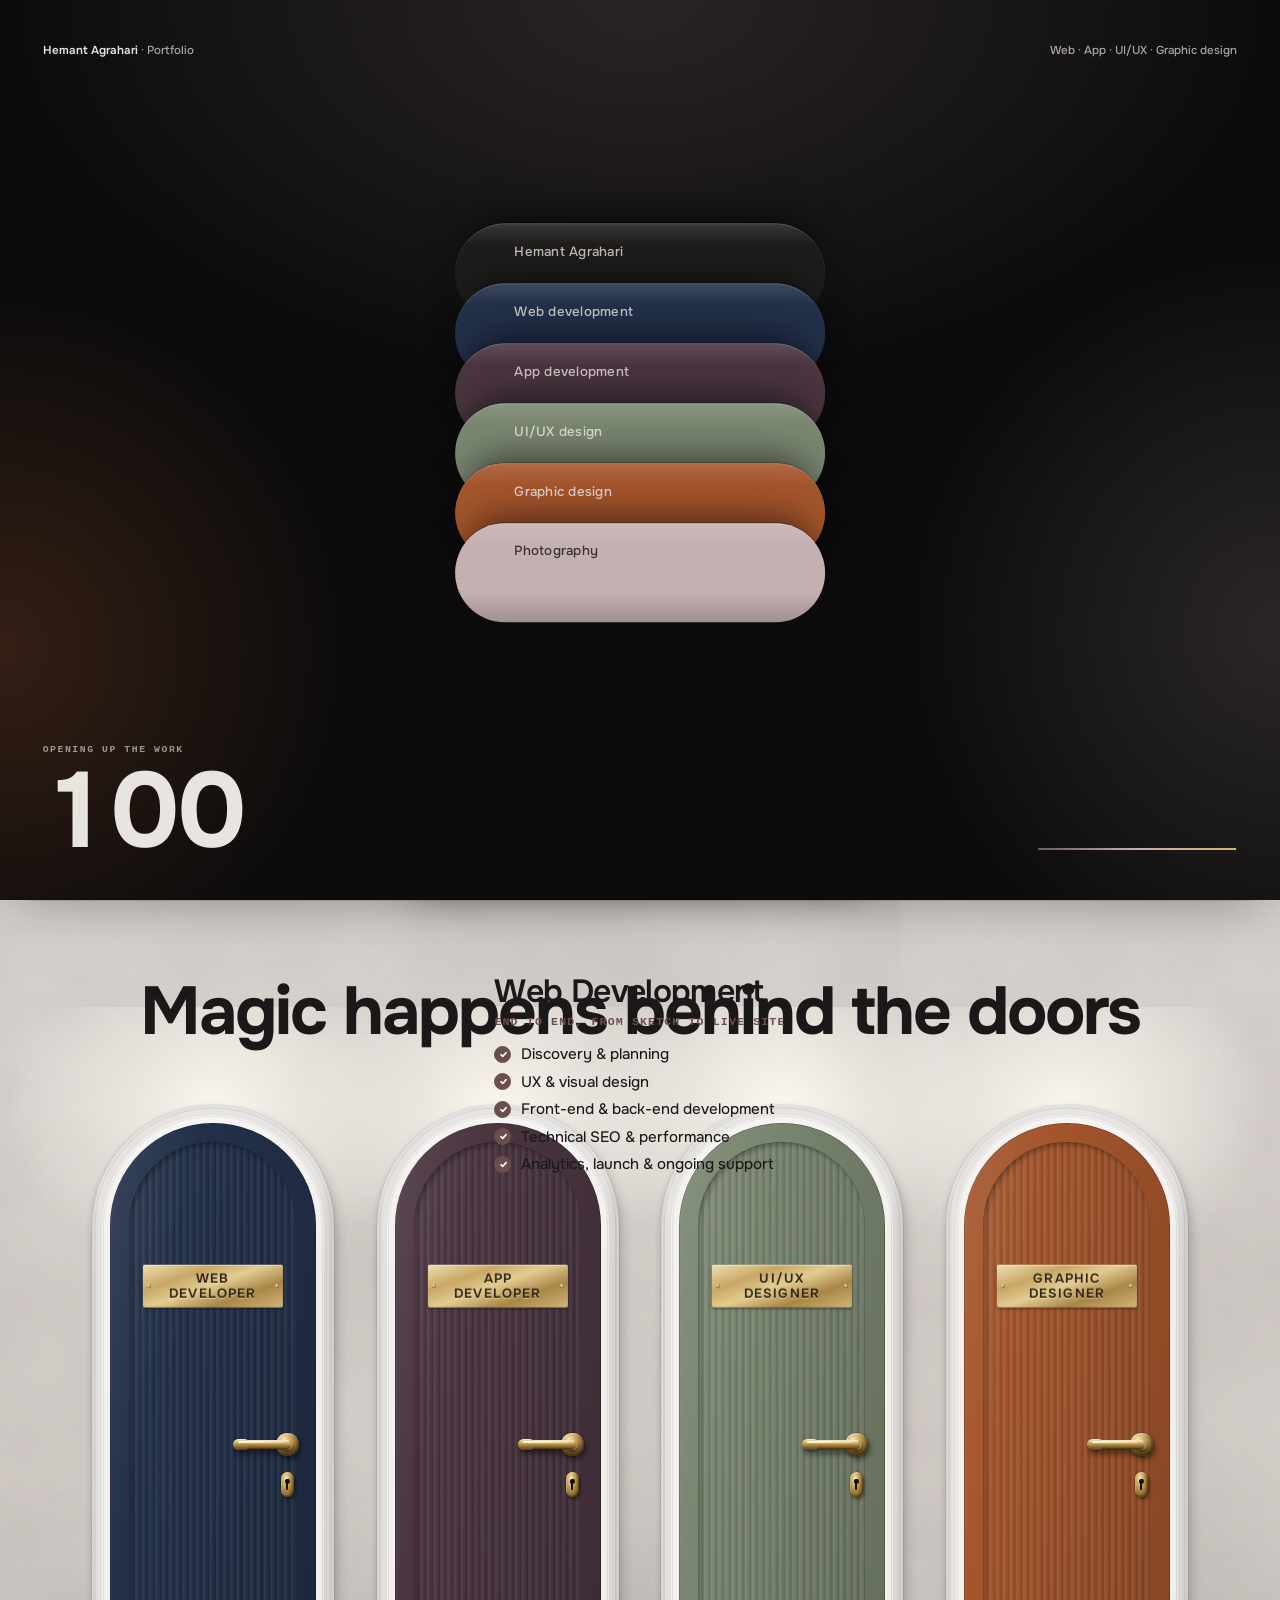
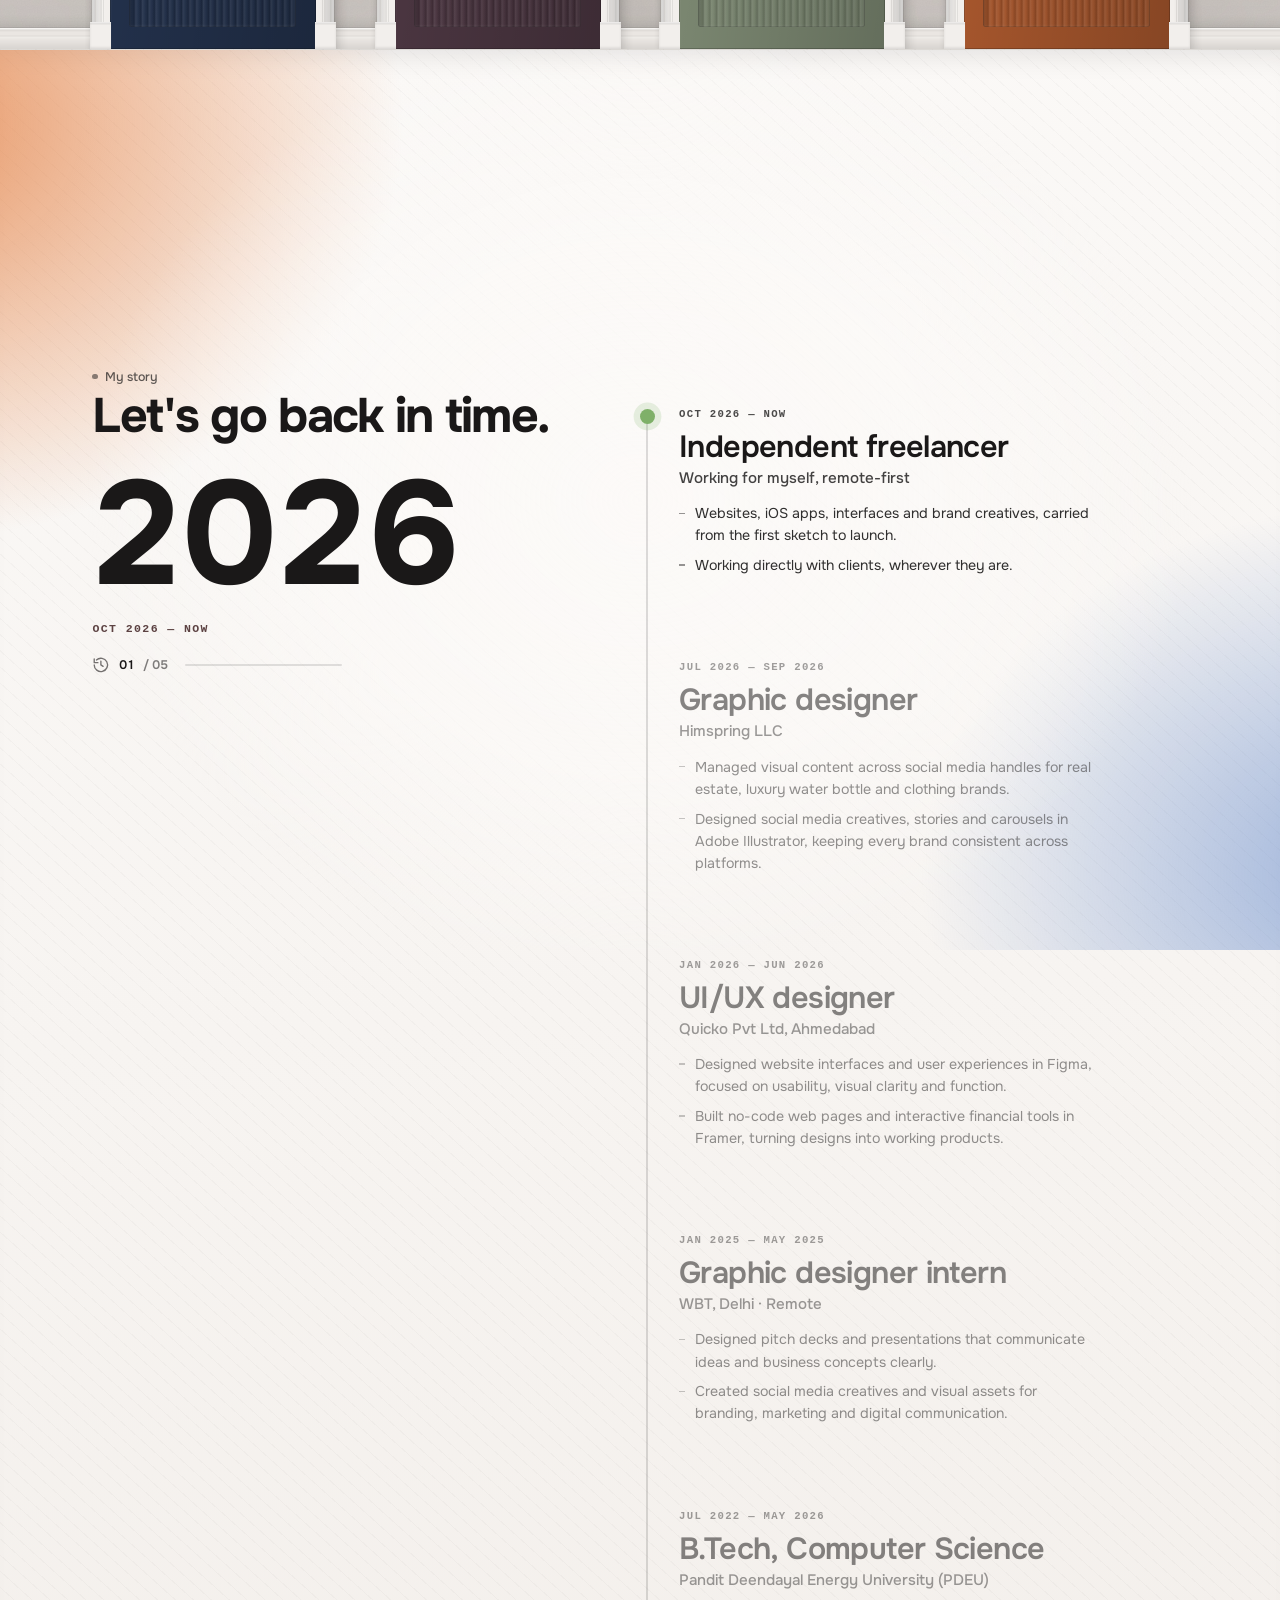
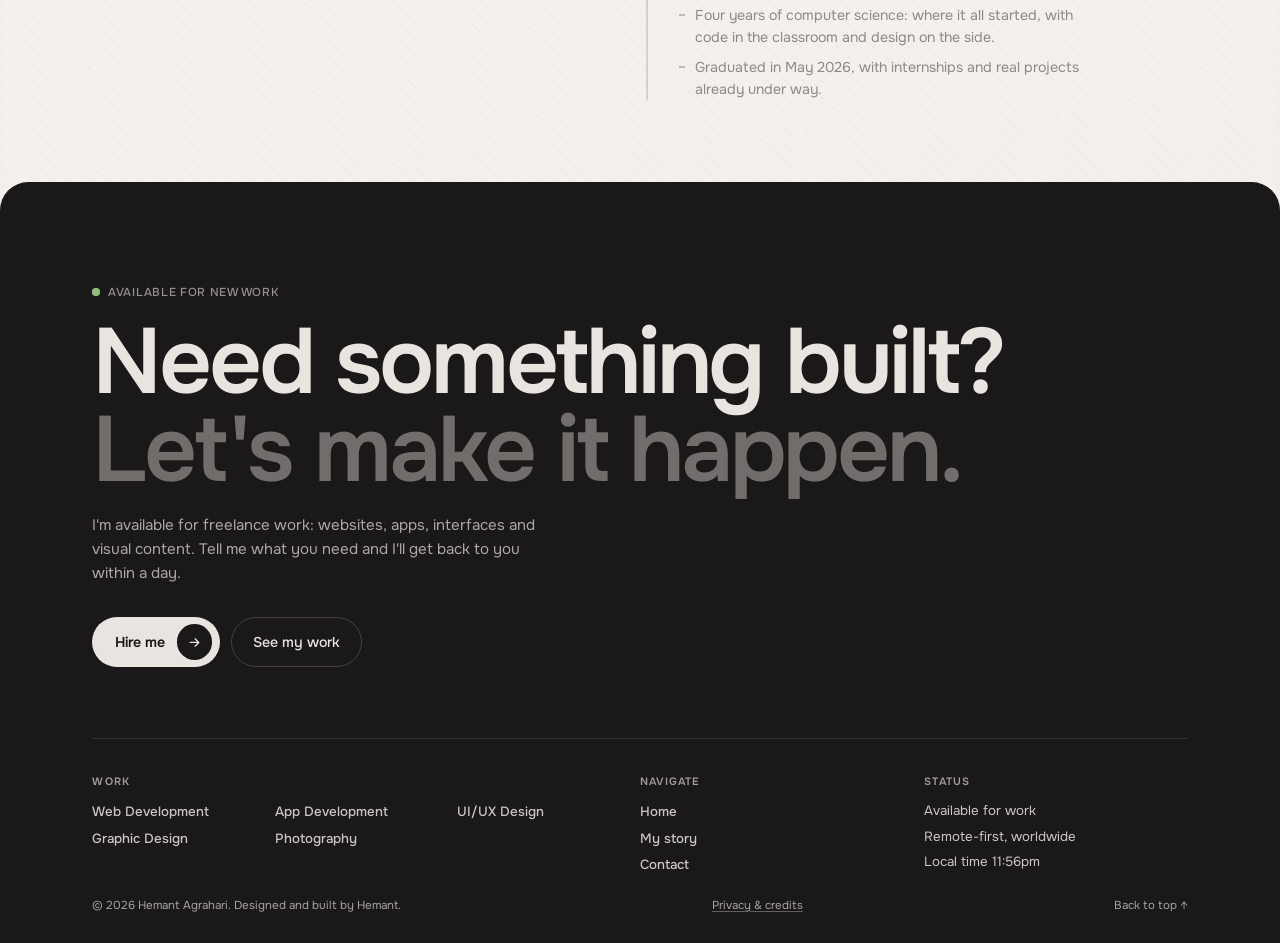
==== index.html @ deef85c2 "added portfolio" ====
<!DOCTYPE html>
<html lang="en">
<head>
<meta charset="UTF-8" />
<meta name="viewport" content="width=device-width, initial-scale=1.0" />
<title>Hemant Agrahari — Freelance Web &amp; App Developer, UI/UX Designer</title>
<link rel="preload" href="fonts/onest-latin.woff2" as="font" type="font/woff2" crossorigin>
<style>@font-face{font-family:'Onest';font-style:normal;font-display:swap;font-weight:100 900;src:url(fonts/onest-latin.woff2) format('woff2');unicode-range:U+0000-00FF,U+0131,U+0152-0153,U+02BB-02BC,U+02C6,U+02DA,U+02DC,U+0304,U+0308,U+0329,U+2000-206F,U+20AC,U+2122,U+2191,U+2193,U+2212,U+2215,U+FEFF,U+FFFD}@font-face{font-family:'Onest';font-style:normal;font-display:swap;font-weight:100 900;src:url(fonts/onest-latin-ext.woff2) format('woff2');unicode-range:U+0100-02BA,U+02BD-02C5,U+02C7-02CC,U+02CE-02D7,U+02DD-02FF,U+0304,U+0308,U+0329,U+1D00-1DBF,U+1E00-1E9F,U+1EF2-1EFF,U+2020,U+20A0-20AB,U+20AD-20C0,U+2113,U+2C60-2C7F,U+A720-A7FF}</style>

<meta name="description" content="Freelance developer and designer building websites, iOS apps and brand design for clients in the US, UK and worldwide. Working remotely, replies within 5 hours." />
<meta name="theme-color" content="#1A1818" />
<style>
/* Layout: full-bleed hero (light + charcoal dark mode) — greeting + flip-calendar skills top-left, card bottom-left, cut-out portrait anchored right on the status hairline. */
:root{
  --background:#E8E4E0; --foreground:#1A1818; --ink:#1A1818;
  --muted:#857878; --subtle:#B5A8A8; --line:#D5CDCA;
  --surface:#DED8D4; --surface-2:#D3CBC8;
  --accent:#6B5C5C; --accent-from:#C4B0B0; --accent-to:#6B5C5C;
  --hero-from:#EEEAE6; --hero-mid:#E8E4E0; --hero-to:#D8CDCA;
  --radius-pill:9999px; --radius-card:2rem; --radius-card-sm:1.25rem; --radius-control:.875rem;
  --text-watermark:13rem; --container-shell:88rem;
  --font:'Onest',ui-sans-serif,system-ui,-apple-system,'Segoe UI',sans-serif;
  --e-line:cubic-bezier(.215,.61,.355,1);
  --e-spring:cubic-bezier(.22,1,.36,1);
  --e-soft:cubic-bezier(.16,1,.3,1);
  --e-snap:cubic-bezier(.2,.8,.2,1);
  --bar-h:3.5rem;
  --gut-lg:5.5rem;   /* one side margin for nav, headline, chips and portrait */
  /* mode-dependent tokens (light) */
  --fg-rgb:26,24,24;
  --chip-bg:rgba(242,238,235,.5); --chip-bg-h:rgba(242,238,235,.85); --chip-line:rgba(196,176,176,.45);
  --btn-bg:#1A1818; --btn-fg:#E8E4E0; --btn-badge-bg:#E8E4E0; --btn-badge-fg:#1A1818;
  --outline-h:rgba(196,176,176,.18);
  --vig:rgba(240,236,232,.35);
  --panel:#F0ECE9; --field:rgba(196,176,176,.12); --scrim:rgba(var(--fg-rgb),.3);
  --cord-shadow:.2;
  color-scheme:light;
}
/* dark mode: charcoal, a step above pure black */
html[data-mode="dark"]{
  --background:#1A1818; --foreground:#E8E4E0; --fg-rgb:232,228,224;
  --line:rgba(196,176,176,.16); --surface:#252121; --surface-2:#302A2A;
  --chip-bg:rgba(196,176,176,.06); --chip-bg-h:rgba(196,176,176,.12); --chip-line:rgba(196,176,176,.16);
  --btn-bg:#E8E4E0; --btn-fg:#1A1818; --btn-badge-bg:#1A1818; --btn-badge-fg:#E8E4E0;
  --outline-h:rgba(196,176,176,.08);
  --vig:rgba(0,0,0,.22);
  --panel:#221F1F; --field:rgba(196,176,176,.06); --scrim:rgba(0,0,0,.55);
  --cord-shadow:.55;
  color-scheme:dark;
}
/* mode switch: one GPU crossfade of the whole page (View Transitions) instead of
   hundreds of per-element colour transitions running out of step */
::view-transition-old(root),::view-transition-new(root){animation-duration:.5s;animation-timing-function:cubic-bezier(.4,0,.2,1)}
.cord{view-transition-name:cord}
#cal{view-transition-name:cal}
::view-transition-old(cal){display:none}
::view-transition-new(cal){animation:none}
::view-transition-old(cord){display:none}
::view-transition-new(cord){animation:none}
*{box-sizing:border-box;margin:0;padding:0}
html{overscroll-behavior-y:none;scrollbar-width:none;font-size:16px;-webkit-font-smoothing:antialiased;background:#1A1818;overflow-x:clip}
html[data-mode="dark"]{background:#0F0E0E}
html::-webkit-scrollbar,body::-webkit-scrollbar{display:none;width:0;height:0}
body{background:var(--background);color:var(--foreground);font-family:var(--font);overflow-x:clip}
a{color:inherit;text-decoration:none}
button{font:inherit;color:inherit;background:none;border:none;cursor:pointer}
ul{list-style:none}
img{display:block;max-width:none}
svg{display:block;width:1em;height:1em;flex:none}
[hidden]{display:none!important}
.sr-only{position:absolute;width:1px;height:1px;padding:0;margin:-1px;overflow:hidden;clip:rect(0,0,0,0);white-space:nowrap;border:0}
:focus-visible{outline:2px solid var(--accent);outline-offset:2px}
.tnum{font-variant-numeric:tabular-nums}

/* ---------- adaptive rem grid ---------- */
@media (max-width:1920px){html{font-size:.833333vw}}
@media (max-width:1440px){html{font-size:1.111111vw}}
@media (max-width:1024px){html{font-size:1.5625vw}}
@media (max-width:640px){html{font-size:4.444444vw}}

.shell{max-width:var(--container-shell);margin-inline:auto;padding-inline:1.25rem;width:100%}
@media (min-width:640px){.shell{padding-inline:2rem}}
@media (min-width:1024px){.shell{padding-inline:var(--gut-lg)}}

/* ---------- skip link ---------- */
.skip{position:absolute;left:-9999px;top:auto}
.skip:focus{position:fixed;left:1rem;top:1rem;z-index:60;min-height:44px;display:inline-flex;align-items:center;border-radius:var(--radius-control);background:var(--ink);padding:.5rem 1rem;font-size:.875rem;color:#fff}

/* ---------- reveal system (plays once body.ready is set) ---------- */
.rv{opacity:0;transform:var(--from,translateY(10px));transition:opacity .8s var(--ease,var(--e-soft)) var(--d,0ms),transform .8s var(--ease,var(--e-soft)) var(--d,0ms)}
body.ready .rv{opacity:var(--to-o,1);transform:none}
.line{display:block;overflow:hidden;padding-bottom:.06em;margin-bottom:-.06em}
.line>span{display:block;transform:translateY(100%);opacity:0;transition:transform .9s var(--e-line) var(--d,0ms),opacity .9s var(--e-line) var(--d,0ms)}
body.ready .line>span{transform:none;opacity:1}

/* ---------- loader: the doors' colours stack up, one per discipline, then slides away to open the page ---------- */
.loader{position:fixed;inset:0;z-index:120;overflow:hidden;color:#E8E4E0;--p:0;font-family:'Onest',ui-sans-serif,system-ui,-apple-system,'Segoe UI',sans-serif}
.ld__bg{position:absolute;inset:0;background:radial-gradient(38% 55% at 0% 72%,rgba(164,85,44,.26),transparent 70%),radial-gradient(40% 58% at 100% 70%,rgba(196,176,176,.16),transparent 72%),
  radial-gradient(70% 60% at 50% 0%,rgba(107,92,92,.3),transparent 70%),#0D0C0C;transition:transform .85s cubic-bezier(.76,0,.24,1)}
.loader.out .ld__bg{transform:translateY(-100%)}
.ld__stack{--w:min(76vw,26rem);--h:calc(var(--w) * .27);--step:calc(var(--h) * .6);position:absolute;left:50%;top:47%;width:var(--w);height:calc(var(--h) + 5 * var(--step));translate:-50% -50%}
@media (max-width:639.98px){.ld__stack{--w:min(78vw,20rem)}}
.ld__pill{position:absolute;left:0;top:calc(var(--k) * var(--step));width:100%;height:var(--h);border-radius:999px;z-index:var(--k);
  display:flex;align-items:flex-start;padding:calc(var(--h) * .2) 0 0 calc(var(--w) * .16);font-size:max(11px,calc(var(--w) * .036));font-weight:500;letter-spacing:.02em;
  background:var(--c);
  background:linear-gradient(180deg,color-mix(in srgb,var(--c) 88%,#fff) 0%,var(--c) 22%,var(--c) 70%,color-mix(in srgb,var(--c) 82%,#000) 100%);color:var(--t);
  box-shadow:inset 0 1px 0 rgba(255,255,255,.14),0 -1px 0 rgba(0,0,0,.25),0 calc(var(--h) * -.18) calc(var(--h) * .35) calc(var(--h) * -.12) rgba(0,0,0,.55);
  opacity:0;transform:translateY(-1.6rem) scale(.96);transition:opacity .45s ease,transform .75s cubic-bezier(.16,1,.3,1)}
.ld__pill.on{opacity:1;transform:none}
.ld__pill span{opacity:.82}
.loader.out .ld__pill{transition:transform .8s cubic-bezier(.7,0,.25,1) calc(var(--k) * 45ms),opacity .5s ease calc(.25s + var(--k) * 45ms);opacity:0;
  transform:translateX(calc(var(--dir) * 115vw)) rotate(calc(var(--dir) * 4deg))}
.ld__hud{position:absolute;inset:0;pointer-events:none;display:flex;flex-direction:column;justify-content:space-between;padding:clamp(1.25rem,4vw,3rem);transition:opacity .35s ease}
.loader.out .ld__hud{opacity:0}
.ld__top{display:flex;justify-content:space-between;align-items:center;font-size:.8125rem;font-weight:500;color:rgba(232,228,224,.7)}
.ld__top b{font-weight:600;color:#E8E4E0}
.ld__bot{display:flex;justify-content:space-between;align-items:flex-end;gap:1.5rem}
.ld__num{font-size:clamp(3.5rem,9vw,7.5rem);font-weight:700;line-height:.85;letter-spacing:-.05em;font-variant-numeric:tabular-nums;color:#E8E4E0}
.ld__num small{display:block;margin-bottom:.9rem;font-family:ui-monospace,'SF Mono',Menlo,Consolas,monospace;font-size:.6875rem;font-weight:600;letter-spacing:.16em;text-transform:uppercase;color:rgba(232,228,224,.62)}
.ld__bar{width:min(30vw,14rem);height:2px;border-radius:2px;background:rgba(232,228,224,.14);overflow:hidden;margin-bottom:.5rem}
.ld__bar i{display:block;height:100%;background:linear-gradient(90deg,#6B5C5C,#C4B0B0,#D6B26E);transform-origin:0 50%;transform:scaleX(var(--p))}
@media (max-width:639.98px){.ld__top span:last-child{display:none}.ld__bar{width:34vw}}
@media (prefers-reduced-motion:reduce){.ld__pill{transform:none;transition:opacity .3s ease}.loader.out .ld__pill{transform:none}.ld__bg{transition:opacity .4s ease}.loader.out .ld__bg{transform:none;opacity:0}}

/* ---------- header ---------- */
.hdr{position:fixed;inset-inline:0;top:0;z-index:50;transition:background .35s ease,box-shadow .35s ease,opacity .35s ease,translate .45s var(--e-soft);--from:translateY(-14px);--d:150ms;--ease:var(--e-spring)}
.hdr.stuck{background:var(--background);box-shadow:0 1px 0 rgba(var(--fg-rgb),.08)}
.hdr.stuck .hdr__in{padding-block:.85rem}
.hdr.away{opacity:0;translate:0 -100%;pointer-events:none}
.hdr__in{transition:padding .35s ease;display:flex;align-items:center;justify-content:space-between;gap:1.5rem;padding-block:1.25rem}
@media (min-width:640px){.hdr__in{padding-block:1.5rem}}
.brand{display:flex;align-items:center;gap:.5rem;font-size:1.375rem;font-weight:600;letter-spacing:-.01em}
.brand svg{font-size:1.5rem;color:var(--accent)}
.hdr nav{flex:1;min-width:0}
.nav{display:none}
@media (min-width:1200px){.nav{display:flex;gap:1.4rem;font-size:1rem;white-space:nowrap}.menu-btn{display:none}}

/* small screens: clock on the left, menu on the right, the pull cord hangs between them */
@media (max-width:1199.98px){.hdr nav{display:none}.hdr__right{flex:1;justify-content:space-between}}

.nav button{display:block}
.nav button>span{display:inline-flex;align-items:center;gap:.25rem;opacity:.8}
.caret{font-size:.75rem;opacity:.6}
.hdr__right{display:flex;align-items:center;gap:.75rem}
.chip{border:1px solid var(--chip-line);background:var(--chip-bg);-webkit-backdrop-filter:blur(4px);backdrop-filter:blur(4px);border-radius:var(--radius-control)}
.clock{display:flex;flex:none;white-space:nowrap;align-items:center;gap:.75rem;padding:.6rem .9rem;font-size:.875rem;color:rgba(var(--fg-rgb),.7)}
.clock__ds{display:none;font-weight:500}

@media (max-width:767.98px){.clock{gap:.5rem;padding:.55rem .8rem;font-size:.8125rem}.clock__date,.clock__sep{display:none}.clock .clock__time{min-width:0}}
/* phones and tablets: menu on the left, local time on the right */
@media (max-width:1199.98px){.menu-btn{order:-1}}
.clock__lbl{color:rgba(var(--fg-rgb),.66)}
.clock__time{min-width:4rem;font-weight:500;color:var(--foreground)}
.clock__sep{color:rgba(var(--fg-rgb),.3)}
.clock__date{font-weight:500}
.menu-btn{transition:background .25s}
.menu-btn:hover{background:var(--chip-bg-h)}
.menu-btn>span{display:flex;align-items:center;gap:.5rem;padding:.6rem 1.1rem;font-size:.875rem;font-weight:500;text-transform:uppercase;letter-spacing:.05em}
.menu-btn svg{font-size:1rem}
.menu-btn .word{display:none}
@media (min-width:640px){.menu-btn .word{display:inline}}

/* ---------- hero ---------- */
.hero{position:relative;isolation:isolate;overflow:hidden;border-radius:0 0 var(--radius-card) var(--radius-card);
  background:radial-gradient(120% 90% at 62% 30%,var(--hero-from) 0%,var(--hero-mid) 48%,var(--hero-to) 100%);
  --fig-h:27rem;min-height:100svh;display:flex;flex-direction:column}
.hero__content{flex:1}
@media (min-width:768px) and (max-width:1023.98px){.hero{--fig-h:43rem}}
.hero::before{content:"";position:absolute;inset:0;z-index:-1;pointer-events:none;opacity:0;
  background:radial-gradient(120% 90% at 62% 30%,#2A2525 0%,#1F1C1C 48%,#141212 100%)}
html[data-mode="dark"] .hero::before{opacity:1}
.hero__vig{position:absolute;inset:0;z-index:0;pointer-events:none;background:linear-gradient(to bottom,var(--vig),transparent,var(--vig))}

/* the portrait (liquid reveal stage) */
.hero__stage{position:absolute;inset:0;z-index:2;pointer-events:none}
.fig{position:absolute;bottom:var(--bar-h);left:50%;height:var(--fig-h);aspect-ratio:801/1033;
  opacity:0;transition:opacity 1.1s var(--e-soft) 120ms,transform 1.3s var(--e-soft) 120ms;transform:translate(-50%,2.5rem)}
body.ready .fig{opacity:1;transform:translate(-50%,0)}
@media (min-width:1024px){
  .fig{height:min(calc(100% - var(--bar-h) - 6rem),58rem,calc((min(100vw,var(--container-shell)) - 2 * var(--gut-lg)) * .44 * 1033 / 801));left:auto;right:calc(max(0px,(100% - var(--container-shell)) / 2) + var(--gut-lg));transform:translateY(2.5rem)}
  body.ready .fig{transform:none}
}
.fig__wm{position:absolute;left:50%;translate:-50% 0;bottom:42%;white-space:nowrap;pointer-events:none;user-select:none;font-weight:700;line-height:1;letter-spacing:-.02em;color:rgba(255,255,255,.62);font-size:4.25rem}
@media (min-width:640px) and (max-width:1023.98px){.fig__wm{font-size:8rem}}
@media (min-width:1024px){.fig__wm{left:auto;right:-1rem;translate:none;bottom:24%;font-size:11rem}}
.hero__paint{position:absolute;inset:0;width:100%;height:100%;z-index:3;pointer-events:none}
.fig{pointer-events:auto;cursor:pointer}
.hero__content{pointer-events:none}.hero__content a,.hero__content button,.hero__content .cal,.hero__content [data-h]{pointer-events:auto}
/* the ability card: a small tag on the photo, and the card itself in a full-screen layer */
.fig__card{position:absolute;left:8%;bottom:16%;z-index:3;display:inline-flex;align-items:center;gap:.45rem;min-height:44px;padding:0 1rem;border-radius:999px;
  border:1px solid rgba(255,255,255,.22);background:rgba(26,24,24,.72);-webkit-backdrop-filter:blur(8px);backdrop-filter:blur(8px);color:#F3EEEC;
  font:600 .8125rem/1 'Onest',ui-sans-serif,system-ui,sans-serif;letter-spacing:.01em;cursor:pointer;box-shadow:0 10px 24px -12px rgba(0,0,0,.6);
  transition:transform .35s cubic-bezier(.16,1,.3,1),background .25s}
@media (max-width:1023.98px){.fig__card{bottom:7%;left:4%}}
.fig:hover .fig__card,.fig__card:focus-visible{transform:translateY(-3px);background:rgba(26,24,24,.88)}
.holo{position:fixed;inset:0;z-index:118;background:#050404;opacity:0;visibility:hidden;transition:opacity .35s ease,visibility 0s linear .35s}
.holo.on{opacity:1;visibility:visible;transition:opacity .35s ease}
/* the card's frame stays invisible until it draws the very same loader, then it simply takes over */
.holo iframe{position:absolute;inset:0;display:block;width:100%;height:100%;border:0;background:#050404;opacity:0;pointer-events:none}
.holo iframe.up{opacity:1;pointer-events:auto}
.holo__ld{position:absolute;inset:0;z-index:1;transition:opacity .45s ease,visibility 0s linear .45s}
.holo__ld.out{opacity:0;visibility:hidden}
.holo__ld.gone{display:none}
.holo.on .cl__card{animation:clIn .6s cubic-bezier(.16,1,.3,1) both}
@keyframes clIn{from{opacity:0;transform:translateY(10px) scale(.96)}}
.cl{position:absolute;inset:0;display:grid;place-content:center;justify-items:center;gap:18px;background:radial-gradient(60% 48% at 50% 46%,#2a2220 0%,#120f0f 58%,#050404 100%);
  font-family:ui-sans-serif,system-ui,-apple-system,'Segoe UI',Roboto,sans-serif;color:#E8E4E0;-webkit-font-smoothing:antialiased}
.cl__name{margin:0;font-size:13px;font-weight:600;line-height:1;letter-spacing:.34em;text-indent:.34em;text-transform:uppercase;color:#E8E4E0}
.cl__line{position:relative;width:clamp(180px,42vw,260px);height:2px;border-radius:2px;background:rgba(232,228,224,.14);overflow:hidden}
.cl__line i{position:absolute;inset:0;border-radius:inherit;background:linear-gradient(90deg,#a98747,#D6B26E 60%,#efdfb2);transform-origin:0 50%;
  transform:scaleX(var(--p,0));transition:transform .45s ease}
.cl__row{display:flex;justify-content:space-between;width:clamp(180px,42vw,260px);margin:0;font:500 10.5px/1 ui-monospace,'SF Mono',Menlo,Consolas,monospace;letter-spacing:.16em;text-transform:uppercase;color:rgba(232,228,224,.6)}
.cl__row b,.cl__row #ld-pct{font-weight:600;letter-spacing:.16em;color:#D6B26E}
@media (prefers-reduced-motion:reduce){.cl__line i{transition:none}}
/* the ability card: the same art the 3D scene used, as layers that part and catch the light */
.holo__lite{position:absolute;inset:0;z-index:2;display:grid;place-content:center;justify-items:center;gap:1.5rem;background:radial-gradient(60% 48% at 50% 46%,#2a2220 0%,#120f0f 58%,#050404 100%);opacity:0;transition:opacity .5s ease}
.holo__lite.in{opacity:1}
.holo__lite .hc{transform:translateY(18px) scale(.96);transition:transform .9s cubic-bezier(.16,1,.3,1)}
.holo__lite.in .hc{transform:none}
.hc{position:relative;width:min(84vw,calc(80svh * .716),34rem);aspect-ratio:1040/1452;padding:0;border:0;background:none;cursor:pointer;
  perspective:1100px;touch-action:none;-webkit-tap-highlight-color:transparent;
  --rx:0deg;--ry:0deg;--px:0;--py:0;--lift:0}
/* the warm light the card sits in. Everything that moves below moves by transform alone:
   sliding a gradient's position would repaint the whole card on every frame, which is what
   made the old card cost more than it looked like it should. */
.hc__aura{position:absolute;inset:-18% -16%;z-index:0;pointer-events:none;opacity:calc(.62 + var(--lift) * .38);
  background:radial-gradient(54% 44% at 50% 44%,rgba(230,176,110,.4),rgba(154,98,74,.14) 44%,transparent 70%)}
.hc__in{position:absolute;inset:0;z-index:1;transform-style:preserve-3d;transform:rotateX(var(--rx)) rotateY(var(--ry));transition:transform .85s cubic-bezier(.16,1,.3,1)}
.hc.flip .hc__in{transform:rotateX(var(--rx)) rotateY(calc(180deg + var(--ry)))}
.hc.live .hc__in{transition:transform .5s cubic-bezier(.16,1,.3,1)}
.hc__face{position:absolute;inset:0;border-radius:4.2%/3%;overflow:hidden;isolation:isolate;backface-visibility:hidden;-webkit-backface-visibility:hidden;
  box-shadow:0 34px 70px -26px rgba(0,0,0,.9),0 4px 14px -6px rgba(0,0,0,.55)}
.hc__back{transform:rotateY(180deg)}
.hc__plate,.hc__backimg{position:absolute;inset:0;display:block;width:100%;height:100%}
/* the portrait window: two layers drifting at different speeds, which is what reads as depth */
.hc__win{position:absolute;left:8.41%;top:14.8%;width:83.18%;height:36.4%;overflow:hidden}
.hc__win img{position:absolute;left:-8%;top:-8%;width:116%;height:116%;display:block}
.hc__bg{transform:translate3d(calc(var(--px) * 4.4%),calc(var(--py) * 4.4%),0) scale(1.015)}
.hc__sub{transform:translate3d(calc(var(--px) * 1.7%),calc(var(--py) * 1.7%),0)}
.hc__wsh{position:absolute;inset:0;pointer-events:none;box-shadow:inset 0 0 22px rgba(0,0,0,.45);mix-blend-mode:soft-light;
  background:linear-gradient(100deg,rgba(255,236,206,.16),transparent 42%)}
/* the foil, the gilt and the specular: each is a window with an oversized sheet inside it,
   and only the sheet moves, so a frame costs a transform rather than a repaint */
.hc__foil,.hc__sheen,.hc__glare{position:absolute;inset:0;pointer-events:none;overflow:hidden}
.hc__foil::before,.hc__sheen::before,.hc__glare::before{content:'';position:absolute;display:block}
.hc__foil{mix-blend-mode:color-dodge;opacity:calc(.2 + var(--lift) * .22);
  -webkit-mask-image:url(card/body.webp);mask-image:url(card/body.webp);-webkit-mask-size:100% 100%;mask-size:100% 100%}
.hc__foil::before{inset:-12% -80%;transform:translate3d(calc(var(--px) * -22%),0,0);
  background:linear-gradient(112deg,transparent 28%,rgba(255,104,170,.4) 40%,rgba(255,214,120,.46) 48%,rgba(120,226,255,.4) 56%,transparent 68%)}
.hc__back .hc__foil{-webkit-mask-image:none;mask-image:none;mix-blend-mode:screen;opacity:calc(.2 + var(--lift) * .22)}
.hc__back .hc__foil::before{background:linear-gradient(108deg,transparent 30%,rgba(196,142,86,.3) 43%,rgba(255,221,166,.42) 50%,rgba(178,134,92,.3) 57%,transparent 70%)}
/* the gilt: only the gold and cream catch this one, through a mask cut from the card itself */
.hc__sheen{mix-blend-mode:screen;opacity:calc(.34 + var(--lift) * .34);
  -webkit-mask-image:url(card/sheen.webp);mask-image:url(card/sheen.webp);-webkit-mask-size:100% 100%;mask-size:100% 100%}
.hc__sheen::before{inset:0 -100%;transform:translate3d(calc(var(--px) * 26%),0,0);
  background:linear-gradient(100deg,transparent 41%,rgba(255,243,212,1) 49%,rgba(255,224,164,.42) 55%,transparent 62%)}
.hc__glare{mix-blend-mode:soft-light}
.hc__glare::before{inset:-50%;transform:translate3d(calc(var(--px) * 23%),calc(var(--py) * 21%),0);
  background:radial-gradient(21% 16% at 50% 44%,rgba(255,251,238,.55),rgba(255,248,230,.12) 44%,transparent 72%)}
.hc__rim{position:absolute;inset:0;pointer-events:none;border-radius:inherit;
  box-shadow:inset 0 0 0 1px rgba(255,226,170,.3),inset 0 0 26px -6px rgba(0,0,0,.55);
  background:linear-gradient(102deg,rgba(0,0,0,.22),transparent 34%,transparent 66%,rgba(0,0,0,.26))}
.hc__hint{font:500 .6875rem/1 ui-monospace,'SF Mono',Menlo,Consolas,monospace;letter-spacing:.14em;text-transform:uppercase;color:rgba(232,228,224,.6)}
.hc__ht{display:none}
@media (hover:none){.hc__hm{display:none}.hc__ht{display:inline}}
@media (prefers-reduced-motion:reduce){.hl__shine{animation:none}.hc__in{transition:transform .4s ease}}
.holo__x{position:absolute;top:max(1rem,env(safe-area-inset-top));right:max(1rem,env(safe-area-inset-right));z-index:2;display:inline-flex;align-items:center;gap:.5rem;min-height:44px;padding:0 1rem;
  border-radius:999px;border:1px solid rgba(255,255,255,.2);background:rgba(20,18,18,.6);-webkit-backdrop-filter:blur(8px);backdrop-filter:blur(8px);color:#F3EEEC;font:600 .8125rem/1 'Onest',ui-sans-serif,system-ui,sans-serif;cursor:pointer}
.holo__x:hover{background:rgba(40,36,36,.8)}
.holo__x svg{width:1rem;height:1rem}
.fig img,.fig canvas{position:absolute;inset:0;width:100%;height:100%;object-fit:contain;object-position:50% 100%}
.fig canvas{pointer-events:none}

.hero__content{position:relative;z-index:20;display:flex;flex-direction:column;gap:2rem;padding-top:7rem;padding-bottom:calc(var(--fig-h) + 1.25rem)}
@media (min-width:1024px){
  .hero__content{display:grid;min-height:calc(100lvh - var(--bar-h));grid-template-columns:repeat(12,1fr);align-content:center;gap:2.5rem;padding-top:7rem;padding-bottom:4rem}
}
.hero__left{display:flex;flex-direction:column;gap:1.75rem;min-width:0}
.hero__right{display:flex;flex-direction:column;align-items:flex-start;gap:2rem;min-width:0}
@media (min-width:1024px){
  .hero__left{grid-column:1 / span 7}
  .hero__right{grid-column:1 / span 7;grid-row:2;align-self:end;flex-direction:row;align-items:flex-end;gap:2.25rem}
}

.eyebrow{display:inline-flex;align-items:center;gap:.5rem;font-size:.875rem;font-weight:500;color:rgba(var(--fg-rgb),.7)}
.eyebrow::before{content:"";width:.375rem;height:.375rem;border-radius:9999px;background:rgba(var(--fg-rgb),.5)}
.h1{font-size:2.625rem;font-weight:600;line-height:.98;letter-spacing:-.02em;text-wrap:balance}
@media (min-width:640px){.h1{font-size:3.5rem}}
@media (min-width:768px){.h1{font-size:4.25rem}}
@media (min-width:1024px){.h1{font-size:4.75rem}}
@media (min-width:640px) and (max-width:1023.98px){.hero__left{padding-left:1.5rem}}
.h1 .soft{color:rgba(var(--fg-rgb),.5)}

/* ---------- flip calendar (skills) ---------- */
.cal-line{display:block;padding-top:.34em;margin-top:.1em;padding-bottom:.42em}
.cal{--cal-w:7em;position:relative;display:inline-block;font-size:.9em;perspective:14em;perspective-origin:30% 0;vertical-align:top;
  --from:translateY(.5em) rotateX(-18deg);--ease:var(--e-soft)}
.cal.rv{transition-duration:1.1s}
.cal__body{position:relative;display:block;width:var(--cal-w);height:1.72em;transform:rotateX(10deg) rotateY(-9deg);transform-style:preserve-3d;transition:width .5s var(--e-soft)}
.cal__stand{position:absolute;left:.2em;right:-.14em;top:.28em;bottom:-.4em;border-radius:.26em;
  background:linear-gradient(165deg,#3a3a3a 0%,#141414 40%,#050505 100%);
  box-shadow:0 .5em .9em -.35em rgba(0,0,0,.55),inset 0 .02em 0 rgba(255,255,255,.12);transform:translateZ(-.12em)}
.cal__stack{position:absolute;inset:0;transform-style:preserve-3d}
.cal__page,.cal__face,.cal__rear{position:absolute;inset:0;border-radius:.2em}
.cal__page{background:linear-gradient(180deg,#fbfaf7 0%,#f2f0eb 100%);
  box-shadow:0 .045em 0 #d8d4cb,0 .08em 0 #f6f4ef,0 .115em 0 #d0cbc1,0 .15em 0 #f2f0ea,0 .185em 0 #c8c3b8,0 .22em 0 #e9e6df,0 .255em 0 #aaa498,0 .45em .6em -.2em rgba(0,0,0,.35)}
.cal__leaf{position:absolute;inset:0;transform-origin:50% 0;transform-style:preserve-3d;transform:translateZ(.004em)}
.cal__face{background:linear-gradient(180deg,#fdfcf9 0%,#f3f1ec 100%);backface-visibility:hidden;-webkit-backface-visibility:hidden;box-shadow:inset 0 -.015em 0 rgba(0,0,0,.06)}
.cal__back{position:absolute;inset:0;border-radius:.2em;transform-origin:50% 0;transform:translateZ(-.004em) rotateX(352deg) translateY(50%) rotateX(180deg) translateY(-50%);backface-visibility:hidden;-webkit-backface-visibility:hidden;background:linear-gradient(0deg,#e9e6df 0%,#d9d5cc 100%);filter:brightness(.86)}
.cal__rear{background:linear-gradient(0deg,#e9e6df 0%,#d9d5cc 100%);transform:rotateX(180deg);backface-visibility:hidden;-webkit-backface-visibility:hidden}
.cal__word{position:absolute;inset:0;display:flex;align-items:center;padding:.2em .4em 0;color:#0a0a0a;font-weight:700;letter-spacing:-.035em;line-height:1;white-space:nowrap}
.cal__no{position:absolute;right:.42em;bottom:.2em;font-size:.15em;font-weight:500;letter-spacing:.08em;color:rgba(10,10,10,.42);font-variant-numeric:tabular-nums}
.cal__holes{position:absolute;top:.09em;left:.32em;right:.32em;height:.07em;display:flex;justify-content:space-between}
.cal__holes i{display:block;width:.075em;height:.075em;border-radius:50%;background:#1b1b1b;box-shadow:inset 0 .01em .01em rgba(255,255,255,.3)}
.cal__shade{position:absolute;inset:0;border-radius:inherit;pointer-events:none;opacity:0;backface-visibility:hidden;-webkit-backface-visibility:hidden;background:linear-gradient(180deg,rgba(0,0,0,.5) 0%,rgba(0,0,0,.08) 70%,rgba(0,0,0,0) 100%)}
.cal__rings{position:absolute;top:-.27em;left:.32em;right:.32em;height:.42em;display:flex;justify-content:space-between;transform:translateZ(.05em);pointer-events:none}
.cal__rings i{display:block;width:.075em;height:.42em;position:relative}
.cal__rings i::before{content:"";position:absolute;left:-.065em;right:-.065em;top:0;bottom:0;border-radius:.2em;
  border:.04em solid #a9a9a9;border-left-color:#ededed;border-top-color:#f6f6f6;border-right-color:#6f6f6f;border-bottom-color:#8a8a8a;
  filter:drop-shadow(.01em .025em .015em rgba(0,0,0,.35))}
.cal__measure{position:absolute;visibility:hidden;white-space:nowrap;font-weight:700;letter-spacing:-.035em;pointer-events:none}

.rating{display:flex;align-items:center;gap:.75rem}
.stars{display:flex;gap:.1rem;color:var(--accent);font-size:1rem}
.rating p{font-size:.875rem;font-weight:500;color:rgba(var(--fg-rgb),.7)}
.ctas{display:flex;flex-wrap:wrap;gap:.75rem}

/* pill button */
.pill{display:inline-block;border-radius:9999px}
.pill__in{display:inline-flex;align-items:center;gap:.75rem;border-radius:9999px;font-size:.875rem;font-weight:500;padding:.875rem 1.75rem;white-space:nowrap}
.pill--arrow .pill__in{padding:.375rem .375rem .375rem 1.5rem}
.pill--dark .pill__in{background:var(--btn-bg);color:var(--btn-fg)}
.pill--light .pill__in{background:var(--surface);color:var(--foreground)}
.pill--outline .pill__in{border:1px solid var(--line);background:transparent;color:var(--foreground)}
.pill--outline:hover .pill__in{background:var(--outline-h)}
.pill__badge{width:2.25rem;height:2.25rem;display:grid;place-items:center;border-radius:9999px;font-size:1rem;background:var(--ink);color:#fff}
.pill--dark .pill__badge{background:var(--btn-badge-bg);color:var(--btn-badge-fg)}

/* hero card */
.hcard{width:100%;max-width:24rem;border-radius:var(--radius-card-sm);background:rgba(255,255,255,.7);padding:.5rem;
  box-shadow:0 0 0 1px rgba(230,229,226,.7),0 1px 2px rgba(0,0,0,.05);-webkit-backdrop-filter:blur(12px);backdrop-filter:blur(12px);
  --from:translateY(16px) scale(.96);--d:400ms;--ease:var(--e-soft)}
@media (min-width:1024px){.hcard{width:19rem}}
.hcard__row{display:flex;gap:.5rem;cursor:pointer;border-radius:var(--radius-control)}
.hcard__tile{aspect-ratio:1;width:6rem;flex:none;display:grid;place-items:center;border-radius:var(--radius-control);background:var(--ink);font-size:1.875rem;color:var(--accent-from)}
.hcard__panel{flex:1;min-width:0;border-radius:var(--radius-control);background:rgba(241,240,238,.7);padding:.75rem;display:flex;flex-direction:column;justify-content:space-between;gap:.5rem}
.slot{position:relative;min-height:3.25rem}
.slide{position:absolute;inset:0;transition:transform .5s var(--e-snap),opacity .4s var(--e-snap)}
.slide__cap{font-size:.65rem;font-weight:500;text-transform:uppercase;letter-spacing:.05em;color:rgba(var(--fg-rgb),.45)}
.slide__ttl{max-width:8rem;margin-top:.15rem;font-size:.875rem;font-weight:500;line-height:1.35}
.hcard__ctrl{display:flex;align-items:center;justify-content:space-between}
.dots{display:flex;align-items:center;gap:.25rem}
.dots i{display:block;height:.25rem;width:.375rem;border-radius:9999px;background:rgba(var(--fg-rgb),.2);transition:all .3s}
.dots i.on{width:1rem;background:rgba(var(--fg-rgb),.7)}
.arrows{display:flex;gap:.25rem}
.rnd{width:1.75rem;height:1.75rem;display:grid;place-items:center;border-radius:9999px;background:#fff;color:rgba(var(--fg-rgb),.7);box-shadow:0 0 0 1px var(--line);font-size:.8rem;transition:color .2s}
.rnd:hover{color:var(--foreground)}
.rnd--prev svg{transform:rotate(180deg)}

/* partners */
.partners{width:100%;max-width:24rem;--from:translateY(14px);--d:550ms}
@media (min-width:1024px){.partners{width:auto;max-width:none}.partners ul{grid-template-columns:repeat(4,auto);justify-content:start;column-gap:1rem}}
.partners__lbl{margin-bottom:.75rem;font-size:.75rem;font-weight:500;color:rgba(var(--fg-rgb),.45);text-align:left}
.partners ul{display:grid;grid-template-columns:repeat(4,1fr);column-gap:1rem;row-gap:.75rem}
.partners li>span{display:flex;align-items:center;gap:.375rem;font-size:.75rem;color:rgba(var(--fg-rgb),.7);opacity:.7}
.partners li svg{font-size:.875rem;color:rgba(var(--fg-rgb),.4)}

/* status bar */
.hero__bar{position:relative;z-index:20;display:flex;align-items:center;justify-content:space-between;gap:.75rem;height:var(--bar-h);border-top:1px solid rgba(var(--fg-rgb),.1);font-size:.75rem;font-weight:500;text-transform:uppercase;letter-spacing:.025em;color:rgba(var(--fg-rgb),.72);--from:none;--d:900ms}
/* ---------- my story: a timeline you scroll through naturally; the year and title stay beside it ---------- */
.story{position:relative;z-index:1;background:#F4F1EE;border-top:1px solid rgba(26,24,24,.1);box-shadow:inset 0 1.75rem 2.25rem -1.75rem rgba(26,24,24,.14);--warm:0}
html[data-mode="dark"] .story{background:#171515;border-top-color:rgba(232,228,224,.08);box-shadow:inset 0 1.75rem 2.25rem -1.75rem rgba(0,0,0,.6)}
.story::before{content:"";position:absolute;inset:0;pointer-events:none;opacity:var(--warm);
  background:radial-gradient(60% 50% at 25% 40%,rgba(196,150,100,.12),transparent 70%),linear-gradient(180deg,transparent,rgba(170,125,80,.06))}
/* the story's backdrop, plus a soft light in the colour of the work each chapter was about (the doors'
   colours), which changes as you move from chapter to chapter.
   Light mode: soft washes of colour bleeding in from the edges, over a very fine diagonal weave — the
   middle stays clean paper so the writing is never fighting the background.
   Dark mode: the fine dots it has always had. */
.story{
  background-image:
    repeating-linear-gradient(42deg,rgba(26,24,24,.022) 0 1px,transparent 1px 12px),
    linear-gradient(176deg,#FBF9F7 0%,#F7F4F1 54%,#F3EFEB 100%);
  background-attachment:local,local}
html[data-mode="dark"] .story{
  background-image:radial-gradient(rgba(232,228,224,.055) 1px,transparent 1.4px);
  background-size:1.6rem 1.6rem;background-position:center top;background-attachment:scroll}
.story__amb{position:sticky;top:0;z-index:0;display:block;height:100svh;margin-bottom:-100svh;pointer-events:none;overflow:hidden;--aa:2.3;--p1:0% 14%;--p2:100% 86%}
html[data-mode="dark"] .story__amb{--aa:1.1;--p1:24% 44%;--p2:80% 74%}
/* light mode: the colour is real, but it stays out towards the edges and a soft light sits
   over the middle, so every word is read against near-white paper */
.story__amb::after{content:"";position:absolute;inset:0;pointer-events:none;
  background:radial-gradient(54% 66% at 50% 50%,rgba(252,250,248,.9) 0%,rgba(252,250,248,.66) 46%,transparent 80%)}
html[data-mode="dark"] .story__amb::after{display:none}
.story__amb i{position:absolute;inset:-8%;opacity:0;transition:opacity 1.2s ease;
  background:radial-gradient(46% 54% at var(--p1),rgba(var(--c1),calc(.34 * var(--aa))),transparent 74%),radial-gradient(42% 48% at var(--p2),rgba(var(--c2),calc(.26 * var(--aa))),transparent 74%);
  animation:ambDrift 24s ease-in-out infinite alternate;animation-play-state:paused}
/* light mode: the colours as soft light on paper; dark mode: the doors' own deeper colours glowing in the dark */
.story__amb i:nth-child(1){--c1:226,122,58;--c2:92,132,202}     /* independent freelancer: everything, warm */
.story__amb i:nth-child(2){--c1:226,122,58;--c2:206,138,150}    /* graphic designer */
.story__amb i:nth-child(3){--c1:132,174,104;--c2:92,132,202}    /* UI/UX designer */
.story__amb i:nth-child(4){--c1:178,106,148;--c2:226,122,58}    /* graphic design intern */
.story__amb i:nth-child(5){--c1:226,178,70;--c2:178,142,132}    /* computer science degree */
html[data-mode="dark"] .story__amb i:nth-child(1){--c1:164,85,44;--c2:60,82,120}
html[data-mode="dark"] .story__amb i:nth-child(2){--c1:164,85,44;--c2:196,176,176}
html[data-mode="dark"] .story__amb i:nth-child(3){--c1:122,134,112;--c2:60,82,120}
html[data-mode="dark"] .story__amb i:nth-child(4){--c1:74,53,64;--c2:164,85,44}
html[data-mode="dark"] .story__amb i:nth-child(5){--c1:214,178,110;--c2:107,92,92}
.story[data-ch="0"] .story__amb i:nth-child(1),.story[data-ch="1"] .story__amb i:nth-child(2),.story[data-ch="2"] .story__amb i:nth-child(3),
.story[data-ch="3"] .story__amb i:nth-child(4),.story[data-ch="4"] .story__amb i:nth-child(5){opacity:1;animation-play-state:running}
@keyframes ambDrift{from{transform:translate3d(-2%,-1.5%,0) scale(1)}to{transform:translate3d(2.5%,2%,0) scale(1.06)}}
html.lite .story__amb i{animation:none}
@media (prefers-reduced-motion:reduce){.story__amb i{animation:none;transition:none}}
.story__track,.story__pin{position:relative}
.story__pin{padding:7rem 0 2.5rem}
.story__stage{position:relative;z-index:1;display:grid;grid-template-columns:minmax(0,1fr) minmax(0,1.1fr);gap:3.5rem;align-items:start;width:100%}
.story__clock{position:sticky;top:0;height:100svh;display:flex;flex-direction:column;justify-content:center;align-items:flex-start;margin-top:-7rem;padding-top:3rem}
.story__bg{position:absolute;left:-40%;right:-40%;top:0;height:100%;width:180%;z-index:-1;pointer-events:none;
  -webkit-mask:radial-gradient(closest-side,#000 55%,transparent);mask:radial-gradient(closest-side,#000 55%,transparent)}
.story__h{margin-top:.6rem;font-size:2.4rem;font-weight:700;line-height:.98;letter-spacing:-.035em}
@media (min-width:1024px){.story__h{font-size:3.4rem}}
.story__yr{display:flex;margin:1.5rem 0 0 -.04em;font-size:clamp(5.5rem,11.5vw,11.5rem);font-weight:700;line-height:1;letter-spacing:-.06em;font-variant-numeric:tabular-nums;color:var(--foreground)}
.dg{display:block;height:1em;overflow:hidden;padding-right:.02em}
.dg__c{display:flex;flex-direction:column;transform:translateY(calc(var(--d,0) * -1em));transition:transform .9s cubic-bezier(.65,0,.2,1)}
.dg:nth-child(2) .dg__c{transition-delay:.04s}.dg:nth-child(3) .dg__c{transition-delay:.08s}.dg:nth-child(4) .dg__c{transition-delay:.12s}
.dg__c i{display:block;height:1em;font-style:normal;text-align:center}
.story__when{margin-top:.9rem;font-family:ui-monospace,'SF Mono',Menlo,Consolas,monospace;font-size:.8125rem;font-weight:600;letter-spacing:.12em;text-transform:uppercase;color:#6B4F4F}
html[data-mode="dark"] .story__when{color:#D9C6C6}
.story__meter{display:flex;align-items:center;gap:.6rem;margin-top:1.5rem;font-size:.875rem;font-weight:600;color:var(--foreground);font-variant-numeric:tabular-nums;width:100%}
.story__of{color:rgba(var(--fg-rgb),.55)}
.story__rw{width:1.25rem;height:1.25rem;color:rgba(var(--fg-rgb),.6);transform:rotate(calc(var(--p,0) * -720deg))}
.story__bar{position:relative;flex:0 1 11rem;height:2px;margin-left:.6rem;border-radius:2px;background:rgba(var(--fg-rgb),.12);overflow:hidden}
.story__bar b{position:absolute;inset:0;background:var(--foreground);transform-origin:0 50%;transform:scaleX(var(--p,0))}
/* the chapters, in normal flow: the line runs beside them and the dot travels it as you scroll */
.story__line{position:relative;padding-top:24vh;padding-bottom:4vh}
.story__list{position:relative;list-style:none;margin:0;padding:0 0 0 2.75rem}
.story__rail{position:absolute;left:.45rem;top:var(--r0,0);height:var(--rh,0);width:2px;border-radius:2px;
  background:linear-gradient(180deg,var(--foreground) 0%,var(--foreground) var(--dp,0%),rgba(var(--fg-rgb),.14) var(--dp,0%))}
.story__rail{background:rgba(var(--fg-rgb),.14)!important}
/* the dot rides the line on the browser's own scrolling (sticky), so it never shakes; it stops at the line's ends */
/* the track reaches a dot's radius (and its halo) past each end of the line, so at the very start and end the dot sits whole on the line's tip */
.story__dtrack{position:absolute;left:calc(.45rem + 1px - 1.25rem);width:2.5rem;top:calc(var(--r0,0px) - 1rem);height:calc(var(--rh,0px) + 2rem);padding-block:.45rem;overflow:clip;pointer-events:none}
.story.at-start .story__dot::before{opacity:0}
.story__dot{position:sticky;display:block;top:calc(50svh - .55rem);margin:0 auto;width:1.1rem;height:1.1rem;border-radius:50%;z-index:2;
  background:var(--foreground);box-shadow:0 0 0 .4rem rgba(var(--fg-rgb),.08);transition:background .4s,box-shadow .4s}
/* the stretch of line already travelled, drawn as a tail above the dot */
.story__dot::before{content:"";position:absolute;left:50%;bottom:50%;width:2px;height:300vh;margin-left:-1px;background:var(--foreground);z-index:-1}
/* the dot's track reaches a dot's width past both ends of the line, so the dot is never cut off at the start or the end */
.story__dtrack{top:calc(var(--r0,0px) - 1rem)!important;height:calc(var(--rh,0px) + 2rem)!important;padding:.45rem 0;z-index:2;overflow:visible!important}
/* the travelled stretch of line is drawn in its own track that stops exactly at the line's ends */
.story__ttrack{position:absolute;left:calc(.45rem + 1px - 1.25rem);width:2.5rem;top:var(--r0,0);height:var(--rh,0);overflow:clip;pointer-events:none;z-index:1}
.story__tail{position:sticky;display:block;top:50svh;width:2px;height:0;margin:0 auto}
.story__tail::before{content:"";position:absolute;left:0;bottom:0;width:2px;height:300vh;background:var(--foreground)}
.story__dot::before{display:none}
.story.is-now .story__dot{background:#7FB069;box-shadow:0 0 0 .45rem rgba(127,176,105,.18)}
.ch{position:relative;padding:3rem 0;opacity:.52;transition:opacity .45s ease}
html:not([data-mode="dark"]) .ch__b li{color:rgba(var(--fg-rgb),.9)}
html:not([data-mode="dark"]) .ch__org{color:rgba(var(--fg-rgb),.82)}
html:not([data-mode="dark"]) .ch__date{color:rgba(var(--fg-rgb),.78)}
html:not([data-mode="dark"]) .ch.on{opacity:1}
html:not([data-mode="dark"]) .story__when{color:#5C4242}
.ch.on{opacity:1}
.ch__date{font-family:ui-monospace,'SF Mono',Menlo,Consolas,monospace;font-size:.75rem;font-weight:600;letter-spacing:.12em;text-transform:uppercase;color:rgba(var(--fg-rgb),.66);margin-bottom:.7rem}
.ch__t{font-size:1.9rem;font-weight:600;line-height:1.08;letter-spacing:-.02em;margin-bottom:.35rem}
.ch__org{font-size:1.0625rem;font-weight:500;color:rgba(var(--fg-rgb),.7);margin-bottom:1rem}
.ch__b{list-style:none;margin:0;padding:0;display:flex;flex-direction:column;gap:.55rem;max-width:46ch}
.ch__b li{position:relative;padding-left:1.1rem;font-size:1rem;line-height:1.55;color:rgba(var(--fg-rgb),.78)}
.ch__b li::before{content:"";position:absolute;left:0;top:.72em;width:.45rem;height:1.5px;background:rgba(var(--fg-rgb),.45)}
@media (min-width:1280px){.ch__t{font-size:2.15rem}}
/* phones: title and year pin to the top, the chapters scroll under them */
@media (max-width:767.98px){
  .story__pin{padding:0 0 1.5rem}
  .story__stage{grid-template-columns:1fr;gap:0}
  .story__clock{top:0;padding-top:calc(var(--hdr-h,4.4rem) + 1rem)!important;height:auto;margin:0 -1.25rem;padding:1.25rem 1.25rem .9rem;z-index:3;justify-content:flex-start;
    background:#F4F1EE;border-bottom:1px solid rgba(26,24,24,.1);box-shadow:0 10px 16px -12px rgba(26,24,24,.25)}
  html[data-mode="dark"] .story__clock{background:#171515;border-bottom-color:rgba(232,228,224,.08);box-shadow:0 10px 16px -12px rgba(0,0,0,.7)}
  .story__bg{display:none}
  .story__clock .eyebrow{display:none}
  .story__h{margin-top:0;font-size:1.6rem}
  .story__yr{margin-top:.35rem;font-size:clamp(3.4rem,17vw,4.5rem)}
  .story__when{margin-top:.25rem;font-size:.6875rem}
  .story__meter{margin-top:.5rem;font-size:.8125rem}
  .story__line{padding-top:1rem;padding-bottom:6vh}
  .story__list{padding-left:2.1rem}
  .story__rail{left:.45rem}.story__dtrack,.story__ttrack{left:calc(.45rem + 1px - 1.25rem)}
  .ch{padding:1.75rem 0}
  .ch__t{font-size:1.45rem}
  .ch__org{font-size:.9375rem;margin-bottom:.6rem}
  .ch__b li{font-size:.9375rem}
}
@media (prefers-reduced-motion:reduce){.ch{opacity:1}.dg__c{transition:none}.story__bg{display:none}}
.hero__bar .mid{display:none}
@media (min-width:640px){.hero__bar .mid{display:inline}}
.hero__bar .scroll{display:inline-flex;align-items:center;gap:.5rem}
.hero__bar .scroll i{font-style:normal;display:inline-block;animation:nudge 1.8s var(--e-snap) infinite}
@keyframes nudge{0%,100%{transform:translateY(0)}50%{transform:translateY(3px)}}

/* ---------- pull cord (mode switch) ---------- */
.cord{position:fixed;top:0;right:0;width:min(100%,340px);height:520px;z-index:70;pointer-events:none;overflow:hidden}
.cord__cv{position:absolute;inset:0;width:100%;height:100%}
.cord__hit{position:absolute;left:0;top:0;width:64px;height:64px;margin:-32px 0 0 -32px;border-radius:50%;pointer-events:auto;touch-action:none;cursor:grab;-webkit-tap-highlight-color:transparent}
.cord__hit:active,.cord.dragging .cord__hit{cursor:grabbing}
.cord__hit:focus-visible{outline:2px solid var(--accent);outline-offset:-10px}
.cord.dragging{cursor:grabbing}

/* ---------- section 2: the doors ---------- */
:root{
  --wall:#DAD4CF; --wall-hi:#E4DFDB; --floor:#C2AE98; --floor-2:#A8937E; --casing:#F2EFEC; --base:#EAE6E2;
  --paint:#1A1818; --lamp:rgba(255,250,242,.9); --spill:255,196,128;
  --room-in:#ffdcae; --room-mid:#c98447; --room-out:#22160d;
}
html[data-mode="dark"]{
  --wall:#1F1C1C; --wall-hi:#262222; --floor:#2B221C; --floor-2:#1A1410; --casing:#3A3434; --base:#2F2A2A;
  --paint:#E8E4E0; --lamp:rgba(232,214,210,.06);
}
.doors{position:relative;z-index:1;margin-top:-2rem;padding-top:calc(2rem + 5.25rem);overflow:hidden;
  background:
    linear-gradient(180deg,rgba(0,0,0,.05) 0%,transparent 22%,transparent 78%,rgba(0,0,0,.07) 100%),
    linear-gradient(180deg,var(--wall-hi) 0%,var(--wall) 55%);
}
/* plaster texture on its own layer: it fades out while you walk through a door, so the zoom stays smooth */
.doors__tex{position:absolute;inset:0;pointer-events:none;background:url("[data-uri]"),url("[data-uri]");background-size:auto,900px 900px;transition:opacity .25s ease}
.doors.lift .doors__tex,.doors.through .doors__tex{opacity:0}
.hero{z-index:2;box-shadow:0 1px 0 rgba(26,24,24,.1),0 1.75rem 3rem -1.5rem rgba(26,24,24,.3)}
html[data-mode="dark"] .hero{box-shadow:0 1px 0 rgba(232,228,224,.08),0 1.75rem 3rem -1.25rem rgba(0,0,0,.85)}
.mbr{display:none}@media (max-width:639.98px){.mbr{display:inline}}
.doors__wall{position:relative;display:flex;flex-direction:column;align-items:center;gap:3.6rem}
.paint{position:relative;z-index:3;pointer-events:none;margin:0;text-align:center;font-weight:700;letter-spacing:-.03em;line-height:.95;color:var(--paint);
  font-size:2.6rem;max-width:14ch;text-wrap:balance;opacity:1;padding:.08em 0 .14em;
  clip-path:inset(-20% -6% -30% -6%)}

@media (min-width:640px){.paint{font-size:4rem;max-width:none}}
@media (min-width:1024px){.paint{font-size:4.75rem}}
.doors.pre .paint{clip-path:inset(-20% 100% -30% -6%)}
.doors.in .paint{transition:clip-path 1.5s cubic-bezier(.65,0,.25,1) .1s}

.doors__row{--gap:1.5rem;position:relative;z-index:2;display:grid;grid-template-columns:repeat(4,minmax(0,1fr));gap:var(--gap);align-items:end;width:100%;transition:transform .8s cubic-bezier(.65,0,.35,1)}
@media (min-width:1024px){.doors__row{--gap:3rem}}
/* the fifth door (Photography) waits just past the end of the wall; the menu slides the wall along to it */
.unit.unit--secret{position:absolute;bottom:0;--slot:calc((100% - 3 * var(--gap)) / 4);width:min(17.5rem,calc((100svh - 19.5rem) / 2.25),var(--slot));
  left:calc(100% + var(--gap) + (var(--slot) - min(17.5rem,calc((100svh - 19.5rem) / 2.25),var(--slot))) / 2);visibility:hidden;opacity:0;
  transition:opacity .6s ease .2s,visibility 0s linear .8s}
.doors.reveal .doors__row{transform:translateX(calc(-1 * ((100% - 3 * var(--gap)) / 4 + var(--gap))))}
.doors.reveal .unit.unit--secret{visibility:visible;opacity:1;transition:opacity .6s ease .15s,visibility 0s}
.doors__row::after{content:"";position:absolute;left:-50vw;right:-50vw;bottom:0;height:1.5rem;z-index:-1;
  background:linear-gradient(180deg,rgba(255,255,255,.55) 0,rgba(255,255,255,.55) 1px,rgba(0,0,0,.06) 2px,transparent 4px,transparent 7px,rgba(0,0,0,.05) 8px,rgba(255,255,255,.25) 9px,transparent 11px,rgba(0,0,0,.08) 100%),var(--base);
  box-shadow:0 -1px 0 rgba(0,0,0,.07),0 -.5rem .9rem -.45rem rgba(0,0,0,.16)}
html[data-mode="dark"] .doors__row::after{background:linear-gradient(180deg,rgba(255,255,255,.06) 0,rgba(255,255,255,.06) 1px,rgba(0,0,0,.3) 2px,transparent 4px,transparent 7px,rgba(0,0,0,.25) 8px,transparent 11px,rgba(0,0,0,.3) 100%),var(--base);
  box-shadow:0 -1px 0 rgba(0,0,0,.4),0 -.5rem .9rem -.45rem rgba(0,0,0,.5)}
.doors__floor{position:relative;height:6.5rem;overflow:hidden;perspective:22rem;perspective-origin:50% 0;background:var(--floor-2)}
.doors__floor::after{content:"";position:absolute;left:-60%;right:-60%;top:0;height:600%;transform-origin:50% 0;transform:rotateX(72deg);
  background:
    url("data:image/svg+xml,%3Csvg xmlns='http://www.w3.org/2000/svg' width='300' height='600'%3E%3Cfilter id='w'%3E%3CfeTurbulence type='fractalNoise' baseFrequency='.35 .006' numOctaves='3' seed='2'/%3E%3CfeColorMatrix values='0 0 0 0 .3 0 0 0 0 .2 0 0 0 0 .12 0 0 0 .35 0'/%3E%3C/filter%3E%3Crect width='100%25' height='100%25' filter='url(%23w)'/%3E%3C/svg%3E"),
    repeating-linear-gradient(90deg,rgba(0,0,0,.22) 0 2px,transparent 2px 140px),
    repeating-linear-gradient(90deg,rgba(255,255,255,.07) 0 140px,rgba(0,0,0,.05) 140px 280px,rgba(255,255,255,.02) 280px 420px,rgba(0,0,0,.08) 420px 560px,transparent 560px 700px),
    var(--floor)}
.doors__floor::before{content:"";position:absolute;inset:0;z-index:1;pointer-events:none;
  background:linear-gradient(180deg,rgba(0,0,0,.22),transparent 28%),linear-gradient(180deg,transparent 40%,rgba(0,0,0,.12))}
.doors__floor::before{content:"";position:absolute;inset:0 0 auto;height:1.6rem;background:linear-gradient(180deg,rgba(0,0,0,.18),transparent)}
.doors__hint{display:none}
.doors__dots{display:none}
/* hovering a door: the others fade back and the work behind it is described on the wall beside it */
.unit .doorway{transition:opacity .5s var(--e-soft),filter .5s var(--e-soft)}
.doors.focus .unit:not(.on) .doorway{opacity:.03;filter:saturate(.2)}
.doors.focus .unit:not(.on)::before{opacity:0}
.unit::before{transition:opacity .5s ease}
.dinfo{position:absolute;z-index:3;pointer-events:none;opacity:0;transform:translateY(.6rem);transition:opacity .35s ease,transform .5s var(--e-soft);max-width:30rem}
.dinfo.on{opacity:1;transform:none;transition:opacity .45s ease .08s,transform .6s var(--e-soft) .08s}
.dinfo__h{font-size:2rem;font-weight:600;line-height:1.05;letter-spacing:-.02em;color:var(--foreground);margin:0 0 .45rem}
.dinfo__t{font-family:ui-monospace,'SF Mono',Menlo,Consolas,monospace;font-size:.8125rem;font-weight:700;letter-spacing:.1em;text-transform:uppercase;color:var(--dinfo-accent,#6B4F4F);margin-bottom:1.15rem}
.dinfo__p{display:flex;flex-direction:column;gap:.5rem;list-style:none;margin:0;padding:0;font-size:1rem;font-weight:450;line-height:1.35;color:var(--foreground)}
.dinfo__p li{display:flex;align-items:center;gap:.7rem}
.dinfo__p li::before{content:"";flex:none;width:1.05rem;height:1.05rem;border-radius:50%;border:1.5px solid var(--dinfo-accent,#6B4F4F);
  background:var(--dinfo-accent,#6B4F4F) center/.62rem no-repeat;
  -webkit-mask:none;background-image:url("data:image/svg+xml,%3Csvg xmlns='http://www.w3.org/2000/svg' viewBox='0 0 12 12' fill='none' stroke='%23fff' stroke-width='2' stroke-linecap='round' stroke-linejoin='round'%3E%3Cpath d='M2.5 6.2 5 8.5 9.5 3.5'/%3E%3C/svg%3E")}
html[data-mode="dark"] .dinfo__p li::before{background-image:url("data:image/svg+xml,%3Csvg xmlns='http://www.w3.org/2000/svg' viewBox='0 0 12 12' fill='none' stroke='%231A1818' stroke-width='2' stroke-linecap='round' stroke-linejoin='round'%3E%3Cpath d='M2.5 6.2 5 8.5 9.5 3.5'/%3E%3C/svg%3E")}
.dinfo.on li{animation:liIn .5s var(--e-soft) backwards}
.dinfo.on li:nth-child(2){animation-delay:.05s}.dinfo.on li:nth-child(3){animation-delay:.1s}.dinfo.on li:nth-child(4){animation-delay:.15s}.dinfo.on li:nth-child(5){animation-delay:.2s}
@keyframes liIn{from{opacity:0;transform:translateX(-.5rem)}}
html[data-mode="dark"] .dinfo{--dinfo-accent:#D9C6C6}
@media (min-width:1280px){.dinfo__p{font-size:1.0625rem}.dinfo__h{font-size:2.25rem}}
@media (hover:hover) and (pointer:fine){.dinfo{max-width:22rem}}

/* one door with its casing */
.unit{position:relative;container-type:inline-size;width:100%;max-width:min(17.5rem,calc((100svh - 19.5rem) / 2.25));justify-self:center;
  transition:opacity .9s var(--e-soft),transform 1.1s var(--e-soft);transition-delay:calc(var(--i) * 110ms + .35s)}
.doors.pre .unit{opacity:0;transform:translateY(1.5rem)}
.unit::before{content:"";position:absolute;left:-35%;right:-35%;top:-18%;height:62%;pointer-events:none;z-index:-1;
  background:radial-gradient(50% 50% at 50% 30%,var(--lamp),transparent 100%)}
.doorway{position:relative;display:block;width:100%;aspect-ratio:1/2.25;cursor:pointer;-webkit-tap-highlight-color:transparent;border-radius:50cqi 50cqi 0 0}
.doorway:focus-visible{outline:2px solid var(--accent);outline-offset:6px}
.casing{position:absolute;inset:0;border-radius:50cqi 50cqi 0 0;
  background:
    linear-gradient(90deg,rgba(0,0,0,.07),rgba(255,255,255,.18) 3cqi,transparent 6cqi,transparent calc(100% - 6cqi),rgba(0,0,0,.05) calc(100% - 3cqi),rgba(0,0,0,.12)),
    linear-gradient(180deg,rgba(255,255,255,.35),transparent 30%),var(--casing);
  box-shadow:inset 0 0 0 1.1cqi rgba(255,255,255,.28),inset 0 0 0 1.5cqi rgba(0,0,0,.07),inset 0 0 0 3.6cqi rgba(255,255,255,.12),inset 0 0 0 4.1cqi rgba(0,0,0,.08),
    0 0 0 1px rgba(0,0,0,.06),1.5cqi 2.5cqi 4.5cqi rgba(26,24,24,.2),-.5cqi 1cqi 3cqi rgba(26,24,24,.08)}
html[data-mode="dark"] .casing{background:linear-gradient(90deg,rgba(0,0,0,.25),rgba(255,255,255,.04) 3cqi,transparent 6cqi,transparent calc(100% - 6cqi),rgba(0,0,0,.3)),linear-gradient(180deg,rgba(255,255,255,.05),transparent 30%),var(--casing);
  box-shadow:inset 0 0 0 1.1cqi rgba(255,255,255,.05),inset 0 0 0 1.5cqi rgba(0,0,0,.25),inset 0 0 0 3.6cqi rgba(255,255,255,.03),inset 0 0 0 4.1cqi rgba(0,0,0,.22),
    0 0 0 1px rgba(0,0,0,.4),1.5cqi 2.5cqi 5cqi rgba(0,0,0,.6)}
/* plinth blocks at the foot of each leg */
.casing::before{content:"";position:absolute;left:-1cqi;right:-1cqi;bottom:0;height:11cqi;z-index:1;background:var(--casing);
  -webkit-mask:linear-gradient(90deg,#000 0 8.5cqi,transparent 8.5cqi calc(100% - 8.5cqi),#000 calc(100% - 8.5cqi));mask:linear-gradient(90deg,#000 0 8.5cqi,transparent 8.5cqi calc(100% - 8.5cqi),#000 calc(100% - 8.5cqi));
  box-shadow:inset 0 .5cqi 0 rgba(255,255,255,.4),inset 0 1cqi 0 rgba(0,0,0,.08),inset 0 -.6cqi 1cqi rgba(0,0,0,.1)}
html[data-mode="dark"] .casing::before{box-shadow:inset 0 .5cqi 0 rgba(255,255,255,.05),inset 0 1cqi 0 rgba(0,0,0,.3)}
/* a fine bead runs round the arch, inside the frame */
.casing::after{content:"";position:absolute;left:4.6cqi;right:4.6cqi;top:4.6cqi;bottom:0;border-radius:45.4cqi 45.4cqi 0 0;border:.45cqi solid rgba(0,0,0,.07);border-bottom:0}
html[data-mode="dark"] .casing::after{border-color:rgba(255,255,255,.05)}
.opening{position:absolute;left:7.5cqi;right:7.5cqi;top:7.5cqi;bottom:0;perspective:160cqi;perspective-origin:50% 42%}
.room{position:absolute;inset:0;overflow:hidden;border-radius:42.5cqi 42.5cqi 0 0;
  background:var(--room);
  box-shadow:inset 2cqi 0 4cqi var(--room-sh),inset 0 2cqi 4cqi var(--room-sh)}
/* the space behind the doors: white in light mode, black in dark mode */
:root{--room:#FBFAF8;--room-sh:rgba(26,24,24,.1)}
html[data-mode="dark"]{--room:#050505;--room-sh:rgba(0,0,0,.85)}
/* a dark room: only the faintest edge where the frame catches the room light */
.room::after{content:"";position:absolute;inset:0;background:linear-gradient(90deg,rgba(255,255,255,.035),transparent 12%);pointer-events:none}
/* walking through a door */
.doors.lift{will-change:transform}
/* while walking in, the wall and floor carry on past the section's edges, so nothing else shows */
.doors.through{overflow:visible;z-index:6}
.doors.through::before,.doors.through::after{content:"";position:absolute;top:0;bottom:0;width:55vw;pointer-events:none;background:linear-gradient(180deg,var(--wall-hi) 0%,var(--wall) 55%)}
.doors.through::before{right:100%}.doors.through::after{left:100%}
.doors.through .doors__floor{box-shadow:-55vw 0 0 0 var(--floor),55vw 0 0 0 var(--floor)}
.passage{position:fixed;z-index:99;background:var(--room);pointer-events:none;will-change:transform}
.shade{position:fixed;inset:0;z-index:98;pointer-events:none;opacity:0;will-change:opacity;background:var(--room)}
.veil{position:fixed;inset:0;z-index:100;pointer-events:none;clip-path:inset(50%);transition:clip-path .95s cubic-bezier(.6,0,.35,1)}
.veil.on{opacity:1}
.veil--photo{background:#030303}
.wallv{position:fixed;inset:0;z-index:100;pointer-events:none;opacity:0;visibility:hidden;transition:opacity .25s ease,visibility 0s linear .25s;background:var(--room)}
.wallv.on{opacity:1;visibility:visible;transition:opacity .25s ease,visibility 0s}
.wallv.live{pointer-events:auto}
.wallv iframe{position:absolute;inset:0;width:100%;height:100%;border:0;display:block;visibility:hidden}
.wallv iframe{opacity:0;transition:opacity .7s ease}
.wallv.on iframe.cur{visibility:visible;opacity:1}
.veil--wall{background:#E8E4E0;width:100vw}
html[data-mode="dark"] .veil--wall{background:#1A1818}
.vcell{position:absolute;left:0;top:0;border-radius:6px;overflow:hidden;background:center/cover no-repeat}
.vcell img{display:block;width:100%;height:100%;object-fit:cover}
/* page-to-page hand-off without a blank frame (supporting browsers) */
@view-transition{navigation:auto}
::view-transition-old(root),::view-transition-new(root){animation-duration:.25s}
.veil--glow{background:var(--room)}
.cord{transition:opacity .4s ease}
.cord.away{opacity:0;pointer-events:none}
.door{--dc:var(--door);position:absolute;inset:0;transform-origin:0 50%;transform:rotateY(0deg);will-change:transform;border-radius:42.5cqi 42.5cqi 0 0;
  background:
    linear-gradient(100deg,rgba(255,255,255,.1) 0%,rgba(255,255,255,0) 30%,rgba(0,0,0,.18) 100%),
    var(--dc);
  box-shadow:inset 0 0 0 .3cqi rgba(0,0,0,.28),inset .6cqi 0 0 rgba(255,255,255,.05)}
html[data-mode="dark"] .door{--dc:var(--door-dk,var(--door))}
/* a reeded panel, recessed into the leaf and following the arch */
.door__flute{position:absolute;left:8cqi;right:8cqi;top:8cqi;bottom:9cqi;border-radius:34.5cqi 34.5cqi 1.2cqi 1.2cqi;
  background:repeating-linear-gradient(90deg,rgba(255,255,255,.075) 0,rgba(255,255,255,.02) 1cqi,rgba(0,0,0,.13) 2.1cqi,rgba(255,255,255,.075) 2.8cqi);
  box-shadow:inset 0 0 0 .3cqi rgba(0,0,0,.16),inset 1cqi 1.2cqi 2cqi rgba(0,0,0,.28),inset -.6cqi -.6cqi 1cqi rgba(255,255,255,.07)}
/* hovering a door: it gains real depth. The slab shows its thickness as it swings, casts a shadow into the gap,
   the frame lifts off the wall and light from the room rims the opening */
.door__shade{position:absolute;inset:0;border-radius:inherit;background:#000;opacity:calc(var(--o,0) * .5);pointer-events:none}
.door{transform-style:preserve-3d;transition:box-shadow .5s var(--e-soft)}
.door::after{content:"";position:absolute;top:40cqi;bottom:0;right:0;width:3.4cqi;transform-origin:100% 50%;transform:rotateY(-90deg);
  background:linear-gradient(180deg,rgba(255,255,255,.08),rgba(0,0,0,.25)),var(--dc);filter:brightness(.62);pointer-events:none}
.casing{transition:box-shadow .5s var(--e-soft)}
.room::after{content:"";position:absolute;inset:0;pointer-events:none;opacity:0;transition:opacity .5s var(--e-soft);
  box-shadow:inset 0 0 5cqi var(--rim),inset 0 0 1.2cqi var(--rim)}
:root{--rim:rgba(255,255,255,.95);--lift:rgba(26,24,24,.3)}
html[data-mode="dark"]{--rim:rgba(214,196,196,.22);--lift:rgba(0,0,0,.7)}
.unit.on .casing{box-shadow:0 0 0 1px rgba(0,0,0,.06),2cqi 5cqi 9cqi var(--lift),-1cqi 2cqi 5cqi rgba(0,0,0,.08),inset 0 1px 0 rgba(255,255,255,.55)}
.unit.on .door{box-shadow:inset 0 0 0 .35cqi rgba(0,0,0,.2),inset -2.5cqi 0 3cqi rgba(0,0,0,.18),4cqi 0 7cqi rgba(0,0,0,.45)}
.unit.on .room::after{opacity:1}
@media (prefers-reduced-motion:reduce){.door,.casing,.room::after{transition:none}}
/* brass name plate */
.plate{position:absolute;left:50%;top:31%;translate:-50% -50%;width:58cqi;padding:2.6cqi 4cqi;border-radius:.9cqi;z-index:1;
  text-align:center;font-size:5.4cqi;font-weight:600;line-height:1.15;letter-spacing:.09em;text-transform:uppercase;text-wrap:balance;
  color:#2b2112;text-shadow:0 .28cqi 0 rgba(255,238,196,.55),0 -.15cqi 0 rgba(0,0,0,.25);
  background:linear-gradient(160deg,#efdfb2 0%,#c9a866 28%,#e3cc92 48%,#a98747 72%,#d2b67a 100%);
  box-shadow:0 .5cqi 1cqi rgba(0,0,0,.4),inset 0 .3cqi 0 rgba(255,250,228,.7),inset 0 -.3cqi 0 rgba(88,62,22,.45)}
.plate::before,.plate::after{content:"";position:absolute;top:50%;width:1.6cqi;height:1.6cqi;margin-top:-.8cqi;border-radius:50%;
  background:radial-gradient(circle at 35% 35%,#fff3cf,#8f6f33 70%);box-shadow:0 .15cqi .2cqi rgba(0,0,0,.4)}
.plate::before{left:1.8cqi}.plate::after{right:1.8cqi}
/* lever handle: a bevelled brass rose screwed to the door, a tapered lever standing off it, and a keyhole escutcheon */
.handle{position:absolute;right:7cqi;top:59%;width:9.4cqi;height:9.4cqi;border-radius:50%;z-index:1;
  background:radial-gradient(circle at 36% 30%,#fff6dc 0,#e6cb8a 14%,#b8934c 40%,#80602a 70%,#4d3816 100%);
  box-shadow:0 0 0 .35cqi rgba(0,0,0,.22),.9cqi 1.5cqi 2cqi rgba(0,0,0,.45),inset -.7cqi -.9cqi 1.1cqi rgba(40,26,6,.55),inset .5cqi .6cqi .8cqi rgba(255,248,222,.5)}
/* the boss the lever turns on */
.handle::before{content:"";position:absolute;inset:2.3cqi;border-radius:50%;
  background:radial-gradient(circle at 38% 32%,#fff3d0,#c9a45c 45%,#6f5122 100%);box-shadow:.4cqi .7cqi .9cqi rgba(0,0,0,.45),inset 0 0 0 .2cqi rgba(255,240,200,.35)}
.handle__lever{position:absolute;right:3.6cqi;top:2.75cqi;width:23cqi;height:3.9cqi;border-radius:2.4cqi 1.6cqi 1.6cqi 2.4cqi;transform-origin:calc(100% - 1.9cqi) 50%;
  background:linear-gradient(180deg,#fff5d6 0%,#ecd395 16%,#c39d55 42%,#8e6a2d 72%,#5c4119 100%);
  box-shadow:.3cqi 2.4cqi 2.2cqi rgba(0,0,0,.38),0 .4cqi .4cqi rgba(0,0,0,.25),inset 0 -.3cqi .4cqi rgba(50,32,8,.45);
  transition:transform .18s cubic-bezier(.3,.7,.4,1)}
/* a slightly thicker grip at the free end, and a polished highlight running along the top */
.handle__lever::before{content:"";position:absolute;left:-.4cqi;top:-.45cqi;width:7cqi;height:4.8cqi;border-radius:2.4cqi;
  background:linear-gradient(180deg,#fff5d6 0%,#e8cd8c 18%,#bf9850 45%,#86632a 75%,#5c4119 100%);box-shadow:0 .5cqi .6cqi rgba(0,0,0,.3)}
.handle__lever::after{content:"";position:absolute;left:1.4cqi;right:2.6cqi;top:.55cqi;height:.55cqi;border-radius:1cqi;background:linear-gradient(90deg,rgba(255,255,240,.95),rgba(255,250,225,.35));filter:blur(.1cqi)}
.unit.press .handle__lever{transform:rotate(-32deg)}
.handle__lock{position:absolute;left:50%;top:calc(100% + 6.5cqi);width:5.4cqi;height:10.5cqi;margin-left:-2.7cqi;border-radius:2.7cqi;
  background:radial-gradient(ellipse at 38% 28%,#fff3d0 0,#d9b86f 22%,#a07b37 55%,#5e4419 100%);
  box-shadow:0 0 0 .3cqi rgba(0,0,0,.2),.6cqi 1cqi 1.4cqi rgba(0,0,0,.42),inset -.4cqi -.6cqi .8cqi rgba(40,26,6,.5),inset .3cqi .4cqi .5cqi rgba(255,248,222,.45)}
/* the keyhole: a round top over a narrow slot */
.handle__lock::before{content:"";position:absolute;left:50%;top:30%;width:2cqi;height:2cqi;margin-left:-1cqi;border-radius:50%;background:#140d04;box-shadow:inset .2cqi .3cqi .3cqi rgba(0,0,0,.8)}
.handle__lock::after{content:"";position:absolute;left:50%;top:calc(30% + 1.3cqi);width:1cqi;height:3cqi;margin-left:-.5cqi;border-radius:0 0 .3cqi .3cqi;background:#140d04}
/* light from the room behind, leaking under the door */
.sill{position:absolute;left:3cqi;right:3cqi;bottom:0;height:1cqi;z-index:2;pointer-events:none;border-radius:1cqi;
  background:rgba(var(--glow),.95);filter:blur(.7cqi);opacity:.4;transition:opacity .6s var(--e-soft)}
html[data-mode="dark"] .sill{opacity:.75}
/* the polished floor picks up each door's colour and the light under it */
.pool{position:absolute;left:-10cqi;right:-10cqi;top:100%;height:40cqi;pointer-events:none;z-index:3;opacity:.55;transition:opacity .6s var(--e-soft);
  background:radial-gradient(42% 60% at 50% 0%,color-mix(in srgb,var(--door) 55%,transparent),transparent 100%),
             radial-gradient(40% 22% at 50% 0%,rgba(var(--glow),.55),transparent 100%);filter:blur(1.2cqi)}
.unit.on .sill{opacity:1}.unit.on .pool{opacity:.9}
/* no floor: the doors stand straight on the next section */
.doors__floor,.pool{display:none!important}
/* light spilling onto the floor in front of an open door */
.spill{display:none;position:absolute;left:-8cqi;right:-8cqi;top:100%;height:60cqi;pointer-events:none;z-index:3;opacity:var(--o,0);
  clip-path:polygon(12% 0,88% 0,100% 100%,0 100%);
  background:linear-gradient(180deg,rgba(var(--spill),.55) 0%,rgba(var(--spill),.18) 55%,rgba(var(--spill),0) 100%);filter:blur(1.2cqi);mix-blend-mode:screen}
html:not([data-mode="dark"]) .spill{mix-blend-mode:normal;background:linear-gradient(180deg,rgba(var(--spill),.4) 0%,rgba(var(--spill),.12) 55%,rgba(var(--spill),0) 100%)}
.leak{display:none;position:absolute;top:0;bottom:0;right:0;width:3cqi;pointer-events:none;opacity:calc(var(--o,0) * 9);
  background:linear-gradient(90deg,transparent,rgba(var(--spill),.85));filter:blur(.8cqi);mix-blend-mode:screen}

/* phones: the wall pins in place and scrolling walks you along it, one door at a time */
@media (max-width:639.98px){
  .doors{padding-top:0;overflow:clip;height:calc(100svh + 3 * 55svh)}
  .doors__pin{--uw:min(56vw,calc((100svh - 31rem) / 2.25));--ug:calc(50vw - var(--uw) / 2 + .75rem);position:sticky;top:0;height:100svh;padding-top:4.75rem;display:flex;flex-direction:column;justify-content:flex-start;background:inherit;overflow:clip}
  .doors__floor{height:3.25rem}
  .doors__wall{gap:1rem;align-items:stretch}
  .doors__row{display:flex;gap:var(--ug);overflow:visible;padding-inline:calc(50% - var(--uw) / 2);margin-inline:-1.25rem;width:calc(100% + 2.5rem);
    padding-top:2rem;margin-top:-1rem;transition:none;will-change:transform}
  .doors__row::after{left:0;right:auto;width:700vw}
  .unit{flex:0 0 var(--uw);max-width:none}
  .unit.unit--secret{position:relative;left:auto;bottom:auto;width:auto;display:none;visibility:visible;opacity:1}
  .doors.reveal .unit.unit--secret{display:block}
  .unit::before{display:none}
  .dinfo{position:relative;left:auto!important;top:auto!important;width:auto!important;max-width:100%;margin:.9rem 0 0;padding-top:1rem;border-top:1px solid rgba(var(--fg-rgb),.1);
    text-align:left;min-height:10.5rem;opacity:1;transform:none}
  .dinfo .dinfo__h{font-size:1.5rem;line-height:1.1;margin-bottom:.35rem}
  .dinfo .dinfo__t{margin-bottom:.85rem;font-size:.625rem;letter-spacing:.08em;line-height:1.4}
  .dinfo .dinfo__p{font-size:.875rem;line-height:1.35;gap:.45rem}
  .dinfo .dinfo__p li{gap:.6rem}
  .dinfo .dinfo__p li::before{width:.95rem;height:.95rem;background-size:.55rem}
  .doors__dots{display:flex;gap:.4rem;margin:.25rem 0 0}
  .doors.compact .dinfo__p{display:none}
  .doors.compact .dinfo{min-height:0}
  .doors__dots i{width:.4rem;height:.4rem;border-radius:999px;background:rgba(var(--fg-rgb),.2);transition:width .35s cubic-bezier(.16,1,.3,1),background .35s}
  .doors__dots i.on{width:1.3rem;background:var(--foreground)}
  .doors__hint{display:none}
  .paint{font-size:2.15rem;max-width:none;white-space:nowrap;align-self:flex-start;text-align:left;margin:.25rem 0 .5rem}
}

/* "Click to enter" badge that replaces the cursor over a door */
@media (hover:hover) and (pointer:fine){ .doorway{cursor:none} }
.door-cursor{position:fixed;left:0;top:0;z-index:90;pointer-events:none;padding:.6rem 1rem;border-radius:9999px;
  background:var(--btn-bg);color:var(--btn-fg);font-size:.8125rem;font-weight:500;letter-spacing:.01em;white-space:nowrap;
  box-shadow:0 .5rem 1.5rem -.5rem rgba(0,0,0,.45);opacity:0;transition:opacity .18s ease}
.door-cursor.on{opacity:1;scale:1}

/* ---------- skill work page (opens through a door) ---------- */
.roomv{position:fixed;inset:0;z-index:105;overflow:auto;overscroll-behavior:contain;background:var(--background);color:var(--foreground);
  clip-path:inset(0 0 0 0);will-change:clip-path}
.roomv.anim{transition:clip-path .8s cubic-bezier(.7,0,.2,1)}
.roomv__glow{position:fixed;inset:0;pointer-events:none;z-index:2;opacity:1;transition:opacity .7s ease .15s;
  background:radial-gradient(70% 45% at 55% 22%,var(--room-in) 0%,var(--room-mid) 38%,var(--room-out) 100%)}
.roomv.lit .roomv__glow{opacity:0}
.roomv__in{position:relative;z-index:1;padding-block:1.5rem 5rem;opacity:0;transform:translateY(1.25rem);transition:opacity .6s var(--e-soft),transform .8s var(--e-soft)}
.roomv.lit .roomv__in{opacity:1;transform:none;transition-delay:.25s}
.roomv__top{display:flex;align-items:center;justify-content:space-between;gap:1rem;padding-bottom:3rem}
.roomv__door{font-size:.75rem;font-weight:500;letter-spacing:.05em;text-transform:uppercase;color:rgba(var(--fg-rgb),.5)}
.roomv__head{display:flex;flex-direction:column;gap:1.25rem;max-width:44rem;padding-bottom:3.5rem}
.roomv__title{font-size:2.75rem;font-weight:600;line-height:.98;letter-spacing:-.02em}
@media (min-width:640px){.roomv__title{font-size:4rem}}
@media (min-width:1024px){.roomv__title{font-size:4.75rem}}
.roomv__desc{font-size:1.0625rem;line-height:1.55;color:rgba(var(--fg-rgb),.65);max-width:52ch}
.roomv__grid{display:grid;grid-template-columns:1fr;gap:1rem}
@media (min-width:640px){.roomv__grid{grid-template-columns:repeat(2,minmax(0,1fr))}}
@media (min-width:1024px){.roomv__grid{grid-template-columns:repeat(3,minmax(0,1fr));gap:1.5rem}}
.slot-card{aspect-ratio:4/3;border-radius:var(--radius-card-sm);border:1.5px dashed rgba(var(--fg-rgb),.18);background:rgba(var(--fg-rgb),.025);
  display:flex;flex-direction:column;justify-content:flex-end;gap:.25rem;padding:1.25rem}
.slot-card b{font-size:.75rem;font-weight:500;letter-spacing:.05em;text-transform:uppercase;color:rgba(var(--fg-rgb),.4)}
.slot-card span{font-size:1rem;font-weight:500;color:rgba(var(--fg-rgb),.7)}

/* ---------- nav overlay ---------- */
.navm{position:fixed;inset:0;z-index:115;display:flex;flex-direction:column;background:var(--ink);color:#fff;opacity:0;transition:opacity .45s var(--e-spring)}
.navm.open{opacity:1}
.navm__top{display:flex;align-items:center;justify-content:space-between;padding-block:1.25rem}
@media (min-width:640px){.navm__top{padding-block:1.5rem}}
.navm__top .brand svg{color:var(--accent-from)}
.close-btn{display:inline-flex;align-items:center;gap:.5rem;border:1px solid rgba(255,255,255,.15);border-radius:var(--radius-control);padding:.5rem 1rem;font-size:.75rem;font-weight:500;text-transform:uppercase;letter-spacing:.05em;color:rgba(255,255,255,.7);transition:border-color .25s,color .25s}
.close-btn:hover{border-color:rgba(255,255,255,.4);color:#fff}
.close-btn svg{font-size:.875rem}
.navm__nav{flex:1;display:flex;flex-direction:column;justify-content:center}
.navm__nav ul{display:flex;flex-direction:column;gap:.25rem}
.navm__item{display:flex;align-items:baseline;gap:1rem;width:100%;padding-block:.5rem;text-align:left;font-size:2.25rem;font-weight:600;letter-spacing:-.02em;transform:translateY(1rem);opacity:0;transition:all .5s ease-out;transition-delay:var(--d,0ms)}
.navm.open .navm__item{transform:none;opacity:1}
.navm__item small{font-size:1rem;font-weight:400;color:rgba(255,255,255,.3);transition:color .3s}
.navm__item span{color:rgba(255,255,255,.7);transition:color .3s}
.navm__item:hover small{color:var(--accent-from)}
.navm__item:hover span{color:#fff}
@media (min-width:640px){.navm__item{font-size:3.75rem}}
.navm__bot{display:flex;flex-direction:column;gap:.75rem;border-top:1px solid rgba(255,255,255,.1);padding-block:1.5rem;font-size:.75rem;text-transform:uppercase;letter-spacing:.025em;color:rgba(255,255,255,.45)}
@media (min-width:640px){.navm__bot{flex-direction:row;justify-content:space-between;align-items:center}}
.navm__bot button{text-align:left;text-transform:uppercase;letter-spacing:.025em;color:rgba(255,255,255,.7)}
.navm__bot button:hover{color:#fff;text-decoration:underline}

/* ---------- request modal ---------- */
.modal{position:fixed;inset:0;z-index:110;display:flex;align-items:flex-end;justify-content:center;padding:1rem;background:var(--scrim);-webkit-backdrop-filter:blur(16px);backdrop-filter:blur(16px);opacity:0;transition:opacity .4s var(--e-spring)}
@media (min-width:640px){.modal{align-items:center}}
.modal.open{opacity:1}
.modal__panel{position:relative;width:100%;max-width:32rem;max-height:calc(100dvh - 2rem);overflow:auto;border-radius:var(--radius-card);background:var(--panel);padding:1.5rem;
  box-shadow:0 0 0 1px var(--line),0 25px 50px -12px rgba(0,0,0,.25);transform:translateY(28px);opacity:0;transition:transform .55s var(--e-spring),opacity .45s var(--e-spring)}
.modal.open .modal__panel{transform:none;opacity:1}
.modal.closing .modal__panel{transform:translateY(18px);opacity:0}
@media (min-width:640px){.modal__panel{padding:2rem}}
.x-btn{position:absolute;right:1rem;top:1rem;width:2.25rem;height:2.25rem;display:grid;place-items:center;border-radius:9999px;background:var(--surface);color:rgba(var(--fg-rgb),.6);font-size:.9rem;transition:background .2s,color .2s}
.x-btn:hover{background:var(--surface-2);color:var(--foreground)}
.mhead{margin-bottom:1.5rem;display:flex;flex-direction:column;gap:.375rem}
.mhead p{display:inline-flex;align-items:center;gap:.5rem;font-size:.875rem;font-weight:500;color:rgba(var(--fg-rgb),.6)}
.mhead p::before{content:"";width:.375rem;height:.375rem;border-radius:9999px;background:var(--accent)}
.mhead h2,.msuccess h2{font-size:1.5rem;font-weight:600;letter-spacing:-.01em;text-wrap:balance}
@media (min-width:640px){.mhead h2{font-size:1.875rem}}
.mform{display:flex;flex-direction:column;gap:1rem}
.mform label{display:flex;flex-direction:column;gap:.4rem}
.mform label>span{font-size:.75rem;font-weight:500;text-transform:uppercase;letter-spacing:.025em;color:rgba(var(--fg-rgb),.5)}
.mform input,.mform textarea{width:100%;border:1px solid var(--line);background:var(--field);border-radius:var(--radius-control);padding:.75rem 1rem;font:inherit;font-size:.875rem;color:var(--foreground);outline:none;transition:border-color .2s,background .2s}
.mform textarea{resize:none}
.mform input:focus,.mform textarea:focus{border-color:rgba(var(--fg-rgb),.3);background:var(--panel)}
.mform__bot{margin-top:.5rem;display:flex;align-items:center;justify-content:space-between;gap:1rem}
.mform__bot small{font-size:.75rem;color:rgba(var(--fg-rgb),.45)}
.msuccess{display:flex;flex-direction:column;align-items:center;text-align:center;gap:1rem;padding-block:2rem}
.msuccess__badge{width:3.5rem;height:3.5rem;display:grid;place-items:center;border-radius:9999px;background:var(--ink);color:var(--accent-from);font-size:1.5rem}
.msuccess p{max-width:34ch;font-size:.875rem;color:rgba(var(--fg-rgb),.72)}
.msuccess__alt{font-size:.8125rem!important}.msuccess__alt a{color:var(--foreground);text-decoration:underline;text-underline-offset:.2em}

@media (prefers-reduced-motion:reduce){*{animation:none!important;transition:none!important}}
.mform__hp{position:absolute!important;left:-9999px!important;width:1px;height:1px;overflow:hidden}

/* ---------- footer ---------- */
/* the footer slides up over the last 32px of the section above, so its rounded corners show that
   section's real background (gradients and glows included) instead of a flat patch of colour */
.sfw{position:relative;z-index:2;background:transparent;margin-top:-32px}
.sfw--dark .sf{box-shadow:inset 0 1px 0 rgba(232,228,224,.12)}
.sf{--sf-bg:#1A1818;--sf-fg:#E8E4E0;--sf-rgb:232,228,224;--sf-acc:#C4B0B0;position:relative;z-index:2;background:var(--sf-bg);color:var(--sf-fg);
  border-radius:2rem 2rem 0 0;overflow:hidden;font-family:'Onest',ui-sans-serif,system-ui,-apple-system,'Segoe UI',sans-serif}
html[data-mode="dark"] .sf{--sf-bg:#0F0E0E;box-shadow:inset 0 1px 0 rgba(232,228,224,.1)}
.sf__in{max-width:88rem;margin:0 auto;padding:5.5rem 1.25rem 1.5rem}
@media (min-width:1024px){.sf__in{padding:7rem 5.5rem 1.75rem}}
html,body{overscroll-behavior-y:none}
html{background:#1A1818}html[data-mode="dark"]{background:#0F0E0E}
body{margin:0}
.sf{margin-bottom:0}
.sf__eye{display:inline-flex;align-items:center;gap:.6rem;font-size:.8125rem;font-weight:500;letter-spacing:.06em;text-transform:uppercase;color:rgba(var(--sf-rgb),.6)}
.sf__eye i{width:.5rem;height:.5rem;border-radius:50%;background:#8FBF7A;box-shadow:0 0 0 0 rgba(143,191,122,.6);animation:sfPulse 2.2s ease-out infinite}
@keyframes sfPulse{70%{box-shadow:0 0 0 .55rem rgba(143,191,122,0)}100%{box-shadow:0 0 0 0 rgba(143,191,122,0)}}
.sf__h{margin:1.4rem 0 1.25rem;font-size:clamp(2.75rem,7.5vw,6.5rem);font-weight:600;line-height:.95;letter-spacing:-.035em}
.sf__h span{display:block;color:rgba(var(--sf-rgb),.42)}
.sf__p{max-width:46ch;font-size:1.0625rem;line-height:1.6;color:rgba(var(--sf-rgb),.7)}
.sf__cta{display:flex;flex-wrap:wrap;gap:.75rem;margin-top:2.25rem}
.sf__btn{display:inline-flex;align-items:center;gap:.8rem;height:3.5rem;padding:0 .55rem 0 1.6rem;border:0;border-radius:999px;background:var(--sf-fg);color:var(--sf-bg);
  font:inherit;font-size:1rem;font-weight:600;cursor:pointer;transition:transform .35s cubic-bezier(.16,1,.3,1)}
.sf__btn b{display:grid;place-items:center;width:2.5rem;height:2.5rem;border-radius:50%;background:var(--sf-bg);color:var(--sf-fg)}
.sf__btn svg{width:1.05rem;height:1.05rem;transition:transform .35s cubic-bezier(.16,1,.3,1)}
.sf__btn:hover{transform:translateY(-2px)}.sf__btn:hover svg{transform:translateX(3px)}
.sf__ghost{display:inline-flex;align-items:center;height:3.5rem;padding:0 1.5rem;border-radius:999px;border:1px solid rgba(var(--sf-rgb),.2);background:none;color:var(--sf-fg);
  font:inherit;font-size:1rem;font-weight:500;cursor:pointer;transition:background .25s}
.sf__ghost:hover{background:rgba(var(--sf-rgb),.07)}
.sf__cols{display:grid;grid-template-columns:repeat(2,minmax(0,1fr));gap:2.25rem 1.5rem;margin-top:5rem;padding-top:2.5rem;border-top:1px solid rgba(var(--sf-rgb),.12)}
@media (min-width:768px){.sf__cols{grid-template-columns:2fr 1fr 1fr}}
.sf__cols h3{margin-bottom:1rem;font-size:.75rem;font-weight:600;letter-spacing:.1em;text-transform:uppercase;color:rgba(var(--sf-rgb),.66)}
.sf__cols ul{list-style:none;margin:0;padding:0;display:flex;flex-direction:column;gap:.6rem}
@media (pointer:coarse),(max-width:767.98px){.sf__cols ul{gap:0}.sf__cols button,.sf__cols a,.sf__bot button{min-height:44px;min-width:44px;display:inline-flex;align-items:center}.sf__cols li.st{min-height:32px;display:flex;align-items:center}}
.sf__cols button,.sf__cols a{padding:0;border:0;background:none;color:rgba(var(--sf-rgb),.85);font:inherit;font-size:.9375rem;font-weight:500;cursor:pointer;text-align:left;text-decoration:none;transition:color .2s}
.sf__cols button:hover,.sf__cols a:hover{color:#fff}
.sf__cols li.st{font-size:.9375rem;color:rgba(var(--sf-rgb),.85)}
.sf__cols .work{display:grid;grid-template-columns:repeat(auto-fill,minmax(10rem,1fr));gap:.6rem 1.5rem}
.sf__in{position:relative;z-index:1}
/* the name runs the full width of the footer, edge to edge, behind the links and the bottom line */
.sf__word{position:absolute;left:0;right:0;bottom:0;z-index:0;margin:0;padding:0 1.2vw;font-size:var(--wf,15vw);font-weight:700;line-height:.74;letter-spacing:-.055em;
  color:rgba(var(--sf-rgb),.17);user-select:none;pointer-events:none;white-space:nowrap;text-align:center;transform:translateY(.05em)}
.sf__word span{display:inline-block}
.sf__word .short{display:none}
@media (max-width:767.98px){.sf__word .full{display:none}.sf__word .short{display:inline-block}}

.sf__bot{display:flex;flex-wrap:wrap;justify-content:space-between;gap:.75rem;margin-top:1.75rem;font-size:.8125rem;color:rgba(var(--sf-rgb),.68)}
.sf__bot button{padding:0;border:0;background:none;color:inherit;font:inherit;cursor:pointer}.sf__bot button:hover{color:var(--sf-fg)}
.sf__legal a{color:inherit;text-decoration:underline;text-underline-offset:.2em;text-decoration-color:rgba(var(--sf-rgb),.35)}.sf__legal a:hover{color:var(--sf-fg)}
@media (pointer:coarse),(max-width:767.98px){.sf__legal a{min-height:44px;display:inline-flex;align-items:center}}
@media (prefers-reduced-motion:reduce){.sf__eye i{animation:none}}
/* ---------- floating back-to-top ---------- */
.totop{--tt-bg:#1A1818;--tt-fg:#E8E4E0;--tt-ring:232,228,224;position:fixed;right:max(1.25rem,env(safe-area-inset-right));bottom:max(1.25rem,env(safe-area-inset-bottom));z-index:60;
  display:grid;place-items:center;width:3.25rem;height:3.25rem;padding:0;border:0;border-radius:50%;background:var(--tt-bg);color:var(--tt-fg);cursor:pointer;
  box-shadow:0 10px 30px -10px rgba(0,0,0,.45),0 0 0 1px rgba(var(--tt-ring),.14);
  opacity:0;visibility:hidden;transform:translateY(.75rem) scale(.9);
  transition:opacity .35s ease,visibility 0s linear .35s,transform .45s cubic-bezier(.16,1,.3,1),background .3s ease,color .3s ease,box-shadow .3s ease}
.totop.show{opacity:1;visibility:visible;transform:none;transition-delay:0s}
.totop[data-on="dark"]{--tt-bg:#E8E4E0;--tt-fg:#1A1818;--tt-ring:26,24,24}
.totop svg.ar{width:1.15rem;height:1.15rem;transition:transform .4s cubic-bezier(.16,1,.3,1)}
.totop svg.ring{position:absolute;inset:0;width:100%;height:100%;transform:rotate(-90deg);pointer-events:none}
.totop .ring circle{fill:none;stroke:currentColor;stroke-width:2;opacity:.85;stroke-dasharray:var(--len);stroke-dashoffset:calc(var(--len) * (1 - var(--p,0)));transition:stroke-dashoffset .12s linear}
.totop .lbl{position:absolute;right:calc(100% + .6rem);top:50%;padding:.4rem .75rem;border-radius:999px;background:var(--tt-bg);color:var(--tt-fg);font:500 .8125rem/1 'Onest',ui-sans-serif,system-ui,sans-serif;
  white-space:nowrap;pointer-events:none;opacity:0;transform:translate(.4rem,-50%);transition:opacity .25s ease,transform .35s cubic-bezier(.16,1,.3,1);box-shadow:0 0 0 1px rgba(var(--tt-ring),.14)}
@media (hover:hover){.totop:hover{transform:translateY(-3px)}.totop:hover svg.ar{transform:translateY(-3px)}.totop:hover .lbl{opacity:1;transform:translate(0,-50%)}}
.totop:focus-visible{outline:2px solid #C4B0B0;outline-offset:3px}
@media (max-width:767.98px){.totop{width:3rem;height:3rem}}
@media (prefers-reduced-motion:reduce){.totop,.totop svg.ar{transition:opacity .2s ease,visibility 0s linear .2s}}
</style>
<script>try{if(localStorage.getItem('rishi-mode')==='dark'){document.documentElement.dataset.mode='dark';document.querySelector('meta[name=theme-color]')}}catch(e){}</script>
<script>
/* modest devices get the same site with the heaviest per-frame effects eased off */
(function(){var n=navigator,m=n.deviceMemory||8,c=n.hardwareConcurrency||8,s=n.connection&&n.connection.saveData;
if(m<=2||c<=2||s)document.documentElement.classList.add('lite');})();
</script>

<link rel="canonical" href="https://therishithakor.com/" />
<meta name="robots" content="index,follow,max-image-preview:large,max-snippet:-1,max-video-preview:-1" />
<meta name="author" content="Hemant Agrahari" />
<link rel="icon" href="/favicon.ico" sizes="48x48" />
<link rel="icon" type="image/png" href="/icon-192.png" sizes="192x192" />
<link rel="apple-touch-icon" href="/apple-touch-icon.png" />
<meta property="og:type" content="profile" />
<meta property="og:site_name" content="Hemant Agrahari" />
<meta property="og:locale" content="en_US" />
<meta property="og:url" content="https://therishithakor.com/" />
<meta property="og:title" content="Hemant Agrahari — Freelance Web &amp; App Developer, UI/UX Designer" />
<meta property="og:description" content="Freelance developer and designer building websites, iOS apps and brand design for clients in the US, UK and worldwide. Working remotely, replies within 5 hours." />
<meta property="og:image" content="https://therishithakor.com/og.jpg?v=2" />
<meta property="og:image:secure_url" content="https://therishithakor.com/og.jpg?v=2" />
<meta property="og:image:type" content="image/jpeg" />
<meta property="og:image:width" content="1200" />
<meta property="og:image:height" content="630" />
<meta property="og:image:alt" content="Hemant Agrahari&#39;s portfolio" />
<meta name="twitter:card" content="summary_large_image" />
<meta name="twitter:title" content="Hemant Agrahari — Freelance Web &amp; App Developer, UI/UX Designer" />
<meta name="twitter:description" content="Freelance developer and designer building websites, iOS apps and brand design for clients in the US, UK and worldwide. Working remotely, replies within 5 hours." />
<meta name="twitter:image" content="https://therishithakor.com/og.jpg?v=2" />
<script type="application/ld+json">{"@context":"https://schema.org","@graph":[{"@type":"Person","@id":"https://therishithakor.com/#rishi","name":"Hemant Agrahari","url":"https://therishithakor.com","jobTitle":"Freelance Developer, Designer and Photographer","image":"https://therishithakor.com/og.jpg?v=2","description":"Freelance web and iOS developer, UI/UX designer, graphic designer and photographer working remotely with clients worldwide.","knowsAbout":["Web development","iOS app development","UI/UX design","Graphic design","Brand identity","Photography"],"address":{"@type":"PostalAddress","addressCountry":"IN"},"knowsLanguage":["en"],"worksFor":{"@id":"https://therishithakor.com/#org"}},{"@type":"Organization","@id":"https://therishithakor.com/#org","name":"Hemant Agrahari — Design & Development","alternateName":"Hemant Agrahari","url":"https://therishithakor.com","image":"https://therishithakor.com/og.jpg?v=2","logo":{"@type":"ImageObject","url":"https://therishithakor.com/icon-512.png","width":512,"height":512},"founder":{"@id":"https://therishithakor.com/#rishi"},"email":"rishithakor218@gmail.com","contactPoint":{"@type":"ContactPoint","contactType":"sales","email":"rishithakor218@gmail.com","availableLanguage":"en","areaServed":["US","GB","CA","AU"]},"description":"Freelance web development, iOS app development, UI/UX design and graphic design, delivered remotely.","areaServed":[{"@type":"Country","name":"United States"},{"@type":"Country","name":"United Kingdom"},{"@type":"Country","name":"Canada"},{"@type":"Country","name":"Australia"},"Worldwide"],"hasOfferCatalog":{"@type":"OfferCatalog","name":"Services","itemListElement":[{"@type":"Offer","itemOffered":{"@type":"Service","name":"Web development","description":"Websites and web applications designed and built end to end."}},{"@type":"Offer","itemOffered":{"@type":"Service","name":"iOS app development","description":"Native iOS apps and games, from first sketch to the App Store."}},{"@type":"Offer","itemOffered":{"@type":"Service","name":"UI/UX design","description":"Product and interface design: user flows, wireframes and finished UI."}},{"@type":"Offer","itemOffered":{"@type":"Service","name":"Graphic design","description":"Brand identity, social media creatives, posters and logos."}},{"@type":"Offer","itemOffered":{"@type":"Service","name":"Photography","description":"Portrait, event and street photography."}}]}},{"@type":"WebSite","@id":"https://therishithakor.com/#site","url":"https://therishithakor.com","name":"Hemant Agrahari — Portfolio","publisher":{"@id":"https://therishithakor.com/#rishi"},"inLanguage":"en"}]}</script>
<meta name="google-site-verification" content="dB3k2roAkI1S8861shwLsjVKNyl1q-TjchYYJWrG-18" /></head>
<body>

<a class="skip" href="#main">Skip to content</a>

<!-- ============ PageLoader ============ -->
<div class="loader" id="loader" aria-hidden="true">
  <div class="ld__bg"></div>
  <div class="ld__stack">
    <div class="ld__pill" style="--k:0;--c:#1F1C1C;--t:#E8E4E0;--dir:1"><span>Hemant Agrahari</span></div>
    <div class="ld__pill" style="--k:1;--c:#22304a;--t:#E8E4E0;--dir:-1"><span>Web development</span></div>
    <div class="ld__pill" style="--k:2;--c:#4a3540;--t:#E8E4E0;--dir:1"><span>App development</span></div>
    <div class="ld__pill" style="--k:3;--c:#7a8670;--t:#F3EEEC;--dir:-1"><span>UI/UX design</span></div>
    <div class="ld__pill" style="--k:4;--c:#a4552c;--t:#F3EEEC;--dir:1"><span>Graphic design</span></div>
    <div class="ld__pill" style="--k:5;--c:#C4B0B0;--t:#1A1818;--dir:-1"><span>Photography</span></div>
  </div>
  <div class="ld__hud">
    <div class="ld__top"><span><b>Hemant Agrahari</b> · Portfolio</span><span>Web · App · UI/UX · Graphic design</span></div>
    <div class="ld__bot">
      <p class="ld__num"><small>Opening up the work</small><span id="ldCount">000</span></p>
      <div class="ld__bar"><i></i></div>
    </div>
  </div>
</div>

<!-- ============ Header ============ -->
<header class="hdr rv">
  <div class="shell hdr__in">
    <nav aria-label="Primary">
      <ul class="nav">
        <li><button data-go="home" aria-current="page"><span data-h="y 0 -2|o .8 1" data-hs="320 22" data-ht="button">Home</span></button></li>
        <li><button data-door="0"><span data-h="y 0 -2|o .8 1" data-hs="320 22" data-ht="button">Web Development</span></button></li>
        <li><button data-door="1"><span data-h="y 0 -2|o .8 1" data-hs="320 22" data-ht="button">App Development</span></button></li>
        <li><button data-door="2"><span data-h="y 0 -2|o .8 1" data-hs="320 22" data-ht="button">UI/UX Design</span></button></li>
        <li><button data-door="3"><span data-h="y 0 -2|o .8 1" data-hs="320 22" data-ht="button">Graphic Design</span></button></li>
        <li><button data-go="about"><span data-h="y 0 -2|o .8 1" data-hs="320 22" data-ht="button">My story</span></button></li>
        <li><button data-contact><span data-h="y 0 -2|o .8 1" data-hs="320 22" data-ht="button">Contact</span></button></li>
      </ul>
    </nav>
    <div class="hdr__right">
      <div class="chip clock" aria-label="Local time">
        <span class="clock__lbl">Local time</span>
        <span class="clock__time tnum" data-time>9:41am</span>
        <span class="clock__sep" aria-hidden="true">•</span>
        <span class="clock__date" data-date>12 March, 2025</span><span class="clock__ds" data-dshort>12 Mar</span>
      </div>
      <button class="chip menu-btn" id="menuBtn" style="min-height:44px;min-width:44px" aria-haspopup="dialog" aria-controls="navm" aria-label="Menu">
        <span data-h="s 1 1.05" data-hs="320 18" data-ht=".menu-btn"><svg aria-hidden="true" focusable="false" viewBox="0 0 24 24" fill="none" stroke="currentColor" stroke-width="2" stroke-linecap="round"><path d="M4 6h16M4 12h16M4 18h16"/></svg><span class="word">Menu</span></span>
      </button>
    </div>
  </div>
</header>

<!-- ============ Pull cord: light / dark switch ============ -->
<div class="cord" id="cord">
  <canvas class="cord__cv" aria-hidden="true"></canvas>
  <button class="cord__hit" id="cordHit" role="switch" aria-checked="false" aria-label="Dark mode (pull the cord)"></button>
</div>

<main id="main">
  <!-- ============ Hero ============ -->
  <section id="home" class="hero" aria-label="Introduction">
    <div class="hero__vig" aria-hidden="true"></div>

    <div class="hero__stage">
      <div class="fig" id="fig">
        <img id="figBase" src="[data-uri]" alt="" decoding="async" fetchpriority="high" aria-hidden="true">
        <canvas id="figCanvas" aria-hidden="true"></canvas>
        <button class="fig__card" id="holoOpen" aria-haspopup="dialog" aria-controls="holo">My ability card</button>
      </div>
    </div>

    <div class="shell hero__content">
      <div class="hero__left">
        <p class="eyebrow rv" style="--d:200ms">Independent Freelancer</p>
        <h1 class="h1">
          <span class="sr-only">Hi, I'm Hemant. I am a photographer, graphic designer, UI/UX designer and developer.</span>
          <span aria-hidden="true">
            <span class="line"><span style="--d:250ms">Hi, I'm Hemant.</span></span>
            <span class="line"><span class="soft" style="--d:370ms">I am a</span></span>
            <span class="cal-line">
              <span class="cal rv" id="cal" style="--d:520ms">
                <span class="cal__body">
                  <span class="cal__stand"></span>
                  <span class="cal__stack">
                    <span class="cal__back"><span class="cal__holes"></span></span>
                    <span class="cal__page" data-under><span class="cal__holes"></span><span class="cal__word"></span><span class="cal__no"></span><span class="cal__shade"></span></span>
                    <span class="cal__leaf">
                      <span class="cal__face"><span class="cal__holes"></span><span class="cal__word"></span><span class="cal__no"></span><span class="cal__shade"></span></span>
                      <span class="cal__rear"><span class="cal__holes"></span></span>
                    </span>
                  </span>
                  <span class="cal__rings"></span>
                </span>
                <span class="cal__measure"></span>
              </span>
            </span>
          </span>
        </h1>
        <div class="ctas rv" style="--d:750ms">
          <button class="pill pill--dark pill--arrow" data-contact>
            <span class="pill__in" data-h="s 1 1.04" data-hs="320 18" data-ht=".pill">Hire me
              <span class="pill__badge"><svg aria-hidden="true" focusable="false" viewBox="0 0 24 24" fill="none" stroke="currentColor" stroke-width="2" stroke-linecap="round" stroke-linejoin="round" data-h="x 0 3" data-hs="320 18" data-ht=".pill"><path d="M5 12h14M13 6l6 6-6 6"/></svg></span>
            </span>
          </button>
          <button class="pill pill--outline" data-go="works">
            <span class="pill__in" data-h="s 1 1.04" data-hs="320 18" data-ht=".pill">See my work</span>
          </button>
        </div>
      </div>

    </div>

    <div class="shell hero__bar rv">
      <span>Available for work</span>
      <span class="mid">Remote-first, worldwide</span>
      <span class="scroll">Scroll to explore <i aria-hidden="true">↓</i></span>
    </div>
  </section>

  <!-- ============ Doors ============ -->
  <section id="works" class="doors" aria-labelledby="doorsTitle">
    <div class="doors__tex" aria-hidden="true"></div>
    <div class="doors__pin">
    <div class="shell doors__wall">
      <h2 class="sr-only" id="doorsTitle">My work, one door per skill</h2>
      <p class="paint" aria-hidden="true">Magic happens <br class="mbr">behind the doors</p>
      <p class="doors__hint" aria-hidden="true">Swipe along the wall</p>
      <div class="dinfo" id="dinfo" aria-live="polite"><h3 class="dinfo__h"></h3><p class="dinfo__t"></p><ul class="dinfo__p"></ul></div>
      <p class="doors__dots" aria-hidden="true"><i class="on"></i><i></i><i></i><i></i></p>
      <ul class="doors__row">
        <li class="unit" style="--i:0;--door:#22304a;--door-dk:#1c2840">
          <button class="doorway" aria-label="Open the Web Developer door">
            <span class="casing"></span>
            <span class="opening">
              <span class="room"></span>
              <span class="spill"></span>
              <span class="door">
                <span class="door__flute"></span>
                <span class="plate">Web Developer</span>
                <span class="handle"><span class="handle__lever"></span><span class="handle__lock"></span></span>
                <span class="door__shade"></span>
                <span class="leak"></span>
              </span>
              <span class="sill"></span>
            </span>
            <span class="pool"></span>
          </button>
        </li>
        <li class="unit" style="--i:1;--door:#4a3540;--door-dk:#3f2d37">
          <button class="doorway" aria-label="Open the App Developer door">
            <span class="casing"></span>
            <span class="opening">
              <span class="room"></span>
              <span class="spill"></span>
              <span class="door">
                <span class="door__flute"></span>
                <span class="plate">App Developer</span>
                <span class="handle"><span class="handle__lever"></span><span class="handle__lock"></span></span>
                <span class="door__shade"></span>
                <span class="leak"></span>
              </span>
              <span class="sill"></span>
            </span>
            <span class="pool"></span>
          </button>
        </li>
        <li class="unit" style="--i:2;--door:#7a8670;--door-dk:#66705d">
          <button class="doorway" aria-label="Open the UI/UX Designer door">
            <span class="casing"></span>
            <span class="opening">
              <span class="room"></span>
              <span class="spill"></span>
              <span class="door">
                <span class="door__flute"></span>
                <span class="plate">UI/UX Designer</span>
                <span class="handle"><span class="handle__lever"></span><span class="handle__lock"></span></span>
                <span class="door__shade"></span>
                <span class="leak"></span>
              </span>
              <span class="sill"></span>
            </span>
            <span class="pool"></span>
          </button>
        </li>
        <li class="unit" style="--i:3;--door:#a4552c;--door-dk:#8c4826">
          <button class="doorway" aria-label="Open the Graphic Designer door">
            <span class="casing"></span>
            <span class="opening">
              <span class="room"></span>
              <span class="spill"></span>
              <span class="door">
                <span class="door__flute"></span>
                <span class="plate">Graphic Designer</span>
                <span class="handle"><span class="handle__lever"></span><span class="handle__lock"></span></span>
                <span class="door__shade"></span>
                <span class="leak"></span>
              </span>
              <span class="sill"></span>
            </span>
            <span class="pool"></span>
          </button>
        </li>
        <li class="unit unit--secret" style="--i:4;--door:#262523;--door-dk:#201f1d" inert>
          <button class="doorway" aria-label="Open the Photographer door">
            <span class="casing"></span>
            <span class="opening">
              <span class="room"></span>
              <span class="spill"></span>
              <span class="door">
                <span class="door__flute"></span>
                <span class="plate">Photographer</span>
                <span class="handle"><span class="handle__lever"></span><span class="handle__lock"></span></span>
                <span class="door__shade"></span>
                <span class="leak"></span>
              </span>
              <span class="sill"></span>
            </span>
            <span class="pool"></span>
          </button>
        </li>
      </ul>
    </div>
    <div class="doors__floor" aria-hidden="true"></div>
    </div>
  </section>

  <section id="about" class="story" aria-labelledby="storyTitle" style="--n:5">
    <div class="story__amb" aria-hidden="true"><i></i><i></i><i></i><i></i><i></i></div>
    <div class="story__track">
      <div class="story__pin">
        <div class="shell story__stage">
          <div class="story__clock">
            <canvas class="story__bg" aria-hidden="true"></canvas>
            <p class="eyebrow">My story</p>
            <h2 class="story__h" id="storyTitle">Let's go back in time.</h2>
            <div class="story__yr" aria-hidden="true"><span class="dg"><span class="dg__c"><i>0</i><i>1</i><i>2</i><i>3</i><i>4</i><i>5</i><i>6</i><i>7</i><i>8</i><i>9</i></span></span><span class="dg"><span class="dg__c"><i>0</i><i>1</i><i>2</i><i>3</i><i>4</i><i>5</i><i>6</i><i>7</i><i>8</i><i>9</i></span></span><span class="dg"><span class="dg__c"><i>0</i><i>1</i><i>2</i><i>3</i><i>4</i><i>5</i><i>6</i><i>7</i><i>8</i><i>9</i></span></span><span class="dg"><span class="dg__c"><i>0</i><i>1</i><i>2</i><i>3</i><i>4</i><i>5</i><i>6</i><i>7</i><i>8</i><i>9</i></span></span></div>
            <p class="story__when" aria-hidden="true">Oct 2026 — Now</p>
            <div class="story__meter" aria-hidden="true">
              <svg aria-hidden="true" focusable="false" class="story__rw" viewBox="0 0 24 24" fill="none" stroke="currentColor" stroke-width="1.8" stroke-linecap="round" stroke-linejoin="round"><path d="M3 12a9 9 0 1 0 3-6.7"/><path d="M3 4v5h5"/><path d="M12 7v5l3 2"/></svg>
              <span class="story__count">01</span><span class="story__of">/ 05</span>
              <i class="story__bar"><b></b></i>
            </div>
          </div>
          <div class="story__line">
            <span class="story__rail" aria-hidden="true"></span><span class="story__ttrack" aria-hidden="true"><span class="story__tail"></span></span><span class="story__dtrack" aria-hidden="true"><span class="story__dot"></span></span>
            <ol class="story__list">
          <li class="ch ch--now" data-y="2026" data-when="Oct 2026 — Now">
            <p class="ch__date">Oct 2026 — Now</p>
            <h3 class="ch__t">Independent freelancer</h3>
            <p class="ch__org">Working for myself, remote-first</p>
            <ul class="ch__b"><li>Websites, iOS apps, interfaces and brand creatives, carried from the first sketch to launch.</li><li>Working directly with clients, wherever they are.</li></ul>
          </li>
          <li class="ch" data-y="2026" data-when="Jul 2026 — Sep 2026">
            <p class="ch__date">Jul 2026 — Sep 2026</p>
            <h3 class="ch__t">Graphic designer</h3>
            <p class="ch__org">Himspring LLC</p>
            <ul class="ch__b"><li>Managed visual content across social media handles for real estate, luxury water bottle and clothing brands.</li><li>Designed social media creatives, stories and carousels in Adobe Illustrator, keeping every brand consistent across platforms.</li></ul>
          </li>
          <li class="ch" data-y="2026" data-when="Jan 2026 — Jun 2026">
            <p class="ch__date">Jan 2026 — Jun 2026</p>
            <h3 class="ch__t">UI/UX designer</h3>
            <p class="ch__org">Quicko Pvt Ltd, Ahmedabad</p>
            <ul class="ch__b"><li>Designed website interfaces and user experiences in Figma, focused on usability, visual clarity and function.</li><li>Built no-code web pages and interactive financial tools in Framer, turning designs into working products.</li></ul>
          </li>
          <li class="ch" data-y="2025" data-when="Jan 2025 — May 2025">
            <p class="ch__date">Jan 2025 — May 2025</p>
            <h3 class="ch__t">Graphic designer intern</h3>
            <p class="ch__org">WBT, Delhi · Remote</p>
            <ul class="ch__b"><li>Designed pitch decks and presentations that communicate ideas and business concepts clearly.</li><li>Created social media creatives and visual assets for branding, marketing and digital communication.</li></ul>
          </li>
          <li class="ch" data-y="2022" data-when="Jul 2022 — May 2026">
            <p class="ch__date">Jul 2022 — May 2026</p>
            <h3 class="ch__t">B.Tech, Computer Science</h3>
            <p class="ch__org">Pandit Deendayal Energy University (PDEU)</p>
            <ul class="ch__b"><li>Four years of computer science: where it all started, with code in the classroom and design on the side.</li><li>Graduated in May 2026, with internships and real projects already under way.</li></ul>
          </li>
            </ol>
          </div>
        </div>
      </div>
    </div>
  </section>
</main>
<div class="sfw">
<footer class="sf" id="contact-footer" aria-labelledby="sfTitle">
  <div class="sf__in">
    <p class="sf__eye"><i></i>Available for new work</p>
    <h2 class="sf__h" id="sfTitle">Need something built?<span>Let's make it happen.</span></h2>
    <p class="sf__p">I'm available for freelance work: websites, apps, interfaces and visual content. Tell me what you need and I'll get back to you within a day.</p>
    <div class="sf__cta">
      <button class="sf__btn" data-contact>Hire me <b><svg viewBox="0 0 24 24" fill="none" stroke="currentColor" stroke-width="2" stroke-linecap="round" stroke-linejoin="round" aria-hidden="true"><path d="M5 12h14M13 6l6 6-6 6"/></svg></b></button>
      <button class="sf__ghost" data-go="works">See my work</button>
    </div>
    <div class="sf__cols">
      <div><h3>Work</h3><ul class="work"><li><a href="web-developer/" data-door="0">Web Development</a></li><li><a href="app-developer/" data-door="1">App Development</a></li><li><a href="ui-ux-designer/" data-door="2">UI/UX Design</a></li><li><a href="graphic-designer/" data-door="3">Graphic Design</a></li><li><a href="photographer/" data-door="4">Photography</a></li></ul></div>
      <div><h3>Navigate</h3><ul><li><a href="./" data-go="home">Home</a></li><li><a href="./#about" data-go="about">My story</a></li><li><button data-contact>Contact</button></li></ul></div>
      <div><h3>Status</h3><ul><li class="st">Available for work</li><li class="st">Remote-first, worldwide</li><li class="st">Local time <span data-ftime>—</span></li></ul></div>
    </div>
    <div class="sf__bot"><span>© <span data-fyear>2026</span> Hemant Agrahari. Designed and built by Hemant.</span><span class="sf__legal"><a href="legal/" target="_top">Privacy &amp; credits</a></span><button data-go="home">Back to top ↑</button></div>
  </div>
</footer>
</div>
<button class="totop" data-go="home" aria-label="Back to top"><svg class="ring" viewBox="0 0 52 52" aria-hidden="true"><circle cx="26" cy="26" r="24"/></svg><svg class="ar" viewBox="0 0 24 24" fill="none" stroke="currentColor" stroke-width="2" stroke-linecap="round" stroke-linejoin="round" aria-hidden="true"><path d="M12 19V5M6 11l6-6 6 6"/></svg><span class="lbl">Back to top</span></button>

<script>
(() => {
  const M = ['Jan','Feb','Mar','Apr','May','Jun','Jul','Aug','Sep','Oct','Nov','Dec'];
  const tick = () => { const d = new Date(), h = d.getHours();
    document.querySelectorAll('[data-ftime]').forEach(e => e.textContent = `${h % 12 || 12}:${String(d.getMinutes()).padStart(2, '0')}${h < 12 ? 'am' : 'pm'}`);
    document.querySelectorAll('[data-fyear]').forEach(e => e.textContent = d.getFullYear()); };
  tick(); setInterval(tick, 20000);
  // size the footer name so it spans the full width with only a sliver of margin
  const fit = () => document.querySelectorAll('.sf').forEach(f => {
    const w = f.querySelector('.sf__word'); if (!w) return;
    const span = [...w.children].find(s => getComputedStyle(s).display !== 'none'); if (!span) return;
    w.style.setProperty('--wf', '100px');
    const k = (f.clientWidth * .955) / span.getBoundingClientRect().width;
    f.style.setProperty('--wf', (100 * k).toFixed(2) + 'px'); w.style.removeProperty('--wf');
  });
  fit(); addEventListener('resize', fit); document.fonts?.ready.then(fit);
  // the footer's rounded corners show whatever sits directly above it: find that section's colour and paint it behind them
  const sfw = document.querySelector('.sfw');
  const above = () => {
    if (!sfw) return;
    const solid = e => { const c = getComputedStyle(e).backgroundColor; const m = c.match(/[\d.]+/g); return m && !(m.length > 3 && +m[3] < .05) ? c : ''; };
    let col = '', e = sfw.previousElementSibling;
    while (e){ if (e.getBoundingClientRect().width >= innerWidth * .9){ const c = solid(e); if (c) col = c; } e = e.lastElementChild; }
    const bg = col || solid(document.body) || getComputedStyle(document.documentElement).backgroundColor;
    sfw.style.setProperty('--above', bg);
    // a dark section above: a hairline keeps the footer reading as its own section
    const m = (bg.match(/[\d.]+/g) || [255, 255, 255]).map(Number);
    sfw.classList.toggle('sfw--dark', (.2126 * m[0] + .7152 * m[1] + .0722 * m[2]) / 255 < .25);
  };
  above(); addEventListener('load', above); addEventListener('resize', above);
  new MutationObserver(above).observe(document.documentElement, { attributes: true, attributeFilter: ['data-mode'] });
  // floating back-to-top: appears after the first screen, shows scroll progress, flips colour over dark backgrounds
  const tt = document.querySelector('.totop');
  if (tt) {
    const c = tt.querySelector('.ring circle'); tt.style.setProperty('--len', (2 * Math.PI * 24).toFixed(2));
    const lum = el => { for (let e = el; e && e !== document.documentElement; e = e.parentElement) {
        const m = getComputedStyle(e).backgroundColor.match(/[\d.]+/g); if (!m) continue;
        if (m.length > 3 && +m[3] < .5) continue; return (.2126 * m[0] + .7152 * m[1] + .0722 * m[2]) / 255; }
      const m = getComputedStyle(document.body).backgroundColor.match(/[\d.]+/g) || [255,255,255];
      return (m.length > 3 && +m[3] < .5) ? (document.documentElement.dataset.mode === 'dark' ? 0 : 1) : (.2126 * m[0] + .7152 * m[1] + .0722 * m[2]) / 255; };
    let raf = 0;
    const upd = () => { raf = 0;
      const max = document.documentElement.scrollHeight - innerHeight, y = scrollY;
      const bot = document.querySelector('.sf__bot');  // the footer has its own 'Back to top', so step aside once it's on screen
      tt.classList.toggle('show', y > innerHeight * .9 && !(bot && bot.getBoundingClientRect().top < innerHeight - 8));
      tt.style.setProperty('--p', max > 0 ? Math.min(1, y / max).toFixed(4) : 0);
      const r = tt.getBoundingClientRect();
      tt.style.pointerEvents = 'none';
      const under = document.elementFromPoint(r.left + r.width / 2, r.top + r.height / 2);
      tt.style.pointerEvents = '';
      if (under) tt.dataset.on = lum(under) < .45 ? 'dark' : 'light'; };
    const q = () => { if (!raf) raf = requestAnimationFrame(upd); };
    addEventListener('scroll', q, { passive: true }); addEventListener('resize', q);
    new MutationObserver(q).observe(document.documentElement, { attributes: true, attributeFilter: ['data-mode', 'class'] });
    upd();
  }
})();
</script>

<script>
// press F for full screen (again, or Esc, to leave); ignored while typing
(() => {
  const typing = e => { const t = e.target; return t && (t.isContentEditable || /^(INPUT|TEXTAREA|SELECT)$/.test(t.tagName)); };
  const toggle = () => {
    const d = document, el = d.documentElement;
    if (d.fullscreenElement || d.webkitFullscreenElement) (d.exitFullscreen || d.webkitExitFullscreen).call(d);
    else (el.requestFullscreen || el.webkitRequestFullscreen)?.call(el)?.catch?.(() => {});
  };
  addEventListener('keydown', e => {
    if ((e.key !== 'f' && e.key !== 'F') || e.metaKey || e.ctrlKey || e.altKey || typing(e)) return;
    e.preventDefault();
    if (window.top !== window) { try { parent.postMessage({ wall: 'fullscreen' }, location.origin === 'null' ? '*' : location.origin); } catch (_) {} return; }
    toggle();
  });
  if (window.top === window) addEventListener('message', e => {
    // only one of this page's own frames can ask for full screen
    if (!e.data || e.data.wall !== 'fullscreen' || ![...document.querySelectorAll('iframe')].some(f => f.contentWindow === e.source)) return;
    toggle();
  });
})();
</script>



<!-- ============ Door cursor + walk-through veil ============ -->
<div class="door-cursor" id="doorCursor" aria-hidden="true">Click to enter</div>
<div class="veil" id="veil" aria-hidden="true" hidden></div>
<div class="shade" id="shade" aria-hidden="true" hidden></div>
<div class="passage" id="passage" aria-hidden="true" hidden></div>
<div class="wallv" id="wallv"></div>

<!-- ============ NavMenu ============ -->
<div class="navm" id="navm" role="dialog" aria-modal="true" aria-label="Menu" hidden>
  <div class="shell navm__top">
    <span class="brand"><svg aria-hidden="true" focusable="false" viewBox="0 0 48 48" fill="currentColor"><path d="M24 2c2.2 13.8 7.9 19.6 22 22-14.1 2.4-19.8 8.2-22 22-2.2-13.8-7.9-19.6-22-22 14.1-2.4 19.8-8.2 22-22Z"/></svg>Hemant</span>
    <button class="close-btn" id="navClose"><svg aria-hidden="true" focusable="false" viewBox="0 0 24 24" fill="none" stroke="currentColor" stroke-width="2" stroke-linecap="round"><path d="M4 4l16 16M20 4 4 20"/></svg>Close</button>
  </div>
  <nav class="shell navm__nav" aria-label="Menu"><ul id="navList"></ul></nav>
  <div class="shell navm__bot">
    <span>Local time<span data-navtime></span></span>
    <button id="navStart" style="min-height:44px">Hire me →</button>
  </div>
</div>

<!-- ============ Ability card ============ -->
<div class="holo" id="holo" role="dialog" aria-modal="true" aria-label="Hemant's ability card" hidden>
  <div class="holo__ld" id="holoLd" aria-hidden="true"><div class="cl" aria-hidden="true"><p class="cl__name">Hemant Agrahari</p><div class="cl__line"><i></i></div><p class="cl__row"><span>Loading the card</span><b id="holoPct">0%</b></p></div></div>
  <div class="holo__lite" id="holoLite" hidden>
    <button class="hc" id="hc" aria-label="Flip the card"><i class="hc__aura"></i><span class="hc__in"><span class="hc__face hc__front"><span class="hc__win"><img class="hc__bg" src="card/win_bg.webp" loading="lazy" alt="" decoding="async"><img class="hc__sub" src="card/win_sub.webp" loading="lazy" alt="" decoding="async"><i class="hc__wsh"></i></span><img class="hc__plate" src="card/plate.webp" loading="lazy" alt="Hemant Agrahari's ability card: web development 90, UI/UX design 85, graphic design 85, app development 75." decoding="async"><i class="hc__foil"></i><i class="hc__sheen"></i><i class="hc__glare"></i><i class="hc__rim"></i></span><span class="hc__face hc__back"><img class="hc__backimg" src="card/back.webp" loading="lazy" alt="" decoding="async"><i class="hc__foil"></i><i class="hc__glare"></i><i class="hc__rim"></i></span></span></button>
    <p class="hc__hint"><span class="hc__hm">Move across the card</span><span class="hc__ht">Tilt or drag it</span> · tap to flip</p>
  </div>
  <button class="holo__x" id="holoClose"><svg viewBox="0 0 24 24" fill="none" stroke="currentColor" stroke-width="2" stroke-linecap="round" aria-hidden="true"><path d="M5 5l14 14M19 5 5 19"/></svg>Close</button>
</div>

<!-- ============ RequestModal ============ -->
<div class="modal" id="modal" role="dialog" aria-modal="true" aria-labelledby="mTitle" hidden>
  <div class="modal__panel" id="mPanel">
    <button class="x-btn" id="mClose" aria-label="Close"><svg aria-hidden="true" focusable="false" viewBox="0 0 24 24" fill="none" stroke="currentColor" stroke-width="2" stroke-linecap="round"><path d="M4 4l16 16M20 4 4 20"/></svg></button>
    <div id="mForm">
      <div class="mhead"><p>Hire me</p><h2 id="mTitle">Tell me what you need built.</h2></div>
      <form class="mform" id="reqForm" name="contact" method="POST" action="/" data-netlify="true" netlify-honeypot="company">
        <input type="hidden" name="form-name" value="contact">
        <p class="mform__hp" aria-hidden="true"><label>Leave this empty <input name="company" tabindex="-1" autocomplete="off"></label></p>
        <label for="f-name"><span>Name</span><input id="f-name" name="name" type="text" required maxlength="80" placeholder="Your name" autocomplete="name"></label>
        <label for="f-email"><span>Email</span><input id="f-email" name="email" type="email" required maxlength="120" placeholder="you@company.com" autocomplete="email"></label>
        <label for="f-phone"><span>Phone</span><input id="f-phone" name="phone" type="tel" required maxlength="20" minlength="7" pattern="[\d\s\-\+\(\)]{7,20}" placeholder="+91 98765 43210" autocomplete="tel" title="Phone number with country code"></label>
        <label for="f-project"><span>What do you need?</span><textarea id="f-project" name="project" rows="4" required maxlength="1500" placeholder="Describe the work you'd like done — scope, timeline and budget."></textarea></label>
        <div class="mform__bot">
          <small>I reply within one business day.</small>
          <button type="submit" class="pill pill--dark pill--arrow" id="mSend">
            <span class="pill__in" data-h="s 1 1.04" data-hs="320 18" data-ht=".pill"><span id="mSendLbl">Write the email</span>
              <span class="pill__badge"><svg aria-hidden="true" focusable="false" viewBox="0 0 24 24" fill="none" stroke="currentColor" stroke-width="2" stroke-linecap="round" stroke-linejoin="round" data-h="x 0 2|y 0 -2" data-hs="320 18" data-ht=".pill"><path d="M7 17 17 7M8 7h9v9"/></svg></span>
            </span>
          </button>
        </div>
      </form>
    </div>
    <div class="msuccess" id="mSuccess" role="status" aria-live="polite" hidden>
      <div class="msuccess__badge"><svg aria-hidden="true" focusable="false" viewBox="0 0 48 48" fill="currentColor"><path d="M24 2c2.2 13.8 7.9 19.6 22 22-14.1 2.4-19.8 8.2-22 22-2.2-13.8-7.9-19.6-22-22 14.1-2.4 19.8-8.2 22-22Z"/></svg></div>
      <h2 id="mOkT">Almost there</h2>
      <p id="mOkP">Your email app has opened with your message ready to go. Press send there and I'll reply within one business day.</p>
      <p class="msuccess__alt">Email app didn't open? Write to <a data-mail href="#contact">my email</a>.</p>
      <button class="pill pill--dark" id="mDone"><span class="pill__in" data-h="s 1 1.04" data-hs="320 18" data-ht=".pill">Close</span></button>
    </div>
  </div>
</div>

<script type="importmap">
{ "imports": { "lenis": "./vendor/lenis.min.mjs" } }
</script>
<script type="module">
const COLOUR_SRC = "[data-uri]";   // revealed under the cursor
const $ = (s, r = document) => r.querySelector(s);
const reduced = matchMedia('(prefers-reduced-motion: reduce)').matches;
const canHover = matchMedia('(hover: hover)').matches || !matchMedia('(pointer: coarse)').matches || !('ontouchstart' in window);
const root = document.documentElement;

/* ---------- adaptive grid scale-up above 1920px ---------- */
function applyAdaptiveGrid(){
  const FONT_BASE = 16, baseWidth = 1920, coef = 0.6666;
  const w = window.innerWidth;
  const widthReduction = ((baseWidth - w) / baseWidth) * 100;
  const size = FONT_BASE - (FONT_BASE * (widthReduction * coef)) / 100;
  if (size > FONT_BASE) root.style.fontSize = size + 'px';
  else root.style.removeProperty('font-size');
}
applyAdaptiveGrid(); addEventListener('resize', applyAdaptiveGrid);

/* ---------- scroll lock (Lenis attached once loaded) ---------- */
let lenis = null, scrollEnabled = true, locks = 0;
// touch state shared by the pinned sections: never snap while a finger is down or a flick is still coasting
window.__touching = false;
addEventListener('touchstart', () => { window.__touching = true; }, { passive: true, capture: true });
addEventListener('touchend', () => { window.__touching = false; }, { passive: true, capture: true });
addEventListener('touchcancel', () => { window.__touching = false; }, { passive: true, capture: true });
const COARSE = matchMedia('(pointer: coarse)').matches;
window.__snapTo = top => { if (!COARSE && window.__lenis) window.__lenis.scrollTo(top, { duration: .6, easing: x => 1 - Math.pow(1 - x, 3) }); else scrollTo({ top, behavior: matchMedia('(prefers-reduced-motion: reduce)').matches ? 'auto' : 'smooth' }); };
function stopScroll(){ locks++; scrollEnabled = false; lenis?.stop(); Object.assign(root.style, { position:'relative', overflow:'hidden', height:'100%' }); }
function startScroll(){ locks = Math.max(0, locks - 1); if (locks) return; scrollEnabled = true; lenis?.start(); root.style.removeProperty('position'); root.style.removeProperty('overflow'); root.style.removeProperty('height'); }
function scrollToId(id){
  const el = document.getElementById(id); if (!el) return;
  scrollEnabled = false;
  setTimeout(() => {
    const top = el.getBoundingClientRect().top + window.pageYOffset;
    if (lenis) lenis.scrollTo(top); else window.scrollTo({ top, behavior:'smooth' });
    setTimeout(() => { scrollEnabled = true; }, 100);
  }, 50);
}
window.scrollTo(0, 0);

/* ---------- spring helper (mass 1, semi-implicit Euler) ---------- */
function spring({ tension, friction }, render){
  let x = 0, v = 0, target = 0, raf = 0;
  const step = () => {
    const dt = 1 / 60, a = tension * (target - x) - friction * v;
    v += a * dt; x += v * dt; render(x);
    if (Math.abs(target - x) < 0.001 && Math.abs(v) < 0.001){ x = target; v = 0; render(x); raf = 0; return; }
    raf = requestAnimationFrame(step);
  };
  render(0);
  return { set(t){ target = t; if (!raf) raf = requestAnimationFrame(step); } };
}
// declarative hovers: data-h="s 1 1.04|y 0 -2|o .8 1"  data-hs="tension friction"  data-ht="closest trigger"
function bindHovers(scope = document){
  scope.querySelectorAll('[data-h]').forEach(el => {
    if (el._h) return; el._h = 1;
    const props = el.dataset.h.split('|').map(p => { const [k, a, b] = p.trim().split(/\s+/); return { k, a:+a, b:+b }; });
    const [tension, friction] = (el.dataset.hs || '320 18').split(/\s+/).map(Number);
    const trig = el.dataset.ht ? el.closest(el.dataset.ht) || el : el;
    const render = p => {
      const v = { s:1, x:0, y:0, r:0 };
      let o = null;
      props.forEach(({ k, a, b }) => { const val = a + (b - a) * p; if (k === 'o') o = val; else v[k] = val; });
      el.style.transform = `translate(${v.x}px,${v.y}px) rotate(${v.r}deg) scale(${v.s})`;
      if (o !== null) el.style.opacity = o;
    };
    const s = spring({ tension, friction }, render);
    if (!canHover) return;
    trig.addEventListener('mouseenter', () => s.set(1));
    trig.addEventListener('mouseleave', () => s.set(0));
    trig.addEventListener('focusin', () => s.set(1));
    trig.addEventListener('focusout', () => s.set(0));
  });
}



/* ---------- sticky header: gets a soft backing once the page scrolls ---------- */
{ const hdr = $('.hdr'); const upd = () => hdr.classList.toggle('stuck', scrollY > 24); addEventListener('scroll', upd, { passive: true }); upd(); }
/* ---------- live clock ---------- */
const MONTHS = ['January','February','March','April','May','June','July','August','September','October','November','December'];
function tickClock(){
  const d = new Date(), h = d.getHours();
  const time = `${h % 12 || 12}:${String(d.getMinutes()).padStart(2,'0')}${h < 12 ? 'am' : 'pm'}`;
  const date = `${d.getDate()} ${MONTHS[d.getMonth()]}, ${d.getFullYear()}`;
  document.querySelectorAll('[data-time]').forEach(e => e.textContent = time);
  document.querySelectorAll('[data-date]').forEach(e => e.textContent = date);
  document.querySelectorAll('[data-dshort]').forEach(e => e.textContent = `${d.getDate()} ${MONTHS[d.getMonth()].slice(0, 3)}`);
  document.querySelectorAll('[data-navtime]').forEach(e => e.textContent = ' — ' + time);
}
tickClock(); setInterval(tickClock, 1000);

/* ---------- overlays ---------- */
const FOCUSABLE = 'a[href],button:not([disabled]),input:not([disabled]),select:not([disabled]),textarea:not([disabled]),[tabindex]:not([tabindex="-1"])';
function openLayer(el, onKey){
  el.hidden = false; stopScroll();
  requestAnimationFrame(() => requestAnimationFrame(() => el.classList.add('open')));
  el._key = e => {
    if (e.key === 'Escape'){ onKey(); return; }
    // keep Tab inside the open layer: without this the keyboard walks onto the page behind it
    if (e.key !== 'Tab') return;
    const f = [...el.querySelectorAll(FOCUSABLE)].filter(n => n.offsetWidth || n.offsetHeight || n.getClientRects().length);
    if (!f.length) return;
    const first = f[0], last = f[f.length - 1];
    if (!el.contains(document.activeElement)){ e.preventDefault(); first.focus(); return; }
    if (e.shiftKey && document.activeElement === first){ e.preventDefault(); last.focus(); }
    else if (!e.shiftKey && document.activeElement === last){ e.preventDefault(); first.focus(); }
  };
  addEventListener('keydown', el._key);
}
function closeLayer(el, after){
  if (el.hidden) return;
  el.classList.remove('open'); el.classList.add('closing');
  removeEventListener('keydown', el._key);
  setTimeout(() => { el.hidden = true; el.classList.remove('closing'); startScroll(); after?.(); }, 460);
}
// nav menu
const NAV = [['Home','home'],['Web Development',0],['App Development',1],['UI/UX Design',2],['Graphic Design',3],['My story','about'],['Contact',null]];
const navm = $('#navm');
$('#navList').innerHTML = NAV.map(([l, id], i) =>
  `<li><button class="navm__item" style="--d:${i * 45 + 80}ms" data-i="${i}"><small>0${i + 1}</small><span>${l}</span></button></li>`).join('');
const openNav = () => { openLayer(navm, closeNav); setTimeout(() => $('#navClose').focus(), 60); };
const closeNav = (after) => closeLayer(navm, typeof after === 'function' ? after : () => $('#menuBtn').focus());
$('#menuBtn').addEventListener('click', openNav);
$('#navClose').addEventListener('click', closeNav);
$('#navList').addEventListener('click', e => {
  const b = e.target.closest('.navm__item'); if (!b) return;
  const id = NAV[+b.dataset.i][1];
  closeNav(() => typeof id === 'number' ? window.openDoor?.(id) : id ? scrollToId(id) : openModal());
});
$('#navStart').addEventListener('click', () => closeNav(() => openModal()));
// request modal
const CONTACT_EMAIL = ['rishithakor218', 'gmail.com'].join('@');   // where project requests go (assembled here so address-harvesting bots don't find it in the page)
document.querySelectorAll('[data-mail]').forEach(a => { a.href = 'mailto:' + CONTACT_EMAIL; a.textContent = CONTACT_EMAIL; });
const modal = $('#modal'), form = $('#reqForm');
let lastFocus = null;
function openModal(){ lastFocus = document.activeElement; openLayer(modal, closeModal); setTimeout(() => $('#f-name')?.focus({ preventScroll:true }), 120); }
let lastInput = 'mouse';
addEventListener('pointerdown', () => { lastInput = 'mouse'; }, true);
addEventListener('keydown', e => { if (e.key === 'Tab' || e.key === 'Enter' || e.key === ' ') lastInput = 'key'; }, true);
function closeModal(){
  closeLayer(modal, () => {
    // give focus back only to keyboard users, so a mouse click doesn't leave the nav item looking hovered
    if (lastInput === 'key') lastFocus?.focus?.({ preventScroll:true }); else document.activeElement?.blur?.();
    setTimeout(() => { form.reset(); $('#mForm').hidden = false; $('#mSuccess').hidden = true; $('#mSendLbl').textContent = SEND_LABEL; }, 300);
  });
}
modal.addEventListener('click', closeModal);
$('#mPanel').addEventListener('click', e => e.stopPropagation());
$('#mClose').addEventListener('click', closeModal);
$('#mDone').addEventListener('click', closeModal);
// the form sends for real only on the live website (Netlify receives it); anywhere else it opens an email
const FORM_LIVE = /(^|\.)therishithakor\.com$|\.netlify\.app$/.test(location.hostname);
const SEND_LABEL = FORM_LIVE ? 'Send message' : 'Write the email';
$('#mSendLbl').textContent = SEND_LABEL;
form.addEventListener('submit', e => {
  e.preventDefault();
  const d = new FormData(form), name = (d.get('name') || '').trim(), mail = (d.get('email') || '').trim(), phone = (d.get('phone') || '').trim(), proj = (d.get('project') || '').trim();
  const subject = `Service enquiry from ${name}`;
  const body = `Hi Hemant,\n\n${proj}\n\n— ${name}\n${mail}\n${phone}`;
  const viaMail = () => {
    location.href = `mailto:${CONTACT_EMAIL}?subject=${encodeURIComponent(subject)}&body=${encodeURIComponent(body)}`;
    $('#mOkT').textContent = 'Almost there';
    $('#mOkP').textContent = "Your email app has opened with your message ready to go. Press send there and I'll reply within one business day.";
    $('.msuccess__alt').hidden = false;
    $('#mForm').hidden = true; $('#mSuccess').hidden = false; $('#mDone').focus();
  };
  if (!FORM_LIVE){ viaMail(); return; }
  // on the real site the message goes straight to my inbox through Netlify Forms; if that fails for any reason, fall back to email
  const btn = $('#mSend'); btn.disabled = true; $('#mSendLbl').textContent = 'Sending…';
  fetch('/', { method: 'POST', headers: { 'Content-Type': 'application/x-www-form-urlencoded' }, body: new URLSearchParams(d).toString() })
    .then(r => {
      if (!r.ok) throw new Error(r.status);
      $('#mOkT').textContent = 'Message sent';
      $('#mOkP').textContent = `Thanks, ${name}. I'll reply to ${mail} within one business day.`;
      $('.msuccess__alt').hidden = true;
      $('#mForm').hidden = true; $('#mSuccess').hidden = false; $('#mDone').focus();
    })
    .catch(viaMail)
    .finally(() => { btn.disabled = false; $('#mSendLbl').textContent = SEND_LABEL; });
});
// routing for in-page buttons
document.addEventListener('click', e => {
  const ln = e.target.closest('a[data-door],a[data-go]');
  if (ln){ if (e.metaKey || e.ctrlKey || e.shiftKey || e.altKey || e.button) return; e.preventDefault(); }   // a real link for crawlers and new tabs; a plain click stays in the page
  const c = e.target.closest('[data-contact]'); if (c){ openModal(); return; }
  const dr = e.target.closest('[data-door]'); if (dr){ window.openDoor?.(+dr.dataset.door); return; }
  const g = e.target.closest('[data-go]'); if (g) scrollToId(g.dataset.go);
});

bindHovers();

/* ---------- Flip calendar: skills on an endless desk-calendar flip ---------- */
(function flipCalendar(){
  const SKILLS = ['Web Developer', 'App Developer', 'UI/UX Designer', 'Graphic Designer', 'Photographer'];
  const HOLD = 1700, FLIP = 1250;
  const cal = $('#cal'); if (!cal) return;
  const body = $('.cal__body', cal), leaf = $('.cal__leaf', cal);
  const under = $('[data-under]', cal), face = $('.cal__face', cal);
  const measure = $('.cal__measure', cal), rings = $('.cal__rings', cal);
  const n = SKILLS.length;
  let i = 0, timer = 0, flipping = false, started = false;

  const paint = (page, k) => {
    $('.cal__word', page).textContent = SKILLS[k];
    $('.cal__no', page).textContent = `${String(k + 1).padStart(2, '0')} / ${String(n).padStart(2, '0')}`;
  };
  paint(face, 0); paint(under, 1);

  // size the page to the longest skill, shrink the whole calendar if the column is too narrow
  function fit(){
    cal.style.fontSize = '';
    const fs = parseFloat(getComputedStyle(cal).fontSize);
    let max = 0;
    for (const w of SKILLS){ measure.textContent = w; max = Math.max(max, measure.getBoundingClientRect().width); }
    const wEm = max / fs + 0.8 + 0.06;               // word + side padding
    body.style.setProperty('--cal-w', wEm.toFixed(3) + 'em');
    cal.style.setProperty('--cal-w', wEm.toFixed(3) + 'em');
    const avail = cal.closest('.h1').getBoundingClientRect().width - fs * 0.25;
    const need = wEm * fs;
    if (need > avail) cal.style.fontSize = (fs * avail / need).toFixed(2) + 'px';
    // spiral rings + punched holes, spaced roughly every 0.62em
    const count = Math.max(5, Math.round((wEm - 0.64) / 0.7) + 1);
    rings.innerHTML = '<i></i>'.repeat(count);
    cal.querySelectorAll('.cal__holes').forEach(h => h.innerHTML = '<i></i>'.repeat(count));
  }
  fit();
  document.fonts?.ready.then(fit);
  addEventListener('resize', () => { clearTimeout(fit._t); fit._t = setTimeout(fit, 120); });

  function flip(){
    if (document.hidden){ timer = setTimeout(flip, 600); return; }
    flipping = true;
    const next = (i + 1) % n;
    if (reduced){
      i = next; paint(face, i); paint(under, (i + 1) % n);
      flipping = false; timer = setTimeout(flip, HOLD + 700); return;
    }
    const timing = { duration: FLIP, easing: 'cubic-bezier(.5,.05,.2,1)', fill: 'forwards' };
    face.animate([{ opacity: 1 }, { opacity: 1, offset: .285 }, { opacity: 0, offset: .295 }, { opacity: 0 }], { duration: FLIP, easing: 'linear', fill: 'forwards' });
    // once the page is over the top it slips away behind the calendar instead of hanging over the text
    // the back of the page catches the light as it comes over the top, then falls into shadow as it drops behind the stack
    $('.cal__rear', leaf).animate([{ filter: 'brightness(1)' }, { filter: 'brightness(1.02)', offset: .29 }, { filter: 'brightness(.96)', offset: .45 }, { filter: 'brightness(.9)' }], { duration: FLIP, easing: 'linear', fill: 'forwards' });
    const a = leaf.animate([
      { transform: 'translateZ(.004em) rotateX(0deg)' },
      { transform: 'translateZ(.004em) rotateX(352deg)' }
    ], timing);
    $('.cal__shade', face).animate([{ opacity: 0 }, { opacity: .45, offset: .2 }, { opacity: 0, offset: .275 }, { opacity: 0 }], { duration: FLIP, easing: 'linear', fill: 'forwards' });
    $('.cal__shade', under).animate([{ opacity: .7 }, { opacity: 0 }], { duration: FLIP * .9, easing: 'cubic-bezier(.3,.6,.4,1)', fill: 'forwards' });
    a.onfinish = () => {
      i = next;
      paint(face, i);                       // the leaf now shows what was underneath…
      leaf.getAnimations({ subtree: true }).forEach(x => x.cancel());
      cal.querySelectorAll('.cal__shade').forEach(sh => sh.getAnimations().forEach(x => x.cancel()));
      paint(under, (i + 1) % n);            // …and the next skill waits below
      flipping = false;
      timer = setTimeout(flip, HOLD);
    };
  }
  const start = () => { if (started) return; started = true; timer = setTimeout(flip, 1300); };
  if (document.body.classList.contains('ready')) start(); else addEventListener('intro:ready', start, { once: true });
})();


/* ---------- LiquidReveal: paint the colour cut-out along the cursor trail ----------
   The trail is kept as a soft mask; each frame the canvas shows  bw·(1−mask) + colour·mask
   (added with 'lighter'), so semi-transparent hair edges keep exactly the same opacity
   instead of doubling up where the colour layer sits on the B&W one. */
function liquidReveal(stage, canvas, afterSrc, { brushRadius = 143, decay = 0.016 } = {}){
  if (reduced) { canvas.remove(); return; }
  const base = stage.querySelector('img');
  const ctx = canvas.getContext('2d');
  const dpr = Math.min(window.devicePixelRatio || 1, 2);
  const mk = () => { const c = document.createElement('canvas'); return [c, c.getContext('2d')]; };
  const [bwC, bwX] = mk(), [colC, colX] = mk(), [mask, mX] = mk(), [tmp, tX] = mk();
  const bwImg = new Image(), colImg = new Image();
  bwImg.src = base.currentSrc || base.src; colImg.src = afterSrc;
  let W = 1, H = 1, radius = brushRadius * dpr;
  const points = []; let last = null, idle = 999, running = false, showing = false;

  function fitDraw(x, img){
    x.clearRect(0, 0, W, H);
    if (!img.naturalWidth) return;
    // object-fit: contain + object-position: 50% 100%  (matches the base <img>)
    const s = Math.min(W / img.naturalWidth, H / img.naturalHeight);
    const dw = img.naturalWidth * s, dh = img.naturalHeight * s;
    x.drawImage(img, (W - dw) / 2, H - dh, dw, dh);
  }
  function measure(){
    const r = stage.getBoundingClientRect();
    W = Math.max(1, Math.round(r.width * dpr)); H = Math.max(1, Math.round(r.height * dpr));
    for (const c of [canvas, bwC, colC, mask, tmp]){ c.width = W; c.height = H; }
    radius = brushRadius * dpr;
    fitDraw(bwX, bwImg); fitDraw(colX, colImg);
    hide();
  }
  bwImg.onload = () => fitDraw(bwX, bwImg);
  colImg.onload = () => fitDraw(colX, colImg);

  function stamp(x, y){
    const g = mX.createRadialGradient(x, y, 0, x, y, radius);
    g.addColorStop(0, 'rgba(255,255,255,1)');
    g.addColorStop(0.55, 'rgba(255,255,255,.82)');
    g.addColorStop(1, 'rgba(255,255,255,0)');
    mX.globalCompositeOperation = 'source-over';
    mX.fillStyle = g; mX.fillRect(x - radius, y - radius, radius * 2, radius * 2);
  }
  function render(){
    ctx.globalCompositeOperation = 'source-over';
    ctx.clearRect(0, 0, W, H);
    ctx.drawImage(bwC, 0, 0);
    ctx.globalCompositeOperation = 'destination-out';
    ctx.drawImage(mask, 0, 0);                       // bw · (1 − mask)
    tX.globalCompositeOperation = 'source-over';
    tX.clearRect(0, 0, W, H);
    tX.drawImage(colC, 0, 0);
    tX.globalCompositeOperation = 'destination-in';
    tX.drawImage(mask, 0, 0);                        // colour · mask
    ctx.globalCompositeOperation = 'lighter';
    ctx.drawImage(tmp, 0, 0);
    ctx.globalCompositeOperation = 'source-over';
  }
  function show(){ if (!showing){ showing = true; render(); base.style.visibility = 'hidden'; } }
  function hide(){
    showing = false; base.style.visibility = '';
    ctx.clearRect(0, 0, W, H); mX.clearRect(0, 0, W, H);
  }
  function frame(){
    const drawing = points.length > 0;
    if (drawing) idle = 0; else idle++;
    if (idle >= 120){ hide(); running = false; return; }
    const fade = drawing ? decay : Math.min(decay + idle * 0.004, 0.5);
    mX.globalCompositeOperation = 'destination-out';
    mX.fillStyle = `rgba(0,0,0,${fade})`;
    mX.fillRect(0, 0, W, H);
    if (drawing){ for (const p of points) stamp(p.x, p.y); points.length = 0; }
    render(); show();
    requestAnimationFrame(frame);
  }
  addEventListener('pointermove', e => {
    if (!colImg.naturalWidth || !bwImg.naturalWidth) return;
    const r = stage.getBoundingClientRect();
    const x = (e.clientX - r.left) * dpr, y = (e.clientY - r.top) * dpr;
    if (x < -radius || y < -radius || x > W + radius || y > H + radius){ last = null; return; }
    if (last){
      const dx = x - last.x, dy = y - last.y, dist = Math.hypot(dx, dy);
      const step = Math.max(radius * 0.3, 1), n = Math.min(Math.ceil(dist / step), 60);
      for (let i = 1; i <= n; i++) points.push({ x: last.x + dx * i / n, y: last.y + dy * i / n });
    } else points.push({ x, y });
    last = { x, y };
    if (!running){ running = true; idle = 0; requestAnimationFrame(frame); }
  }, { passive:true });
  new ResizeObserver(measure).observe(stage);
  measure();
}
if (matchMedia('(max-width: 1023.98px), (hover: none)').matches){
  $('#figCanvas')?.remove();                                     // touch screens: the black & white photo, no reveal
} else liquidReveal($('#fig'), $('#figCanvas'), COLOUR_SRC);

/* ---------- Mode (light / dark) ---------- */
const MODE_KEY = 'rishi-mode';
const themeMeta = document.querySelector('meta[name="theme-color"]');
let modeAnimT = 0;
function getMode(){ return root.dataset.mode === 'dark' ? 'dark' : 'light'; }
function setMode(m, animate = true){
  if (animate && !reduced && document.startViewTransition){
    document.startViewTransition(() => setMode(m, false));
    return;
  }
  if (m === 'dark') root.dataset.mode = 'dark'; else delete root.dataset.mode;
  themeMeta?.setAttribute('content', m === 'dark' ? '#1A1818' : '#EEEAE6');
  $('#cordHit')?.setAttribute('aria-checked', String(m === 'dark'));
  try { localStorage.setItem(MODE_KEY, m); } catch (e) {}
}
setMode(getMode(), false);
const toggleMode = () => setMode(getMode() === 'dark' ? 'light' : 'dark');

/* ---------- Pull cord: verlet rope you can grab, swing and pull ----------
   The rope hangs from above the top edge. Pulling it past the switch's spring travel
   clicks the switch (toggles the mode) the way a ceiling pull-cord does; letting go
   lets the spring snap the cord back up and the rope settles under gravity. */
(function pullCord(){
  const wrap = $('#cord'), cv = $('.cord__cv', wrap), hit = $('#cordHit');
  const ctx = cv.getContext('2d');
  const N = 26;                         // segments
  const G = 4600;                       // gravity, px/s² (tuned so a ~30 cm cord swings at a lifelike ~1.2 s period)
  const STEP = 1 / 120;                 // fixed physics step
  const ITER = 16;                      // constraint passes
  let dpr = 1, W = 300, H = 500;
  let L = 220, EXT_MAX = 46, HIDDEN = 70, seg = 10, ax = 200, thick = 3.2, knobS = 1;
  let pts = [];                         // {x,y,px,py,w}
  let ext = 0, extV = 0, armed = true;
  let grab = -1, grabOff = { x:0, y:0 }, target = null, ptr = null, ptrPrev = null;
  let downAt = 0, downPos = null, moved = 0;
  let acc = 0, lastT = 0, t = 0;
  let dropped = false, live = false;

  function layout(){
    const rem = parseFloat(getComputedStyle(root).fontSize) || 16;
    const vw = innerWidth, vh = innerHeight;
    let offset;                          // anchor distance from the viewport's right edge
    if (vw >= 1024){ offset = 4.25 * rem; L = Math.min(270, Math.max(190, vh * .3)); EXT_MAX = 72; thick = 3.7; knobS = 1.3; }
    else if (vw >= 640){ offset = 5.9 * rem; L = Math.min(220, Math.max(160, vh * .2)); EXT_MAX = 62; thick = 3.4; knobS = 1.2; }
    else { offset = 5.7 * rem; L = 70; EXT_MAX = 54; thick = 3.1; knobS = 1.1; }
    HIDDEN = EXT_MAX + 18;
    W = Math.min(vw, 340);
    H = Math.round(L + EXT_MAX + 170);
    wrap.style.height = H + 'px';
    dpr = Math.min(devicePixelRatio || 1, 2);
    cv.width = Math.round(W * dpr); cv.height = Math.round(H * dpr);
    // small screens: hang just left of the local-time badge
    const ck = document.querySelector('.hdr .clock');
    if (ck && ck.offsetWidth){
      // desktop: hang right beside the local-time badge; small screens: near the right edge (over the badge is fine)
      offset = vw >= 1200 ? Math.max(1.2 * rem, vw - ck.getBoundingClientRect().right - 1.4 * rem) : 2.4 * rem;
    }
    const newAx = W - offset;
    const total = L + HIDDEN;
    seg = total / N;
    if (!pts.length){
      for (let i = 0; i <= N; i++){
        const x = newAx, y = -HIDDEN + i * seg;
        pts.push({ x, y, px: x, py: y, w: i === 0 ? 0 : i === N ? .28 : 1 });
      }
    } else {
      const dx = newAx - ax;
      for (const p of pts){ p.x += dx; p.px += dx; }
    }
    ax = newAx;
  }

  /* ----- physics ----- */
  function step(dt){
    if (!dropped) return;
    t += dt;
    // switch spring (anchor travel) — free when nobody is pulling
    if (grab < 0){
      const K = 760, C = 21;
      extV += (-K * ext - C * extV) * dt;
      ext += extV * dt;
    }
    if (ext > EXT_MAX * .8 && armed && live){ armed = false; toggleMode(); try { navigator.vibrate?.(12); } catch (e) {} }
    if (ext < EXT_MAX * .22) armed = true;

    const a = pts[0];
    a.x = a.px = ax; a.y = a.py = -HIDDEN + ext;

    const wind = reduced ? 0 : (Math.sin(t * .63) * 16 + Math.sin(t * 1.71 + 1.3) * 7);
    const damp = grab >= 0 ? .992 : .9875;
    for (let i = 1; i <= N; i++){
      if (i === grab) continue;
      const p = pts[i];
      const vx = (p.x - p.px) * damp, vy = (p.y - p.py) * damp;
      p.px = p.x; p.py = p.y;
      p.x += vx + wind * dt * dt * (i / N);
      p.y += vy + G * dt * dt;
    }
    if (grab >= 0 && target){
      const g = pts[grab];
      g.px = g.x; g.py = g.y;
      g.x = target.x; g.y = target.y;
    }
    for (let k = 0; k < ITER; k++){
      for (let i = 0; i < N; i++){
        const p1 = pts[i], p2 = pts[i + 1];
        const w1 = (i === grab) ? 0 : p1.w, w2 = (i + 1 === grab) ? 0 : p2.w;
        const sw = w1 + w2; if (!sw) continue;
        const dx = p2.x - p1.x, dy = p2.y - p1.y;
        const d = Math.hypot(dx, dy) || 1e-6;
        const diff = (d - seg) / d / sw;
        p1.x += dx * diff * w1; p1.y += dy * diff * w1;
        p2.x -= dx * diff * w2; p2.y -= dy * diff * w2;
      }
    }
    // keep the knob inside the drawing area
    for (let i = 1; i <= N; i++){
      const p = pts[i];
      if (p.x < 14){ p.x = 14; } else if (p.x > W - 14){ p.x = W - 14; }
      if (p.y > H - 46){ p.y = H - 46; }
    }
  }

  // while dragging: the pointer sets the grabbed point; the switch spring gives way
  function updateDrag(){
    if (grab < 0 || !ptr) return;
    let tx = ptr.x - grabOff.x, ty = ptr.y - grabOff.y;
    const bx = ax, by = -HIDDEN;
    const reach = grab * seg;                         // rope length from switch to grabbed point
    let dx = tx - bx, dy = ty - by, d = Math.hypot(dx, dy) || 1e-6;
    let need = d - reach;
    if (need > EXT_MAX){                              // past the end stop: heavy rubbery resistance
      const over = need - EXT_MAX;
      const allowed = reach + EXT_MAX + over * .14 / (1 + over / 160);
      tx = bx + dx / d * allowed; ty = by + dy / d * allowed;
      need = EXT_MAX;
    }
    const targetExt = Math.max(0, need);
    const prevExt = ext;
    ext += (targetExt - ext) * .55;
    extV = (ext - prevExt) * 60;
    target = { x: Math.max(14, Math.min(W - 14, tx)), y: Math.min(H - 46, ty) };
  }

  /* ----- input ----- */
  const local = e => { const r = wrap.getBoundingClientRect(); return { x: e.clientX - r.left, y: e.clientY - r.top }; };
  function startDrag(e_, i_){ wake(); return startDrag_(e_, i_); }
  function startDrag_(e, idx){
    grab = idx;
    const p = local(e), g = pts[idx];
    grabOff = { x: p.x - g.x, y: p.y - g.y };
    ptr = ptrPrev = p; target = { x: g.x, y: g.y };
    downAt = performance.now(); downPos = p; moved = 0;
    wrap.classList.add('dragging');
    addEventListener('pointermove', onMove, { passive: false });
    addEventListener('pointerup', endDrag);
    addEventListener('pointercancel', endDrag);
  }
  function onMove(e){
    if (grab < 0) return;
    e.preventDefault();
    ptrPrev = ptr; ptr = local(e);
    moved = Math.max(moved, Math.hypot(ptr.x - downPos.x, ptr.y - downPos.y));
  }
  function endDrag(){
    if (grab < 0) return;
    const g = pts[grab];
    // fling: carry the hand's last velocity into the rope
    if (ptr && ptrPrev){
      const vx = (ptr.x - ptrPrev.x), vy = (ptr.y - ptrPrev.y);
      g.px = g.x - vx * .5; g.py = g.y - vy * .5;
    }
    const tap = moved < 6 && performance.now() - downAt < 300;
    grab = -1; target = null; ptr = ptrPrev = null;
    wrap.classList.remove('dragging');
    removeEventListener('pointermove', onMove);
    removeEventListener('pointerup', endDrag);
    removeEventListener('pointercancel', endDrag);
    if (tap) tug();
  }
  // a quick tug (tap, click or keyboard) yanks the cord just past the click point
  function tug(){ wake(); extV = EXT_MAX * 44; pts[N].px = pts[N].x + 1.5; }

  hit.addEventListener('pointerdown', e => {
    if (!dropped) return;
    e.preventDefault();
    try { hit.setPointerCapture(e.pointerId); } catch (_) {}
    startDrag(e, N);
  });
  hit.addEventListener('keydown', e => { if (e.key === 'Enter' || e.key === ' '){ e.preventDefault(); tug(); } });
  hit.addEventListener('click', e => e.preventDefault());

  // desktop: the rope itself can be grabbed anywhere along its length
  document.addEventListener('pointerdown', e => {
    if (!dropped || e.pointerType !== 'mouse' || e.button !== 0 || grab >= 0 || e.target === hit) return;
    const p = local(e);
    if (p.x < 0 || p.y < 0 || p.x > W || p.y > H) return;
    let best = -1, bd = 11;
    for (let i = 2; i <= N; i++){
      if (pts[i].y < 0) continue;
      const d = Math.hypot(pts[i].x - p.x, pts[i].y - p.y);
      if (d < bd){ bd = d; best = i; }
    }
    if (best > 0){ e.preventDefault(); startDrag(e, best); }
  });
  // brushing past the rope with the mouse nudges it
  addEventListener('pointermove', e => {
    if (grab >= 0 || e.pointerType !== 'mouse') return;
    const p = local(e);
    if (p.x < -20 || p.y < -20 || p.x > W + 20 || p.y > H + 20){ brush.last = null; return; }
    if (brush.last){
      wake();
      const vx = p.x - brush.last.x, vy = p.y - brush.last.y;
      for (let i = 2; i <= N; i++){
        const q = pts[i], d = Math.hypot(q.x - p.x, q.y - p.y);
        if (d < 16){ const f = (1 - d / 16) * .35; q.x += vx * f; q.y += vy * f * .5; }
      }
    }
    brush.last = p;
  }, { passive: true });
  const brush = { last: null };

  /* ----- drawing ----- */
  function pathThrough(c, ps){
    c.beginPath();
    c.moveTo(ps[0].x, ps[0].y);
    for (let i = 1; i < ps.length - 1; i++){
      const mx = (ps[i].x + ps[i + 1].x) / 2, my = (ps[i].y + ps[i + 1].y) / 2;
      c.quadraticCurveTo(ps[i].x, ps[i].y, mx, my);
    }
    const l = ps[ps.length - 1]; c.lineTo(l.x, l.y);
  }
  // sample the smoothed rope densely for the braid texture
  function samples(ps, spacing){
    const out = [];
    let carry = 0;
    for (let i = 0; i < ps.length - 1; i++){
      const a = ps[i], b = ps[i + 1];
      const dx = b.x - a.x, dy = b.y - a.y, len = Math.hypot(dx, dy) || 1e-6;
      let s = carry;
      while (s < len){ out.push({ x: a.x + dx * s / len, y: a.y + dy * s / len, tx: dx / len, ty: dy / len }); s += spacing; }
      carry = s - len;
    }
    return out;
  }
  function knobPath(c){
    c.beginPath();
    c.moveTo(-3.1, 6.2);
    c.bezierCurveTo(-3.6, 10.5, -9.6, 13.5, -9.6, 22.5);
    c.bezierCurveTo(-9.6, 30.5, -5.4, 35, 0, 35);
    c.bezierCurveTo(5.4, 35, 9.6, 30.5, 9.6, 22.5);
    c.bezierCurveTo(9.6, 13.5, 3.6, 10.5, 3.1, 6.2);
    c.closePath();
  }
  function drawKnob(c, x, y, ang, shadowOnly){
    c.save();
    c.translate(x, y); c.rotate(ang - Math.PI / 2); c.scale(knobS, knobS);
    if (shadowOnly){
      knobPath(c); c.fill();
      c.fillRect(-3.4, -.5, 6.8, 7.5);
      c.restore(); return;
    }
    // brass ferrule where the cord is crimped
    const fg = c.createLinearGradient(-3.6, 0, 3.6, 0);
    fg.addColorStop(0, '#5b4a2c'); fg.addColorStop(.3, '#e8d59e'); fg.addColorStop(.55, '#b0924f'); fg.addColorStop(1, '#4a3a1f');
    c.fillStyle = fg;
    c.beginPath(); c.roundRect ? c.roundRect(-3.5, -.6, 7, 7.6, 1.2) : c.rect(-3.5, -.6, 7, 7.6); c.fill();
    c.fillStyle = 'rgba(0,0,0,.25)'; c.fillRect(-3.5, 2.6, 7, .7); c.fillRect(-3.5, 4.4, 7, .6);
    // turned walnut body
    knobPath(c);
    const bg = c.createLinearGradient(-9.6, 0, 9.6, 0);
    bg.addColorStop(0, '#24150c'); bg.addColorStop(.22, '#6b3f22'); bg.addColorStop(.4, '#a8693d');
    bg.addColorStop(.58, '#7c4828'); bg.addColorStop(.85, '#3b2213'); bg.addColorStop(1, '#1d110a');
    c.fillStyle = bg; c.fill();
    c.save(); knobPath(c); c.clip();
    // grain
    c.strokeStyle = 'rgba(30,14,6,.28)'; c.lineWidth = .55;
    for (let k = -3; k <= 3; k++){
      c.beginPath(); c.moveTo(k * 2.4 - .6, 8); c.bezierCurveTo(k * 2.9 + 1, 16, k * 2.2 - 1, 26, k * 1.6, 35); c.stroke();
    }
    // soft top-left key light + bottom occlusion
    const hl = c.createRadialGradient(-3.6, 17, .5, -3.6, 17, 9);
    hl.addColorStop(0, 'rgba(255,226,190,.42)'); hl.addColorStop(1, 'rgba(255,226,190,0)');
    c.fillStyle = hl; c.fillRect(-10, 6, 20, 30);
    const bo = c.createLinearGradient(0, 24, 0, 35.5);
    bo.addColorStop(0, 'rgba(0,0,0,0)'); bo.addColorStop(1, 'rgba(0,0,0,.35)');
    c.fillStyle = bo; c.fillRect(-10, 6, 20, 30);
    c.restore();
    // crisp specular streak
    c.fillStyle = 'rgba(255,240,220,.38)';
    c.beginPath(); c.ellipse(-4.4, 20.5, 1.1, 5.2, -.08, 0, Math.PI * 2); c.fill();
    c.restore();
  }
  function draw(){
    const c = ctx;
    c.setTransform(dpr, 0, 0, dpr, 0, 0);
    c.clearRect(0, 0, W, H);
    const ps = pts;
    const last = ps[N], prev = ps[N - 1];
    const ang = Math.atan2(last.y - prev.y, last.x - prev.x);

    // cast shadow on the wall behind
    const sa = parseFloat(getComputedStyle(root).getPropertyValue('--cord-shadow')) || .2;
    c.save();
    c.translate(7, 11);
    if ('filter' in c) c.filter = 'blur(3px)';
    c.strokeStyle = `rgba(0,0,0,${sa * .8})`; c.lineWidth = thick + 1; c.lineCap = 'round';
    pathThrough(c, ps); c.stroke();
    c.fillStyle = `rgba(0,0,0,${sa})`;
    drawKnob(c, last.x, last.y, ang, true);
    c.restore();

    // braided cotton cord: dark edge, body, light side, twist
    c.lineCap = 'round'; c.lineJoin = 'round';
    pathThrough(c, ps);
    c.strokeStyle = '#6f6455'; c.lineWidth = thick + 1.3; c.stroke();
    c.strokeStyle = '#d6ccba'; c.lineWidth = thick; c.stroke();
    const sm = samples(ps, thick * 1.05);
    c.lineWidth = Math.max(.6, thick * .24);
    c.strokeStyle = 'rgba(96,82,64,.55)';
    c.beginPath();
    for (const q of sm){
      if (q.y < -2) continue;
      const nx = -q.ty, ny = q.tx, h = thick * .5;
      c.moveTo(q.x - nx * h - q.tx * h * .7, q.y - ny * h - q.ty * h * .7);
      c.lineTo(q.x + nx * h + q.tx * h * .7, q.y + ny * h + q.ty * h * .7);
    }
    c.stroke();
    // highlight along the lit side
    c.save();
    c.translate(-thick * .2, -thick * .05);
    pathThrough(c, ps);
    c.strokeStyle = 'rgba(255,252,244,.55)'; c.lineWidth = thick * .28; c.stroke();
    c.restore();

    drawKnob(c, last.x, last.y, ang, false);

    // keep the hit target on the knob
    const kx = last.x + Math.cos(ang) * 20 * knobS, ky = last.y + Math.sin(ang) * 20 * knobS;
    hit.style.transform = `translate(${kx}px, ${ky}px)`;
  }

  // the rope sleeps once it hangs still, so it costs nothing while you scroll; touching, pulling or resizing wakes it
  let sleeping = false, still = 0;
  let touchedAt = 0;
  function wake(){ still = 0; touchedAt = performance.now(); if (!sleeping) return; sleeping = false; lastT = 0; acc = 0; requestAnimationFrame(loop); }
  window.__cordWake = wake;
  function loop(now){
    if (!lastT) lastT = now;
    let dt = Math.min((now - lastT) / 1000, 1 / 20); lastT = now;
    updateDrag();
    acc += dt;
    while (acc >= STEP){ step(STEP); acc -= STEP; }
    // left alone, the swing calms a little faster so the rope comes to rest (and stops costing anything) sooner
    if (dropped && live && grab < 0 && now - touchedAt > 2500) for (const q of pts){ q.px += (q.x - q.px) * .06; q.py += (q.y - q.py) * .06; }
    draw();
    let motion = Math.abs(extV) + Math.abs(ext);
    for (const q of pts) motion = Math.max(motion, Math.abs(q.x - q.px) + Math.abs(q.y - q.py));
    if (dropped && live && grab < 0 && motion < .06){ if (++still > 30){ for (const q of pts){ q.px = q.x; q.py = q.y; } sleeping = true; return; } } else still = 0;
    requestAnimationFrame(loop);
  }

  layout();
  // start pulled up out of view; it drops in once the intro has finished
  // folded up above the switch, out of view: it drops and swings into place after the intro
  pts.forEach((p, i) => { p.y = p.py = -HIDDEN - i * seg * .98; p.x = p.px = ax + Math.sin(i * .5) * 1.5; });
  const drop = () => {
    dropped = true;
    for (const p of pts){ p.px = p.x - .45; }       // a slight sideways swing as it falls
    setTimeout(() => { live = true; }, 900);
  };
  if (document.body.classList.contains('ready')) drop();
  else addEventListener('intro:ready', () => setTimeout(drop, 650), { once: true });
  addEventListener('resize', () => { wake(); clearTimeout(layout._t); layout._t = setTimeout(() => { layout(); wake(); }, 100); });
  new MutationObserver(wake).observe(root, { attributes: true, attributeFilter: ['data-mode'] });
  requestAnimationFrame(loop);
})();

/* ---------- Doors: hover cracks a door open; click swings it open and carries you through it ---------- */
(function doors(){
  // each door is its own page (/photographer etc.)
  const ROUTES = ['web-developer/', 'app-developer/', 'ui-ux-designer/', 'graphic-designer/', 'photographer/'];
  const SLUGS = ['web-developer', 'app-developer', 'ui-ux-designer', 'graphic-designer', 'photographer'];
  // a link like …#photographer lands at the doors and walks straight through that one
  const HASH_DOOR = SLUGS.indexOf(decodeURIComponent(location.hash.slice(1)));
  if (HASH_DOOR >= 0){
    try { history.replaceState(null, '', location.pathname + location.search + '#works'); } catch (e) {}
    addEventListener('intro:ready', () => { warm(HASH_DOOR); setTimeout(() => window.openDoor(HASH_DOOR), 650); }, { once: true });
  }
  const sec = $('#works'); if (!sec) return;
  const units = [...sec.querySelectorAll('.unit')];
  const veil = $('#veil');
  const ANG = 70, ANG_WALK = 70;                       // fully open, swung into the room
  let busy = false;

  const doorsState = units.map((u, i) => {
    const door = $('.door', u);
    const s = spring({ tension: 120, friction: 14 }, o => {
      door.style.transform = `rotateY(${Math.max(0, o) * ANG}deg)`;   // the frame's door stop: never swings outward
      u.style.setProperty('--o', Math.max(0, o).toFixed(4));
    });
    return { u, door, s, way: $('.doorway', u) };
  });

  // reveal the doors once the wall scrolls into view
  if ('IntersectionObserver' in window && !reduced){
    sec.classList.add('pre');
    const io = new IntersectionObserver(es => {
      if (es.some(e => e.isIntersecting)){
        sec.classList.add('in');
        requestAnimationFrame(() => sec.classList.remove('pre'));
        io.disconnect();
      }
    }, { threshold: .18 });
    io.observe(sec);
  }

  // cursor badge: sits exactly on the pointer (no easing, no travel); only its opacity fades
  const badge = $('#doorCursor');
  let over = false;
  const place = e => { badge.style.transform = `translate3d(${e.clientX}px, ${e.clientY}px, 0) translate(-50%, -50%)`; };
  const showBadge = on => { over = on; badge.classList.toggle('on', on); };
  if (canHover){
    addEventListener('pointermove', e => { if (over) place(e); }, { passive: true });
    units.forEach(u => {
      const w = $('.doorway', u);
      w.addEventListener('pointerenter', e => { place(e); if (!busy) showBadge(true); });
      w.addEventListener('pointerleave', () => showBadge(false));
    });
  }

  // fetch the page behind a door as soon as someone shows interest in it
  const warmed = new Set();
  const warm = i => {
    if (warmed.has(i)) return; warmed.add(i);
    loadRoom(i);
  };

  /* The photo wall is loaded, fully painted, inside this page while you stand at the doors.
     Opening the door reveals that same live wall, so there is no page swap to glitch. */
  const wallv = $('#wallv');
  // every door has its own room, loaded inside this page, so stepping in and coming back never reloads anything
  const frames = [], ready = [], TITLES = ['Web Development', 'App Development', 'UI/UX Design', 'Graphic Design', 'Photography'];
  let frame = null, frameReady = false, cur = 0, inWall = false, pushed = false, savedGap = null;
  function loadRoom(i){
    if (frames[i]) return;
    const f = document.createElement('iframe');
    f.src = ROUTES[i] + '?embed';
    f.title = TITLES[i];
    f.tabIndex = -1;
    f.addEventListener('load', () => { ready[i] = true; if (i === cur) frameReady = true; f.contentWindow?.postMessage({ wall: 'mode', mode: root.dataset.mode === 'dark' ? 'dark' : 'light' }, location.origin === 'null' ? '*' : location.origin); }, { once: true });
    frames[i] = f; wallv.appendChild(f);
  }
  const pick = i => { cur = i; frame = frames[i]; frameReady = !!ready[i]; frames.forEach((f, k) => f && f.classList.toggle('cur', k === i)); };
  const toWall = msg => { try { frame?.contentWindow?.postMessage(msg, location.origin === 'null' ? '*' : location.origin); } catch (e) {} };
  // start fetching the wall once the doors are near, so a click never waits
  if ('IntersectionObserver' in window){
    const near = new IntersectionObserver(es => { if (es.some(e => e.isIntersecting)){ near.disconnect(); setTimeout(() => { warm(4); setTimeout(() => [0, 1, 2, 3].forEach(warm), 1500); }, 600); } }, { rootMargin: '200px' });
    near.observe(sec);
  }

  // hovering the doors: promote them to a GPU layer and pre-render them at the zoom the walk-through will use,
  // so clicking has nothing heavy left to do (a paused animation makes the browser raster at its peak scale)
  let warmZoom = null;
  const lift = () => {
    if (sec.classList.contains('lift')) return;
    sec.classList.add('lift');
  };
  sec.addEventListener('pointerenter', lift);
  doorsState.forEach((d, i) => {
    d.way.addEventListener('focus', lift);
    d.way.addEventListener('pointerenter', () => warm(i));
    d.way.addEventListener('focus', () => warm(i));
    const hoverOpen = () => { if (!busy) d.s.set(.65); };
    const hoverClose = () => { if (!busy) d.s.set(0); };
    d.way.addEventListener('mouseenter', hoverOpen);
    d.way.addEventListener('mouseleave', hoverClose);
    d.way.addEventListener('pointerenter', e => { if (e.pointerType !== 'touch') hoverOpen(); });
    d.way.addEventListener('pointerleave', e => { if (e.pointerType !== 'touch') hoverClose(); });
    d.way.addEventListener('click', () => enter(i));
  });

  // from the nav or a link: go down to the doors, face the right one, then open it and walk in
  // what each door holds: shown beside the door on hover (desktop), under the swipe hint on phones
  const INFO = [   // [headline, sub-headline, body]
    ['Web Development', 'End to end, from sketch to live site', ['Discovery & planning', 'UX & visual design', 'Front-end & back-end development', 'Technical SEO & performance', 'Analytics, launch & ongoing support']],
    ['App Development', 'From the first idea to the app store', ['Product scoping & user flows', 'Interface design', 'Cross-platform development', 'Device testing & store launch', 'Analytics, monitoring & updates']],
    ['UI/UX Design', 'Research first, pixels second', ['Brand & business needs analysis', 'User & competitor research', 'Information architecture & flows', 'Wireframes & high-fidelity UI', 'Interactive prototypes & testing']],
    ['Graphic Design', 'Visual content true to the brand', ['Brand, audience & tone analysis', 'Built around brand guidelines', 'Posters & social media creatives', 'Strong type & clear hierarchy', 'Every format each platform needs']],
    ['Photography', 'The eye behind every layout', ['Architecture, concerts & sport', 'Nature & product', 'Light & composition first']],
  ];
  const dinfo = $('#dinfo'), wallEl = $('.doors__wall', sec), MOB = matchMedia('(max-width: 639.98px)');
  units.forEach((u, i) => $('.doorway', u).setAttribute('aria-description', INFO[i][1] + ': ' + INFO[i][2].join(', ')));
  const setInfo = i => { dinfo.querySelector('.dinfo__h').textContent = INFO[i][0]; dinfo.querySelector('.dinfo__t').textContent = INFO[i][1]; dinfo.querySelector('.dinfo__p').innerHTML = INFO[i][2].map(s => `<li>${s}</li>`).join(''); };
  if (canHover){
    // one source of truth: whichever door is under the pointer right now (re-checked on every move and scroll),
    // so the description can never be left behind however fast the cursor travels
    let active = -1, token = 0, px = -1, py = -1;
    const show = i => {
      const my = ++token;
      units.forEach((u, k) => u.classList.toggle('on', k === i));
      sec.classList.add('focus');
      const visible = units.filter(u => getComputedStyle(u).visibility !== 'hidden');
      const vi = visible.indexOf(units[i]); if (vi < 0) return;
      const wr = wallEl.getBoundingClientRect(), r = units[i].getBoundingClientRect();
      const toRight = vi < 2 && visible[vi + 2];
      const a = toRight ? visible[vi + 1].getBoundingClientRect() : (visible[vi - 2] || visible[vi - 1]).getBoundingClientRect();
      const b = toRight ? visible[vi + 2].getBoundingClientRect() : visible[vi - 1].getBoundingClientRect();
      const left = Math.min(a.left, b.left), right = Math.max(a.right, b.right);
      const place = () => {
        if (my !== token || active !== i) return;          // something newer happened: do nothing
        setInfo(i);
        const w = Math.min(right - left, 22 * 16);
        dinfo.style.width = w + 'px';
        dinfo.style.left = (left - wr.left + (right - left - w) / 2) + 'px';        // centred in the space of the faded doors
        dinfo.style.top = (r.top - wr.top + r.height * .5 - dinfo.offsetHeight / 2) + 'px';
        dinfo.classList.add('on');
      };
      if (dinfo.classList.contains('on')){ dinfo.classList.remove('on'); setTimeout(place, 130); } else place();
    };
    const hide = () => { token++; sec.classList.remove('focus'); units.forEach(u => u.classList.remove('on')); dinfo.classList.remove('on'); if (!busy) doorsState.forEach(d => d.s.set(0)); };
    const set = i => { if (busy) i = -1; if (i === active) return; active = i; if (i < 0) hide(); else { show(i); if (!busy) doorsState.forEach((d, k) => d.s.set(k === i ? .65 : 0)); } };
    const under = el => { const w = el && el.closest ? el.closest('.doorway') : null; return w ? units.findIndex(u => u.contains(w)) : -1; };
    addEventListener('pointermove', e => { px = e.clientX; py = e.clientY; set(under(e.target)); }, { passive: true });
    addEventListener('scroll', () => { if (px >= 0) set(under(document.elementFromPoint(px, py))); }, { passive: true });
    document.documentElement.addEventListener('pointerleave', () => set(-1));
    addEventListener('blur', () => set(-1));
    units.forEach((u, i) => {
      const w = $('.doorway', u);
      w.addEventListener('focus', () => { if (w.matches(':focus-visible')) set(i); });
      w.addEventListener('blur', () => { if (px < 0 || under(document.elementFromPoint(px, py)) !== i) set(-1); });
    });
    window.__doorHover = set;
  } else if (!MOB.matches) dinfo.style.display = 'none';

  // phones: the wall stays pinned while you scroll; each stretch of scrolling (or a sideways swipe) moves one door along
  const mRow = $('.doors__row', sec);
  let mIdx = 0, mForce = -1, mShown = -1;
  const mSpan = () => Math.max(1, sec.offsetHeight - innerHeight);
  const mobY = i => sec.getBoundingClientRect().top + pageYOffset + (Math.min(3, Math.max(0, i)) / 3) * mSpan();
  const mDots = $('.doors__dots', sec);
  let mCur = 0, mRaf = 0, mLast = 0, mSettle = 0, swipeLock = 0;
  // scroll progress across the pinned wall → a door position that rests on each door and glides between them
  const mDwell = f => { const i = Math.floor(f), t = f - i, u = Math.min(1, Math.max(0, (t - .2) / .6)); return i + u * u * (3 - 2 * u); };
  const mProgress = () => Math.min(1, Math.max(0, -sec.getBoundingClientRect().top / mSpan()));
  const mTarget = () => mForce >= 0 ? mForce : mDwell(mProgress() * 3);
  function mShow(i){
    if (i === mShown) return;
    mShown = i; setInfo(i);
    mDots?.querySelectorAll('i').forEach((d, k) => d.classList.toggle('on', k === Math.min(3, i)));
    dinfo.getAnimations().forEach(a => a.cancel());
    if (!reduced) dinfo.animate([{ opacity: 0, transform: 'translateY(.4rem)' }, { opacity: 1, transform: 'none' }], { duration: 360, easing: 'cubic-bezier(.16,1,.3,1)' });
  }
  function mFrame(now){
    mRaf = 0;
    if (!MOB.matches){ mRow.style.transform = ''; return; }
    const dt = Math.min(64, now - (mLast || now)); mLast = now;
    const t = mTarget();
    mCur = reduced ? t : mCur + (t - mCur) * Math.min(1, dt / 1000 * 10);
    mCur = Math.max(t - 1, Math.min(t + 1, mCur));
    if (Math.abs(t - mCur) < .001) mCur = t;
    const step = units[1].offsetLeft - units[0].offsetLeft;
    mRow.style.transform = `translate3d(${(-mCur * step).toFixed(2)}px,0,0)`;
    mIdx = Math.round(t); mShow(mForce >= 0 ? mForce : mIdx);
    if (mCur !== t) mRaf = requestAnimationFrame(mFrame);
  }
  function mApply(){ if (!mRaf) mRaf = requestAnimationFrame(mFrame); }
  // the door takes exactly the height left under the text; on short screens the checklist steps aside for it
  const mPin = $('.doors__pin', sec);
  function mSize(){
    if (!MOB.matches){ mPin.style.removeProperty('--uw'); sec.classList.remove('compact'); return; }
    const fit = () => {
      const pr = mPin.getBoundingClientRect(), rr = mRow.getBoundingClientRect();
      const avail = pr.bottom - rr.top - parseFloat(getComputedStyle(mRow).paddingTop) - 2;
      return Math.min(innerWidth * .6, avail / 2.25);
    };
    sec.classList.remove('compact');
    let w = fit();
    if (w < 150){ sec.classList.add('compact'); w = fit(); }
    mPin.style.setProperty('--uw', Math.max(110, w).toFixed(1) + 'px');
    mApply();
  }
  mSize(); addEventListener('resize', mSize); document.fonts?.ready.then(mSize);
  // when scrolling stops part-way between two doors, ease the page onto the nearest one
  const mGo = top => window.__snapTo(top);
  function mFromScroll(){
    if (!MOB.matches || busy) return;
    mApply();
    clearTimeout(mSettle);
    mSettle = setTimeout(function settle(){
      if (window.__touching){ mSettle = setTimeout(settle, 120); return; }
      if (busy || mForce >= 0 || performance.now() < swipeLock) return;
      const r = sec.getBoundingClientRect(); if (r.top > 0 || r.bottom < innerHeight) return;   // only while the wall is pinned
      const want = mobY(Math.round(mProgress() * 3));
      if (Math.abs(pageYOffset - want) > 2) mGo(want);
    }, 220);
  }
  addEventListener('scroll', mFromScroll, { passive: true });
  addEventListener('resize', () => { mFromScroll(); mApply(); });
  // a sideways swipe steps exactly one door from where the finger landed, however much the page moved meanwhile
  let tx0 = 0, ty0 = 0, i0 = 0;
  sec.addEventListener('touchstart', e => { tx0 = e.touches[0].clientX; ty0 = e.touches[0].clientY; i0 = Math.round(mProgress() * 3); }, { passive: true });
  sec.addEventListener('touchend', e => {
    if (!MOB.matches || busy || mForce >= 0) return;
    const dx = e.changedTouches[0].clientX - tx0, dy = e.changedTouches[0].clientY - ty0;
    if (Math.abs(dx) < 40 || Math.abs(dx) < Math.abs(dy) * 1.2) return;
    const to = Math.min(3, Math.max(0, i0 + (dx < 0 ? 1 : -1)));
    swipeLock = performance.now() + 700;
    mGo(mobY(to));
  }, { passive: true });
  if (MOB.matches){ mShown = -1; mShow(0); dinfo.classList.add('on'); mCur = mTarget(); mApply(); }
  MOB.addEventListener?.('change', () => { mForce = -1; mShown = -1; mFromScroll(); mApply(); if (MOB.matches) dinfo.classList.add('on'); });

  // the Photography door sits just past the end of the wall: only the menu (or its link) slides the wall along to it
  const SECRET = 4, secretUnit = units[SECRET];
  function reveal(on){
    sec.classList.toggle('reveal', on);
    if (on) secretUnit.removeAttribute('inert'); else secretUnit.setAttribute('inert', '');
  }
  window.openDoor = i => {
    if (busy || inWall) return;
    const top = MOB.matches ? mobY(Math.min(i, 3)) : sec.getBoundingClientRect().top + pageYOffset;
    const far = Math.abs(pageYOffset - top) > 4;
    if (far){ if (lenis) lenis.scrollTo(top, { duration: .9, easing: x => 1 - Math.pow(1 - x, 3) }); else scrollTo({ top, behavior: reduced ? 'auto' : 'smooth' }); }
    const t0 = performance.now();
    warm(i);
    const settle = () => {
      if (Math.abs(pageYOffset - top) > 24 && performance.now() - t0 < 1500) return requestAnimationFrame(settle);   // open as the scroll lands, not after its tail
      if (!ready[i] && performance.now() - t0 < 4000) return requestAnimationFrame(settle);   // the room is still loading
      const row = $('.doors__row', sec), u = doorsState[i].u;
      let wait = 0;
      if (MOB.matches){
        const want = i === SECRET ? SECRET : i, before = mForce >= 0 ? mForce : mIdx;
        if (i === SECRET){ reveal(true); mForce = SECRET; } else mIdx = i;
        mApply();
        if (want !== before) wait = reduced ? 0 : 560;
      } else if (i === SECRET && !sec.classList.contains('reveal')){ reveal(true); wait = reduced ? 0 : 850; }
      setTimeout(() => enter(i), wait);
    };
    requestAnimationFrame(settle);
  };
  function enter(i){
    if (busy) return;
    busy = true; warm(i); lift();
    showBadge(false);
    window.__doorHover?.(-1); sec.classList.remove('focus'); units.forEach(u => u.classList.remove('on')); dinfo.classList.remove('on');
    const d = doorsState[i];
    doorsState.forEach((o, k) => { if (k !== i) o.s.set(0); });
    d.u.classList.add('press');
    setTimeout(() => d.u.classList.remove('press'), 380);
    setTimeout(() => d.s.set(ANG_WALK / ANG), reduced ? 0 : 170);
    setTimeout(() => through(i), reduced ? 0 : 760);
  }

  // walk through: the whole wall scales up around the lit gap beside the open door until
  // the room behind fills the screen, then the room's own page takes over from the same picture
  // walking through: one GPU-only move. The wall of doors scales up around the dark gap beside the
  // open door until that darkness fills the screen; then the room's photos float in out of it.
  let zoom = null, darkAnim = null, walk = null, walkRaf = 0, walkT = null;
  const dark = $('#passage'), shade = $('#shade');
  // freezes scrolling without touching layout (a layout change here is what caused a stall)
  const swallow = e => e.preventDefault();
  const keysStop = e => { if (['ArrowDown','ArrowUp','PageDown','PageUp',' ','Home','End'].includes(e.key) && !inWall) e.preventDefault(); };
  function holdScroll(on){
    if (on){ lenis?.stop(); addEventListener('wheel', swallow, { passive: false }); addEventListener('touchmove', swallow, { passive: false }); addEventListener('keydown', keysStop); }
    else { lenis?.start(); removeEventListener('wheel', swallow); removeEventListener('touchmove', swallow); removeEventListener('keydown', keysStop); }
  }
  function through(i){
    const u = units[i];
    const r = $('.opening', u).getBoundingClientRect();
    const dr = $('.door', u).getBoundingClientRect();
    const gapL = Math.min(Math.max(dr.right, r.left), r.right - 6);
    const gw = Math.max(r.right - gapL, 10), gh = r.height;
    const cx = (gapL + r.right) / 2, cy = r.top + gh * .5;
    const s = Math.min(60, Math.max(innerWidth / gw, innerHeight / gh) * 1.25);
    holdScroll(true);
    $('#cord')?.classList.add('away'); $('.hdr')?.classList.add('away');
    const ox = cx - gapL, oy = cy - r.top;
    const cover = Math.max(cx / ox, (innerWidth - cx) / (r.right - cx), cy / oy, (innerHeight - cy) / (r.bottom - cy)) * 1.08;
    const timing = { duration: reduced ? 1 : 1600, easing: 'cubic-bezier(.5,0,.75,1)', fill: 'forwards' };
    const sr = sec.getBoundingClientRect();
    sec.style.transformOrigin = `${cx - sr.left}px ${cy - sr.top}px`;
    sec.classList.add('through');
    const tx = innerWidth / 2 - cx, ty = innerHeight / 2 - cy;
    // walk straight through the doorway: the whole scene scales up around the gap, so the frame and door
    // slide out past the left and right edges and the room's own darkness is all that's left.
    // Driven per frame (not as a CSS animation) so the browser scales the existing layer instead of
    // re-rendering the scene at its final zoom first, which is what used to stall.
    const sEnd = Math.max(innerWidth / gw, innerHeight / gh) * 1.15;
    const ease = x => x < .5 ? 4 * x * x * x : 1 - Math.pow(-2 * x + 2, 3) / 2;
    const zoomOf = e => Math.exp(Math.log(sEnd) * e);                        // even speed of approach
    const t0 = performance.now(), D = reduced ? 1 : 1500;
    let handed = false;
    const step = now => {
      const p = Math.min(1, (now - t0) / D), e = ease(p), sc = zoomOf(e);
      const f = Math.min(1, e * 1.6);                                            // drift the door to the centre early on
      sec.style.transform = `translate(${tx * f}px, ${ty * f}px) scale(${sc})`;
      // the moment the dark covers the whole screen, the room takes over: no waiting in the blank
      if (!handed && (sc >= sEnd / 1.15 || p >= 1)){ handed = true; handoff(); }
      if (p < 1) walkRaf = requestAnimationFrame(step);
    };
    walkRaf = requestAnimationFrame(step);
    // as the dark fills the screen, the room takes over (same black, so it's invisible) and the photos start to float in
    function handoff(){
      pick(i);
      if (frameReady){
        wallv.classList.add('on');
        setTimeout(() => {
          inWall = true;
          wallv.classList.add('live');
          try { history.pushState({ wall: 1 }, '', ROUTES[i]); pushed = true; } catch (e) { pushed = false; }
          document.title = TITLES[i] + ' — Hemant';
          toWall({ wall: 'enter' });
          try { frame.contentWindow.focus(); } catch (e) {}
        }, 0);
      } else {
        veil.innerHTML = ''; veil.className = 'veil veil--glow'; veil.style.clipPath = 'none'; veil.style.transition = 'none'; veil.hidden = false;
        requestAnimationFrame(() => { location.href = ROUTES[i]; });
      }
    }
  }

  // leaving the room: photos sink back into the dark, you back out of the doorway, the door swings shut
  function leaveWall(){
    if (!inWall) return;
    inWall = false;
    wallv.classList.remove('live');
    document.title = DOC_TITLE;
    const d = doorsState[cur];
    toWall({ wall: 'exit' });
    setTimeout(() => {
      wallv.classList.remove('on');
      setTimeout(() => {
        cancelAnimationFrame(walkRaf);
        const from = sec.style.transform, back = { finished: new Promise(res => {
          const m = /translate\(([-\d.]+)px, ([-\d.]+)px\) scale\(([\d.]+)\)/.exec(from) || [0, 0, 0, 1];
          const X = +m[1], Y = +m[2], S = +m[3], t0 = performance.now(), D = reduced ? 1 : 1300;
          const ease = x => 1 - Math.pow(1 - x, 3);
          const step = now => {
            const p = Math.min(1, (now - t0) / D), e = ease(p);
            const sc = Math.exp(Math.log(S) * (1 - e));
            sec.style.transform = `translate(${X * (1 - e)}px, ${Y * (1 - e)}px) scale(${sc})`;
            if (p < 1) requestAnimationFrame(step); else { sec.style.transform = ''; res(); }
          };
          requestAnimationFrame(step);
        }) };
        back.finished.then(() => {
          cancelAnimationFrame(walkRaf); sec.style.transform = ''; dark.hidden = true; shade.hidden = true;
          sec.classList.remove('through', 'lift'); sec.style.transformOrigin = '';
          d.s.set(0);
          $('#cord')?.classList.remove('away'); $('.hdr')?.classList.remove('away');
          busy = false;
          holdScroll(false);
          toWall({ wall: 'reset' });
          if (afterLeave){ const f = afterLeave; afterLeave = null; setTimeout(f, 60); }
          if (cur === SECRET){
            // back out, then the wall slides back and the Photography door is hidden again
            if (MOB.matches){ mForce = -1; mFromScroll(); mApply(); setTimeout(() => reveal(false), reduced ? 0 : 580); }
            else setTimeout(() => reveal(false), reduced ? 0 : 500);
            units[SECRET - 1].querySelector('.doorway').focus({ preventScroll: true });
          } else d.way.focus({ preventScroll: true });
        });
      }, reduced ? 0 : 360);
    }, reduced ? 0 : 520);
  }
  const DOC_TITLE = document.title;
  let afterLeave = null;
  addEventListener('message', e => {
    if (e.source !== frame?.contentWindow || !e.data) return;
    if (e.data.wall === 'go'){
      // a link in the room's navbar or footer
      const to = String(e.data.to || '');
      if (to === 'contact'){ openModal(); return; }                         // the request form opens right over the room
      const n = to.startsWith('door:') ? +to.slice(5) : -1;
      if (n === cur) return;
      afterLeave = () => { if (n >= 0) window.openDoor(n); else scrollToId(to === 'about' ? 'about' : 'home'); };
    } else if (e.data.wall !== 'close') return;
    if (pushed){ pushed = false; history.back(); } else leaveWall();
  });
  addEventListener('popstate', () => { if (inWall && !(history.state && history.state.wall)){ pushed = false; leaveWall(); } });
  addEventListener('keydown', e => { if (e.key === 'Escape' && inWall && $('#modal').hidden && $('#navm').hidden){ if (pushed){ pushed = false; history.back(); } else leaveWall(); } });
  // keep the room's light/dark in step with the cord
  new MutationObserver(() => frames.forEach(f => { try { f?.contentWindow?.postMessage({ wall: "mode", mode: root.dataset.mode === "dark" ? "dark" : "light" }, location.origin === 'null' ? '*' : location.origin); } catch (e) {} }))
    .observe(root, { attributes: true, attributeFilter: ['data-mode'] });

  // coming back with the browser's Back button: put the wall and the door back as they were
  addEventListener('pageshow', e => {
    if (!busy && !e.persisted) return;
    cancelAnimationFrame(walkRaf); dark.hidden = true; shade.hidden = true;
    sec.classList.remove('through'); sec.style.transform = ''; sec.style.transformOrigin = ''; reveal(false);
    veil.classList.remove('on'); veil.hidden = true; veil.style.clipPath = ''; veil.innerHTML = '';
    wallv.classList.remove('on','live'); wallv.style.clipPath = '';
    $('#cord')?.classList.remove('away'); $('.hdr')?.classList.remove('away');
    doorsState.forEach(d => d.s.set(0));
    if (busy){ busy = false; startScroll(); }
  });
})();

/* ---------- PageLoader: the doors' colours stack up as the page loads, then slides apart to open it ---------- */
const loader = $('#loader');
// back from a door's page (#works): skip the intro and stand in front of the doors again
// (#about and #contact come from the links in a room's navbar and footer)
if (['#works', '#about', '#contact'].includes(location.hash)){
  loader.remove();
  document.body.classList.add('ready');
  const wantContact = location.hash === '#contact';
  requestAnimationFrame(() => {
    if (wantContact) setTimeout(() => openModal(), 400);
    const el = $(location.hash === '#about' ? '#about' : '#works');
    if (el) window.scrollTo(0, el.getBoundingClientRect().top + pageYOffset);
    dispatchEvent(new Event('intro:ready'));
  });
} else {
  stopScroll();
  // whatever happens in the intro, the site always opens: any error, or an intro that hasn't finished in 9 s, lets you straight in
  let introDone = false;
  const bailOut = () => {
    if (introDone) return; introDone = true;
    try { loader.remove(); } catch (e) {}
    document.body.classList.add('ready'); startScroll(); dispatchEvent(new Event('intro:ready'));
  };
  window.__introBail = bailOut;
  setTimeout(bailOut, 9000);
  try {
  const num = $('#ldCount'), pills = [...loader.querySelectorAll('.ld__pill')];
  const ease = t => t < .5 ? 4 * t * t * t : 1 - Math.pow(-2 * t + 2, 3) / 2;
  // real progress: fonts first, then the page's images; the counter never runs ahead of what has actually loaded
  let ready = .55;
  document.fonts?.ready.then(() => { ready = Math.max(ready, .85); });
  const loaded = () => { ready = 1; };
  if (document.readyState === 'complete') loaded(); else addEventListener('load', loaded, { once: true });
  setTimeout(loaded, 5000);                               // never keep anyone waiting long
  // one colour joins the stack for each sixth of the way
  const paint = p => { loader.style.setProperty('--p', p.toFixed(3)); pills.forEach((el, k) => el.classList.toggle('on', p >= k / 6 + .02 || p >= 1)); };
  const FILL = 1600;
  let t0 = null, shown = 0;
  function loadTick(now){
    if (t0 === null) t0 = now;
    const want = Math.min(ease(Math.min(1, (now - t0) / FILL)), ready);
    shown += (want - shown) * .18; if (want - shown < .002) shown = want;
    paint(shown);
    num.textContent = String(Math.round(shown * 100)).padStart(3, '0');
    if (shown < 1) requestAnimationFrame(t => { try { loadTick(t); } catch (e) { bailOut(); } }); else setTimeout(finish, 520);   // the last colour lands, then it opens
  }
  function finish(){
    loader.classList.add('out');                             // the colours slide away and the curtain lifts
    setTimeout(() => document.body.classList.add('ready'), 260);   // the hero plays its entrance as it is uncovered
    setTimeout(bailOut, 1250);
  }
  if (reduced){ num.textContent = '100'; paint(1); setTimeout(finish, 500); }
  else requestAnimationFrame(t => { try { loadTick(t); } catch (e) { bailOut(); } });
  } catch (e) { bailOut(); }
}

/* ---------- Clean routes: the address bar reads /home, /work or /my-story as you move through the page ---------- */
(() => {
  if (!true || location.protocol === 'file:') return;
  const dir = location.pathname.replace(/[^/]*$/, '');            // where the site lives (root or a subfolder)
  const ROUTE = { home: 'home', works: 'work', about: 'my-story' };
  let cur = '';
  const set = name => {
    if (name === cur || (history.state && history.state.wall)) return;   // never while a door's page is open
    cur = name;
    try { history.replaceState(history.state, '', dir + ROUTE[name]); } catch (e) {}
  };
  const first = location.hash === '#about' ? 'about' : location.hash === '#works' ? 'works' : 'home';
  addEventListener('intro:ready', () => {
    set(first);
    const io = new IntersectionObserver(es => es.forEach(e => { if (e.isIntersecting) set(e.target.id === 'works' ? 'works' : e.target.id === 'about' ? 'about' : 'home'); }),
      { rootMargin: '-45% 0px -45% 0px' });
    ['home', 'works', 'about'].forEach(id => { const el = document.getElementById(id); if (el) io.observe(el); });
  }, { once: true });
})();

/* ---------- Ability card: the ThreeUI holo card where the device can carry it, a light CSS card where it can't ---------- */
(() => {
  const layer = $('#holo'), open = $('#holoOpen'), fig = $('#fig');
  if (!layer || !open) return;
  const SRC = 'ability-card/';
  const ld = $('#holoLd'), pct = $('#holoPct'), lite = $('#holoLite'), hc = $('#hc');
  const n = navigator;
  // the ThreeUI card is the card, on every device. It may take a moment to load, and it is allowed to.
  // The layered CSS card below is kept for one case only: a browser with no WebGL at all, or an engine that fails outright.
  const hasGL = (() => { try { const c = document.createElement('canvas'); return !!(c.getContext('webgl2') || c.getContext('webgl')); } catch (e) { return false; } })();
  let frame = null, back = null, timer = 0, isOpen = false, useLite = !hasGL, liteReady = null, openT = 0, handing = false;
  const progress = p => { ld.style.setProperty('--p', p); pct.textContent = Math.round(p * 100) + '%'; };
  // the light card's faces, decoded before it is shown so it never appears half-drawn
  // the faces are marked lazy so their weight never lands on a visit that gets the 3D card;
  // asking for them switches them on and waits for them to decode
  const decodeLite = () => liteReady || (liteReady = Promise.all([...lite.querySelectorAll('img')].map(im => {
    im.loading = 'eager';
    return im.decode ? im.decode().catch(() => {}) : Promise.resolve();
  })));
  function showLite(){
    if (!isOpen) return;
    useLite = true; clearTimeout(timer);
    lite.hidden = false; lite.classList.remove('in');
    let creep = .1; const cr = setInterval(() => { creep = Math.min(.92, creep + (1 - creep) * .18); if (!ld.classList.contains('gone')) progress(creep); }, 140);
    decodeLite().then(() => {
      clearInterval(cr); if (!isOpen) return;
      progress(1);
      setTimeout(() => {
        if (!isOpen) return;
        lite.classList.add('in'); ld.classList.add('out');
        hc.classList.remove('flip', 'live'); spin(true);
        setTimeout(() => { if (frame){ frame.remove(); frame = null; } }, 520);   // the 3D card leaves only once the light one covers it
        setTimeout(() => hc.focus({ preventScroll: true }), 360);
      }, Math.max(300, 950 - (performance.now() - openT)));   // the outline finishes drawing before the card replaces it
    });
  }
  function show(){
    if (isOpen) return; isOpen = true; openT = performance.now(); handing = false;
    back = document.activeElement;
    layer.hidden = false; stopScroll();
    ld.classList.remove('out', 'gone'); progress(0); lite.hidden = true; lite.classList.remove('in');
    (function(){var d=-(Date.now()%2400)+'ms';document.querySelectorAll('.cl__shine').forEach(function(e){e.style.animationDelay=d;});})();
    requestAnimationFrame(() => layer.classList.add('on'));
    if (useLite){ showLite(); return; }
    frame = document.createElement('iframe');
    frame.title = "Hemant Agrahari's ability card";
    frame.setAttribute('sandbox', 'allow-scripts');   // the claude.ai viewer only loads its own files into a same-origin frame
    frame.loading = 'eager';
    if (window.__ONEFILE && window.__ONEFILE.holo) frame.srcdoc = window.__ONEFILE.holo; else frame.src = SRC;
    layer.appendChild(frame);
    // a long rope on the web, where everything the card needs sits next to it; shorter in the single
    // file, whose engine comes from the network and so can simply be out of reach
    timer = setTimeout(showLite, window.__ONEFILE ? 15000 : 45000);
  }
  function hide(){
    if (!isOpen) return; isOpen = false;
    clearTimeout(timer); spin(false); held = false; tx = ty = 0;
    layer.classList.remove('on');
    const f = frame; frame = null;
    setTimeout(() => { f && f.remove(); lite.hidden = true; lite.classList.remove('in'); layer.hidden = true; }, 360);   // unmounted: nothing keeps rendering
    startScroll(); back?.focus?.({ preventScroll: true });
  }
  addEventListener('message', e => {
    const m = e.data || {};
    if (!m.holo || !frame || e.source !== frame.contentWindow) return;   // only the card's own frame can talk to this layer
    if (m.holo === 'close') return hide();
    if (!frame || !isOpen || useLite) return;
    // the frame now draws the same loader itself: show it and step aside, with no visible change
    if ((m.holo === 'up' || m.holo === 'progress') && !frame.classList.contains('up') && !handing){
      handing = true; const f = frame;                                      // after the loader's own entrance has settled
      setTimeout(() => { if (frame !== f || useLite) return; f.classList.add('up'); requestAnimationFrame(() => { if (frame === f && !useLite) ld.classList.add('gone'); }); }, Math.max(0, 680 - (performance.now() - openT)));
    }
    if (m.holo === 'progress') progress(Math.max(.02, m.p || 0));
    if (m.holo === 'ready'){ clearTimeout(timer); setTimeout(() => frame && frame.focus(), 400); }
    if (m.holo === 'fail'){ ld.classList.remove('gone'); ld.classList.add('out'); showLite(); }   // the engine could not start at all: the layered card takes over
  });
  // warm the card's images in the background once the page is idle, so opening it is instant
  (window.requestIdleCallback || (f => setTimeout(f, 2500)))(() => { if (useLite) decodeLite(); }, { timeout: 4000 });

  /* the card's motion: it leans toward the pointer, follows a finger, answers the phone's own tilt,
     and keeps a slow sway of its own when nobody is touching it. One loop, only while the card is up. */
  const RX = 11, RY = 14;
  const calm = matchMedia('(prefers-reduced-motion:reduce)');
  let tx = 0, ty = 0, cx = 0, cy = 0, held = false, loop = 0, t0 = 0;
  function step(now){
    const sway = (held || calm.matches) ? 0 : 1;
    const t = (now - t0) / 1000;
    cx += ((tx + sway * Math.sin(t * .62) * .34) - cx) * .12;
    cy += ((ty + sway * Math.sin(t * .47 + 1.1) * .22) - cy) * .12;
    const S = hc.style;
    S.setProperty('--px', cx.toFixed(4)); S.setProperty('--py', cy.toFixed(4));
    S.setProperty('--ry', (cx * RY).toFixed(2) + 'deg'); S.setProperty('--rx', (-cy * RX).toFixed(2) + 'deg');
    S.setProperty('--lift', Math.min(1, Math.hypot(cx, cy) * 1.3).toFixed(3));
    loop = requestAnimationFrame(step);
  }
  const spin = on => { cancelAnimationFrame(loop); loop = 0; if (on){ t0 = performance.now(); loop = requestAnimationFrame(step); } };
  const clamp = v => Math.max(-1, Math.min(1, v));
  lite.addEventListener('pointermove', e => {
    const r = hc.getBoundingClientRect(); if (!r.width) return;
    const u = (e.clientX - r.left) / r.width, v = (e.clientY - r.top) / r.height;
    if (u < -.4 || u > 1.4 || v < -.35 || v > 1.35){ held = false; tx = ty = 0; return; }
    held = true; hc.classList.add('live'); tx = clamp((u - .5) * 2); ty = clamp((v - .5) * 2);
  }, { passive: true });
  lite.addEventListener('pointerleave', () => { held = false; tx = ty = 0; });
  // a tap flips it; a drag only turns it
  let from = null;
  hc.addEventListener('pointerdown', e => { from = [e.clientX, e.clientY]; try { hc.setPointerCapture(e.pointerId); } catch (err) {} });
  hc.addEventListener('pointerup', e => {
    if (from && Math.hypot(e.clientX - from[0], e.clientY - from[1]) < 9) hc.classList.toggle('flip');
    from = null;
  });
  hc.addEventListener('keydown', e => { if (e.key === 'Enter' || e.key === ' '){ e.preventDefault(); hc.classList.toggle('flip'); } });
  // phones that report their own tilt move the card without a finger on it
  addEventListener('deviceorientation', e => {
    if (held || e.gamma == null || !isOpen) return;
    tx = clamp(e.gamma / 28); ty = clamp(((e.beta == null ? 45 : e.beta) - 45) / 30);
  });
  document.addEventListener('visibilitychange', () => { if (document.hidden) spin(false); else if (isOpen && useLite) spin(true); });
  open.addEventListener('click', e => { e.stopPropagation(); show(); });
  fig.addEventListener('click', e => { if (!e.target.closest('.fig__card')) show(); });
  $('#holoClose').addEventListener('click', hide);
  addEventListener('keydown', e => {
    if (!isOpen) return;
    if (e.key === 'Escape') return hide();
    if (e.key !== 'Tab') return;
    // the card layer covers the page, so Tab stays on the card and its close button
    const f = [...layer.querySelectorAll(FOCUSABLE)].filter(n => n.offsetWidth || n.offsetHeight || n.getClientRects().length);
    if (!f.length) return;
    const first = f[0], last = f[f.length - 1];
    if (!layer.contains(document.activeElement)){ e.preventDefault(); first.focus(); return; }
    if (e.shiftKey && document.activeElement === first){ e.preventDefault(); last.focus(); }
    else if (!e.shiftKey && document.activeElement === last){ e.preventDefault(); first.focus(); }
  });
})();

/* ---------- Lenis smooth scroll ---------- */
try {
  if (matchMedia('(hover: none), (pointer: coarse)').matches || root.classList.contains('lite')) throw 0;   // phones and modest devices keep native momentum scrolling
  const { default: Lenis } = await import('lenis');
  lenis = new Lenis({ smoothWheel: true }); window.__lenis = lenis;
  if (!scrollEnabled) lenis.stop();
  const raf = t => { lenis.raf(t); requestAnimationFrame(raf); };
  requestAnimationFrame(raf);
} catch (err) { /* native scrolling as fallback */ }
</script>

<script>
// my story: you scroll the chapters naturally. The dot travels the line in step with the page, the year rolls back as each
// chapter reaches the middle of the screen, and (on larger screens) the clock tunnel behind the year turns with your scroll.
(() => {
  const sec = document.querySelector('.story'); if (!sec) return;
  const line = sec.querySelector('.story__line'), list = sec.querySelector('.story__list');
  const chs = [...list.querySelectorAll('.ch')], N = chs.length;
  const cols = [...sec.querySelectorAll('.dg__c')], when = sec.querySelector('.story__when'), count = sec.querySelector('.story__count');
  const dot = sec.querySelector('.story__dot'), rail = sec.querySelector('.story__rail'), cv = sec.querySelector('.story__bg'), ctx = cv.getContext('2d');
  const root = document.documentElement;
  let shownYear = '', shown = -1;
  const setYear = y => { if (y === shownYear) return; shownYear = y; String(y).split('').forEach((d, k) => cols[k] && cols[k].style.setProperty('--d', d)); };
  const show = i => {
    if (i === shown) return; shown = i;
    chs.forEach((c, k) => c.classList.toggle('on', k === i));
    setYear(chs[i].dataset.y); when.textContent = chs[i].dataset.when; count.textContent = String(i + 1).padStart(2, '0');
    sec.classList.toggle('is-now', i === 0);
    sec.dataset.ch = i;                                     // the backdrop light takes this chapter's colour
  };
  // ---- the tunnel ----
  let W = 0, H = 0, dpr = 1, rgb = '26,24,24';
  const size = () => { dpr = Math.min(2, devicePixelRatio || 1); W = cv.clientWidth; H = cv.clientHeight; cv.width = W * dpr; cv.height = H * dpr; };
  const readRgb = () => { rgb = (getComputedStyle(root).getPropertyValue('--fg-rgb') || '26,24,24').trim(); };
  new MutationObserver(readRgb).observe(root, { attributes: true, attributeFilter: ['data-mode'] });
  const RINGS = 16, GAP = 340, FOCAL = 520, R = 620, TICKS = 60;
  const dust = Array.from({ length: 70 }, () => ({ a: Math.random() * Math.PI * 2, r: 120 + Math.random() * 760, z: Math.random() * RINGS * GAP, s: .6 + Math.random() * 1.4 }));
  function tunnel(p, t){
    ctx.setTransform(dpr, 0, 0, dpr, 0, 0); ctx.clearRect(0, 0, W, H);
    const mob = W < 768, cx = W * .5, cy = H * .55, k = Math.min(W, H) / 900;
    const camZ = p * (N - 1) * GAP * 1.6 + t * 18;          // scrolling carries you deeper into the past; it drifts a little on its own too
    const spin = -p * Math.PI * 1.5 - t * .02;               // the dials wind backwards
    const len = RINGS * GAP;
    ctx.lineCap = 'round';
    for (let i = 0; i < RINGS; i++){
      let z = ((i * GAP - camZ) % len + len) % len + 60;     // distance in front of the camera, recycled
      const s = FOCAL / z * k, fog = Math.min(1, Math.max(0, (z - 260) / 1100)) * Math.max(0, 1 - z / len);   // fades out as it reaches you, so it never sits over the text
      if (fog <= .01) continue;
      const rr = R * s, rot = spin + i * .21;
      // the ring itself
      ctx.strokeStyle = `rgba(${rgb},${(fog * .12).toFixed(3)})`; ctx.lineWidth = Math.max(.5, 1.2 * s);
      ctx.beginPath(); ctx.arc(cx, cy, rr, 0, Math.PI * 2); ctx.stroke();
      // the clock ticks, long ones on the hours: drawn as two batched paths per dial, not one stroke per tick
      const T = W < 768 ? 36 : TICKS, every = T / 12;
      for (const hour of [false, true]){
        const l = (hour ? 46 : 18) * s;
        ctx.beginPath();
        for (let j = 0; j < T; j++){
          if ((j % every === 0) !== hour) continue;
          const a = rot + j / T * Math.PI * 2, c = Math.cos(a), d = Math.sin(a);
          ctx.moveTo(cx + c * (rr - l), cy + d * (rr - l)); ctx.lineTo(cx + c * rr, cy + d * rr);
        }
        ctx.strokeStyle = `rgba(${rgb},${(fog * (hour ? .3 : .14)).toFixed(3)})`; ctx.lineWidth = Math.max(.5, (hour ? 3 : 1.4) * s); ctx.stroke();
      }
      // a single hand on each dial
      const ha = rot * 3 + i;
      ctx.strokeStyle = `rgba(${rgb},${(fog * .16).toFixed(3)})`; ctx.lineWidth = Math.max(.5, 2 * s);
      if (rr < Math.min(W, H) * .45){ ctx.beginPath(); ctx.moveTo(cx, cy); ctx.lineTo(cx + Math.cos(ha) * rr * .55, cy + Math.sin(ha) * rr * .55); ctx.stroke(); }
    }
    // dust drifting past
    for (const q of dust){
      const z = ((q.z - camZ * 1.1) % len + len) % len + 40, s = FOCAL / z * k, fog = Math.min(1, Math.max(0, (z - 300) / 900)) * Math.max(0, 1 - z / len);
      const a = q.a + spin * .3;
      ctx.fillStyle = `rgba(${rgb},${(fog * .35).toFixed(3)})`;
      ctx.beginPath(); ctx.arc(cx + Math.cos(a) * q.r * s, cy + Math.sin(a) * q.r * s, Math.max(.4, q.s * s * 2.2), 0, Math.PI * 2); ctx.fill();
    }
  }

  // positions along the line, measured once (and again on resize), never during a scroll
  let firstY = 0, lastY = 0, endY = 0;
  const measure = () => {
    const mark = c => line.offsetTop * 0 + list.offsetTop + c.offsetTop + c.firstElementChild.offsetTop + 8;
    firstY = mark(chs[0]); lastY = mark(chs[N - 1]);
    const last = chs[N - 1]; endY = list.offsetTop + last.offsetTop + last.offsetHeight - parseFloat(getComputedStyle(last).paddingBottom);
    for (const el of [rail, sec.querySelector('.story__dtrack'), sec.querySelector('.story__ttrack')]){ el.style.setProperty('--r0', firstY + 'px'); el.style.setProperty('--rh', (endY - firstY) + 'px'); }
    if (innerWidth >= 768) size();
  };
  let raf = 0, p = 0, dotY = null, lastT = 0;
  function update(){
    raf = 0;
    const lr = line.getBoundingClientRect(), mid = innerHeight * .5;
    // the dot sits wherever the middle of the screen falls on the line
    const y = Math.min(lastY, Math.max(firstY, mid - lr.top));
    p = (y - firstY) / Math.max(1, lastY - firstY);
    sec.style.setProperty('--p', p.toFixed(4)); sec.style.setProperty('--warm', p.toFixed(3));
    sec.classList.toggle('at-start', p < .002);                // nothing travelled yet: no tail poking above the line
    let i = 0; for (let k = 0; k < N; k++) if (lr.top + list.offsetTop + chs[k].offsetTop < mid + 40) i = k;
    show(i);
    if (innerWidth >= 768 && !reducedM && !root.classList.contains('lite')) tunnel(p, 0);
  }
  const reducedM = matchMedia('(prefers-reduced-motion: reduce)').matches;
  const q = () => { if (!raf) raf = requestAnimationFrame(update); };
  addEventListener('scroll', q, { passive: true });
  addEventListener('resize', () => { measure(); q(); });
  new MutationObserver(() => { readRgb(); q(); }).observe(root, { attributes: true, attributeFilter: ['data-mode'] });
  readRgb(); measure(); show(0); update();
  document.fonts?.ready.then(() => { measure(); q(); });
  addEventListener('load', () => { measure(); q(); });
})();
</script>


<style>
.ck{position:fixed;left:50%;bottom:max(1rem,env(safe-area-inset-bottom));z-index:90;transform:translateX(-50%);width:min(34rem,calc(100% - 2rem));
  display:flex;align-items:center;gap:1rem;padding:.9rem .9rem .9rem 1.2rem;border-radius:1.25rem;background:#1A1818;color:#E8E4E0;
  box-shadow:0 18px 40px -16px rgba(0,0,0,.55),0 0 0 1px rgba(232,228,224,.12);font:400 .875rem/1.45 'Onest',ui-sans-serif,system-ui,sans-serif}
.ck[hidden]{display:none}
.ck p{margin:0;flex:1}.ck a{color:inherit}
.ck div{display:flex;gap:.5rem;flex:none}
.ck button{height:2.5rem;padding:0 1rem;border-radius:999px;border:1px solid rgba(232,228,224,.25);background:none;color:inherit;font:inherit;font-size:.8125rem;font-weight:600;line-height:1;cursor:pointer}
.ck button[data-ck="yes"]{background:#E8E4E0;color:#1A1818;border-color:transparent}
@media (max-width:539.98px){.ck{flex-direction:column;align-items:stretch}.ck div button{flex:1}}
</style>
<div class="ck" id="ck" role="region" aria-label="Analytics choice" hidden><p>May I count your visit with Google Analytics? It sets cookies. <a href="/legal/">Details</a></p><div><button type="button" data-ck="no">No thanks</button><button type="button" data-ck="yes">Allow</button></div></div>
<script>
(() => {
  const ID = 'G-12PNLHKGHK', K = 'rishi-analytics';
  let v = null; try { v = localStorage.getItem(K); } catch (e) {}
  const load = () => {
    window.dataLayer = window.dataLayer || [];
    window.gtag = function(){ dataLayer.push(arguments); };
    gtag('js', new Date()); gtag('config', ID);
    const s = document.createElement('script'); s.async = true; s.src = 'https://www.googletagmanager.com/gtag/js?id=' + ID; document.head.appendChild(s);
  };
  if (v === 'yes') return load();
  if (v === 'no') return;
  const b = document.getElementById('ck'); b.hidden = false;
  b.addEventListener('click', e => {
    const c = e.target.closest('[data-ck]'); if (!c) return;
    try { localStorage.setItem(K, c.dataset.ck); } catch (e) {}
    b.hidden = true; if (c.dataset.ck === 'yes') load();
  });
})();
</script>
</body>
</html>
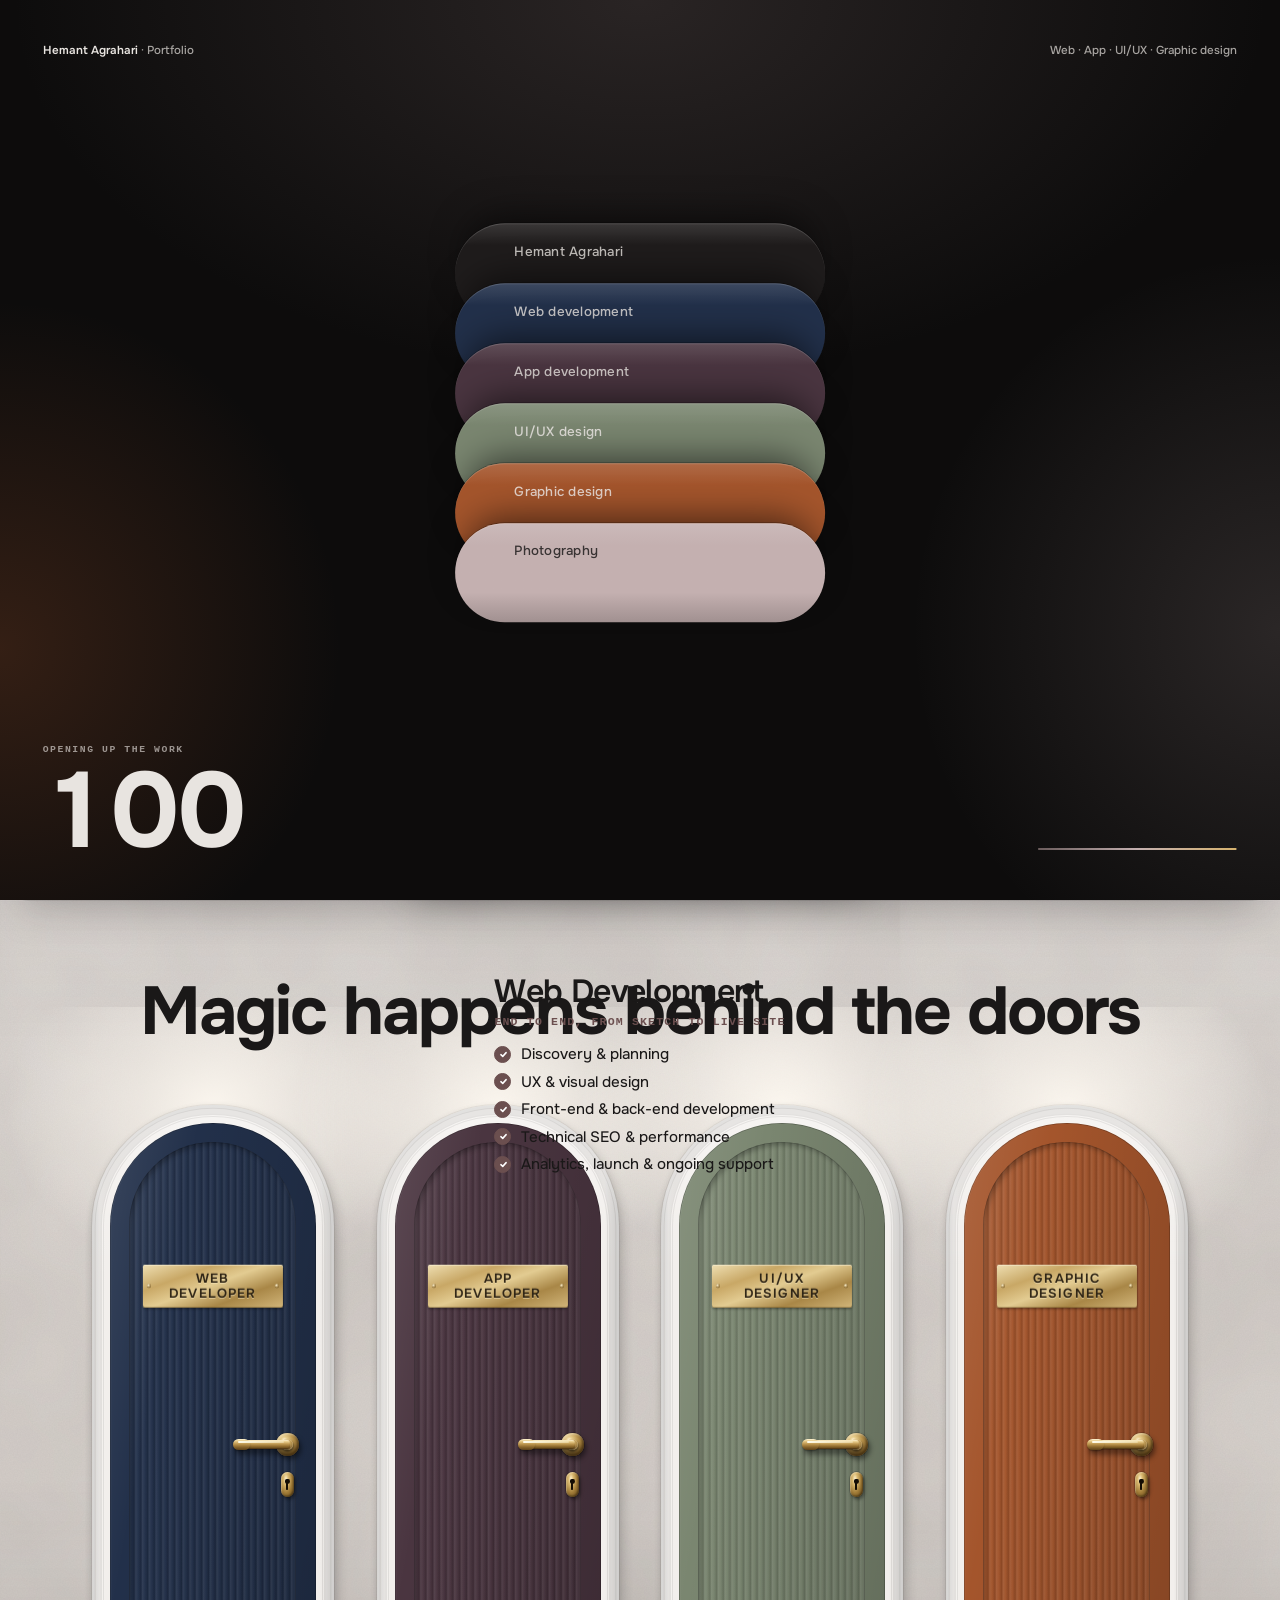
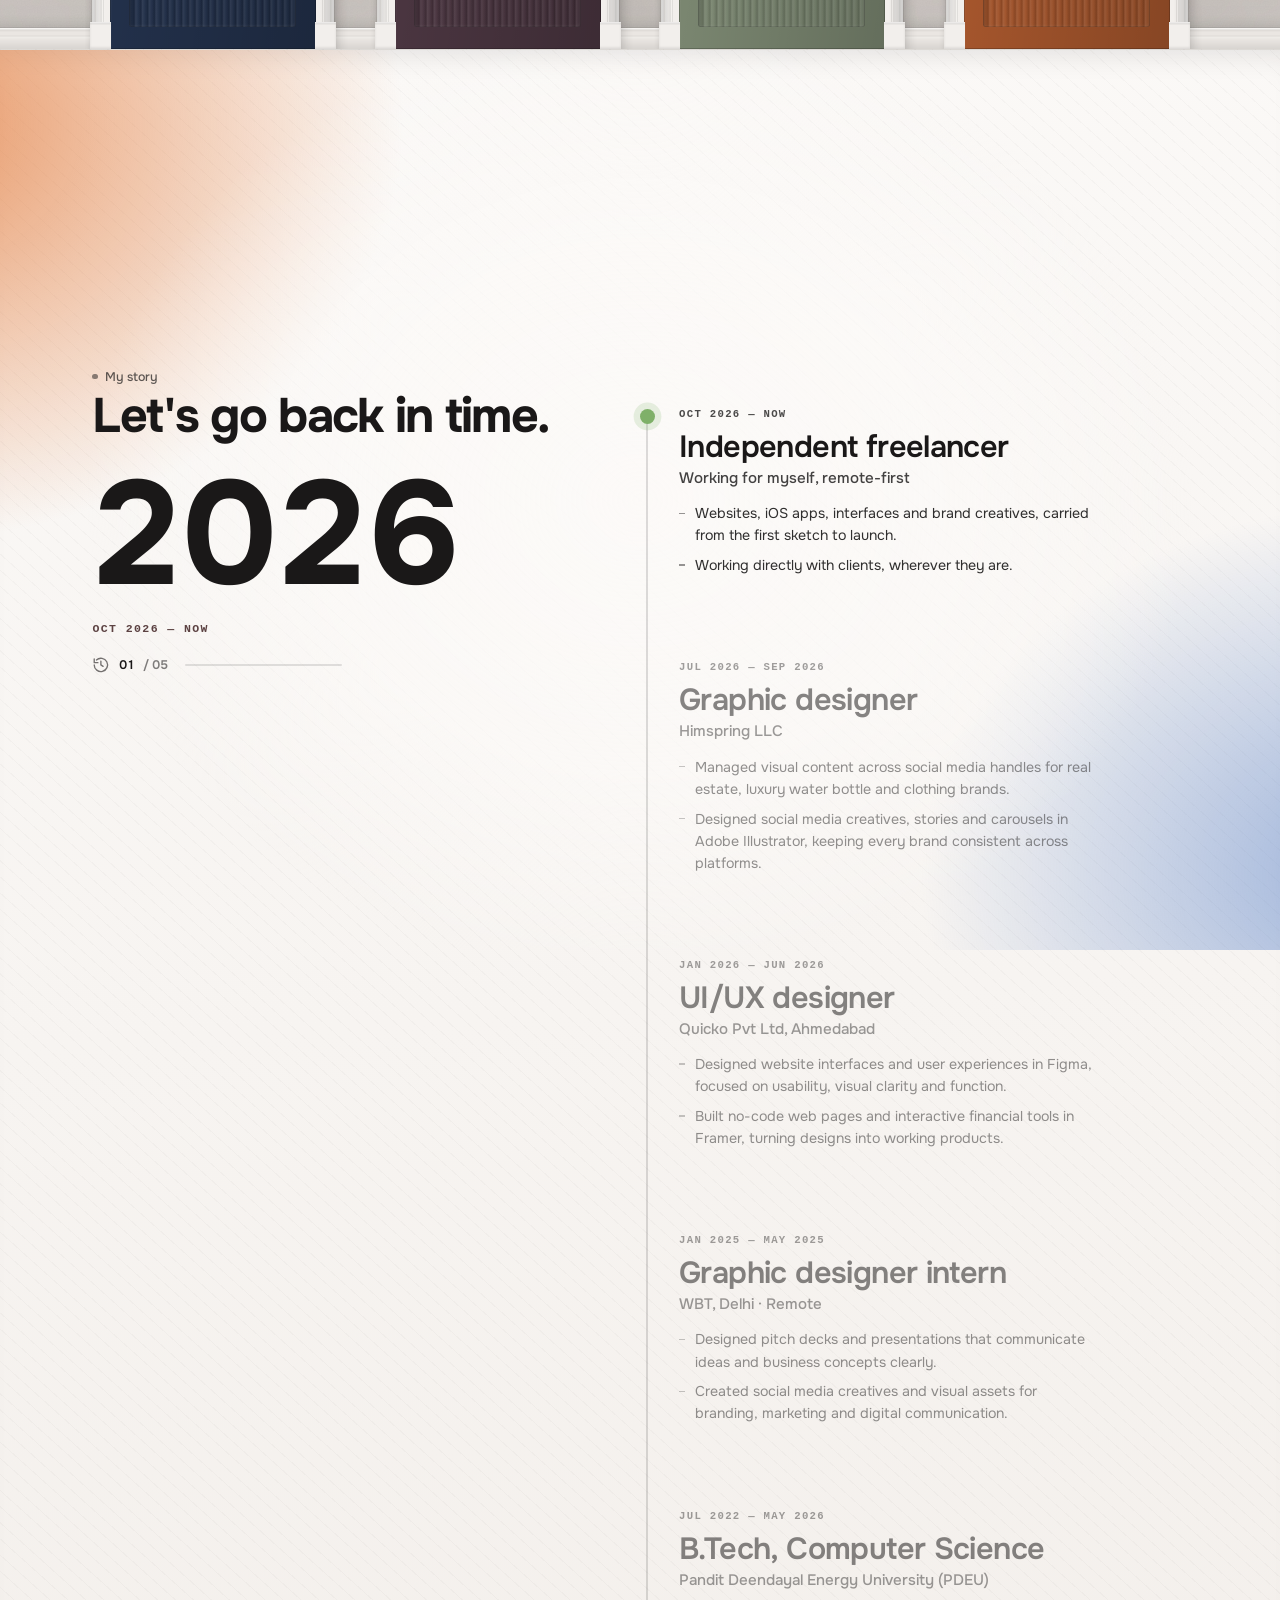
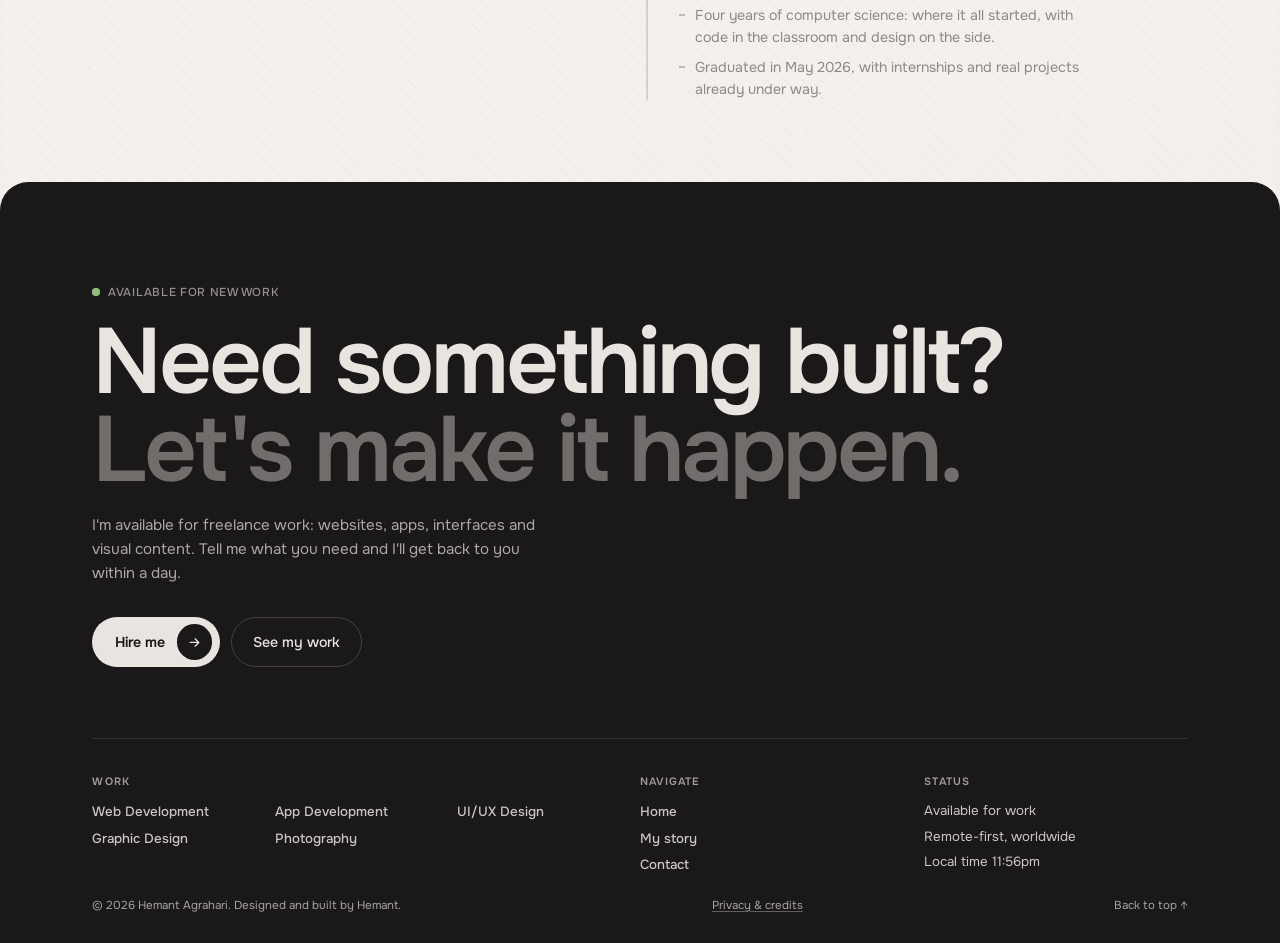
==== commit fbd15a2e: "added portfolio" ====
--- a/index.html
+++ b/index.html
@@ -909,7 +909,7 @@
 if(m<=2||c<=2||s)document.documentElement.classList.add('lite');})();
 </script>
 
-<link rel="canonical" href="https://therishithakor.com/" />
+<link rel="canonical" href="https://hemant-agrahari.netlify.app/" />
 <meta name="robots" content="index,follow,max-image-preview:large,max-snippet:-1,max-video-preview:-1" />
 <meta name="author" content="Hemant Agrahari" />
 <link rel="icon" href="/favicon.ico" sizes="48x48" />
@@ -918,11 +918,11 @@
 <meta property="og:type" content="profile" />
 <meta property="og:site_name" content="Hemant Agrahari" />
 <meta property="og:locale" content="en_US" />
-<meta property="og:url" content="https://therishithakor.com/" />
+<meta property="og:url" content="https://hemant-agrahari.netlify.app/" />
 <meta property="og:title" content="Hemant Agrahari — Freelance Web &amp; App Developer, UI/UX Designer" />
 <meta property="og:description" content="Freelance developer and designer building websites, iOS apps and brand design for clients in the US, UK and worldwide. Working remotely, replies within 5 hours." />
-<meta property="og:image" content="https://therishithakor.com/og.jpg?v=2" />
-<meta property="og:image:secure_url" content="https://therishithakor.com/og.jpg?v=2" />
+<meta property="og:image" content="https://hemant-agrahari.netlify.app/og.jpg" />
+<meta property="og:image:secure_url" content="https://hemant-agrahari.netlify.app/og.jpg" />
 <meta property="og:image:type" content="image/jpeg" />
 <meta property="og:image:width" content="1200" />
 <meta property="og:image:height" content="630" />
@@ -930,8 +930,8 @@
 <meta name="twitter:card" content="summary_large_image" />
 <meta name="twitter:title" content="Hemant Agrahari — Freelance Web &amp; App Developer, UI/UX Designer" />
 <meta name="twitter:description" content="Freelance developer and designer building websites, iOS apps and brand design for clients in the US, UK and worldwide. Working remotely, replies within 5 hours." />
-<meta name="twitter:image" content="https://therishithakor.com/og.jpg?v=2" />
-<script type="application/ld+json">{"@context":"https://schema.org","@graph":[{"@type":"Person","@id":"https://therishithakor.com/#rishi","name":"Hemant Agrahari","url":"https://therishithakor.com","jobTitle":"Freelance Developer, Designer and Photographer","image":"https://therishithakor.com/og.jpg?v=2","description":"Freelance web and iOS developer, UI/UX designer, graphic designer and photographer working remotely with clients worldwide.","knowsAbout":["Web development","iOS app development","UI/UX design","Graphic design","Brand identity","Photography"],"address":{"@type":"PostalAddress","addressCountry":"IN"},"knowsLanguage":["en"],"worksFor":{"@id":"https://therishithakor.com/#org"}},{"@type":"Organization","@id":"https://therishithakor.com/#org","name":"Hemant Agrahari — Design & Development","alternateName":"Hemant Agrahari","url":"https://therishithakor.com","image":"https://therishithakor.com/og.jpg?v=2","logo":{"@type":"ImageObject","url":"https://therishithakor.com/icon-512.png","width":512,"height":512},"founder":{"@id":"https://therishithakor.com/#rishi"},"email":"rishithakor218@gmail.com","contactPoint":{"@type":"ContactPoint","contactType":"sales","email":"rishithakor218@gmail.com","availableLanguage":"en","areaServed":["US","GB","CA","AU"]},"description":"Freelance web development, iOS app development, UI/UX design and graphic design, delivered remotely.","areaServed":[{"@type":"Country","name":"United States"},{"@type":"Country","name":"United Kingdom"},{"@type":"Country","name":"Canada"},{"@type":"Country","name":"Australia"},"Worldwide"],"hasOfferCatalog":{"@type":"OfferCatalog","name":"Services","itemListElement":[{"@type":"Offer","itemOffered":{"@type":"Service","name":"Web development","description":"Websites and web applications designed and built end to end."}},{"@type":"Offer","itemOffered":{"@type":"Service","name":"iOS app development","description":"Native iOS apps and games, from first sketch to the App Store."}},{"@type":"Offer","itemOffered":{"@type":"Service","name":"UI/UX design","description":"Product and interface design: user flows, wireframes and finished UI."}},{"@type":"Offer","itemOffered":{"@type":"Service","name":"Graphic design","description":"Brand identity, social media creatives, posters and logos."}},{"@type":"Offer","itemOffered":{"@type":"Service","name":"Photography","description":"Portrait, event and street photography."}}]}},{"@type":"WebSite","@id":"https://therishithakor.com/#site","url":"https://therishithakor.com","name":"Hemant Agrahari — Portfolio","publisher":{"@id":"https://therishithakor.com/#rishi"},"inLanguage":"en"}]}</script>
+<meta name="twitter:image" content="https://hemant-agrahari.netlify.app/og.jpg" />
+<script type="application/ld+json">{"@context":"https://schema.org","@graph":[{"@type":"Person","@id":"https://hemant-agrahari.netlify.app/#hemant","name":"Hemant Agrahari","url":"https://hemant-agrahari.netlify.app","jobTitle":"Freelance Developer, Designer and Photographer","image":"https://hemant-agrahari.netlify.app/og.jpg","description":"Freelance web and iOS developer, UI/UX designer, graphic designer and photographer working remotely with clients worldwide.","knowsAbout":["Web development","iOS app development","UI/UX design","Graphic design","Brand identity","Photography"],"address":{"@type":"PostalAddress","addressCountry":"IN"},"knowsLanguage":["en"],"worksFor":{"@id":"https://hemant-agrahari.netlify.app/#org"}},{"@type":"Organization","@id":"https://hemant-agrahari.netlify.app/#org","name":"Hemant Agrahari — Design & Development","alternateName":"Hemant Agrahari","url":"https://hemant-agrahari.netlify.app","image":"https://hemant-agrahari.netlify.app/og.jpg","logo":{"@type":"ImageObject","url":"https://hemant-agrahari.netlify.app/icon-512.png","width":512,"height":512},"founder":{"@id":"https://hemant-agrahari.netlify.app/#hemant"},"email":"hemantkagrahari@gmail.com","contactPoint":{"@type":"ContactPoint","contactType":"sales","email":"hemantkagrahari@gmail.com","availableLanguage":"en","areaServed":["US","GB","CA","AU"]},"description":"Freelance web development, iOS app development, UI/UX design and graphic design, delivered remotely.","areaServed":[{"@type":"Country","name":"United States"},{"@type":"Country","name":"United Kingdom"},{"@type":"Country","name":"Canada"},{"@type":"Country","name":"Australia"},"Worldwide"],"hasOfferCatalog":{"@type":"OfferCatalog","name":"Services","itemListElement":[{"@type":"Offer","itemOffered":{"@type":"Service","name":"Web development","description":"Websites and web applications designed and built end to end."}},{"@type":"Offer","itemOffered":{"@type":"Service","name":"iOS app development","description":"Native iOS apps and games, from first sketch to the App Store."}},{"@type":"Offer","itemOffered":{"@type":"Service","name":"UI/UX design","description":"Product and interface design: user flows, wireframes and finished UI."}},{"@type":"Offer","itemOffered":{"@type":"Service","name":"Graphic design","description":"Brand identity, social media creatives, posters and logos."}},{"@type":"Offer","itemOffered":{"@type":"Service","name":"Photography","description":"Portrait, event and street photography."}}]}},{"@type":"WebSite","@id":"https://hemant-agrahari.netlify.app/#site","url":"https://hemant-agrahari.netlify.app","name":"Hemant Agrahari — Portfolio","publisher":{"@id":"https://hemant-agrahari.netlify.app/#hemant"},"inLanguage":"en"}]}</script>
 <meta name="google-site-verification" content="dB3k2roAkI1S8861shwLsjVKNyl1q-TjchYYJWrG-18" /></head>
 <body>
 
@@ -1519,7 +1519,7 @@
 });
 $('#navStart').addEventListener('click', () => closeNav(() => openModal()));
 // request modal
-const CONTACT_EMAIL = ['rishithakor218', 'gmail.com'].join('@');   // where project requests go (assembled here so address-harvesting bots don't find it in the page)
+const CONTACT_EMAIL = ['hemantkagrahari', 'gmail.com'].join('@');   // where project requests go (assembled here so address-harvesting bots don't find it in the page)
 document.querySelectorAll('[data-mail]').forEach(a => { a.href = 'mailto:' + CONTACT_EMAIL; a.textContent = CONTACT_EMAIL; });
 const modal = $('#modal'), form = $('#reqForm');
 let lastFocus = null;
@@ -1539,7 +1539,7 @@
 $('#mClose').addEventListener('click', closeModal);
 $('#mDone').addEventListener('click', closeModal);
 // the form sends for real only on the live website (Netlify receives it); anywhere else it opens an email
-const FORM_LIVE = /(^|\.)therishithakor\.com$|\.netlify\.app$/.test(location.hostname);
+const FORM_LIVE = /(^|\.)hemant-agrahari\.netlify\.app$|\.netlify\.app$/.test(location.hostname);
 const SEND_LABEL = FORM_LIVE ? 'Send message' : 'Write the email';
 $('#mSendLbl').textContent = SEND_LABEL;
 form.addEventListener('submit', e => {
